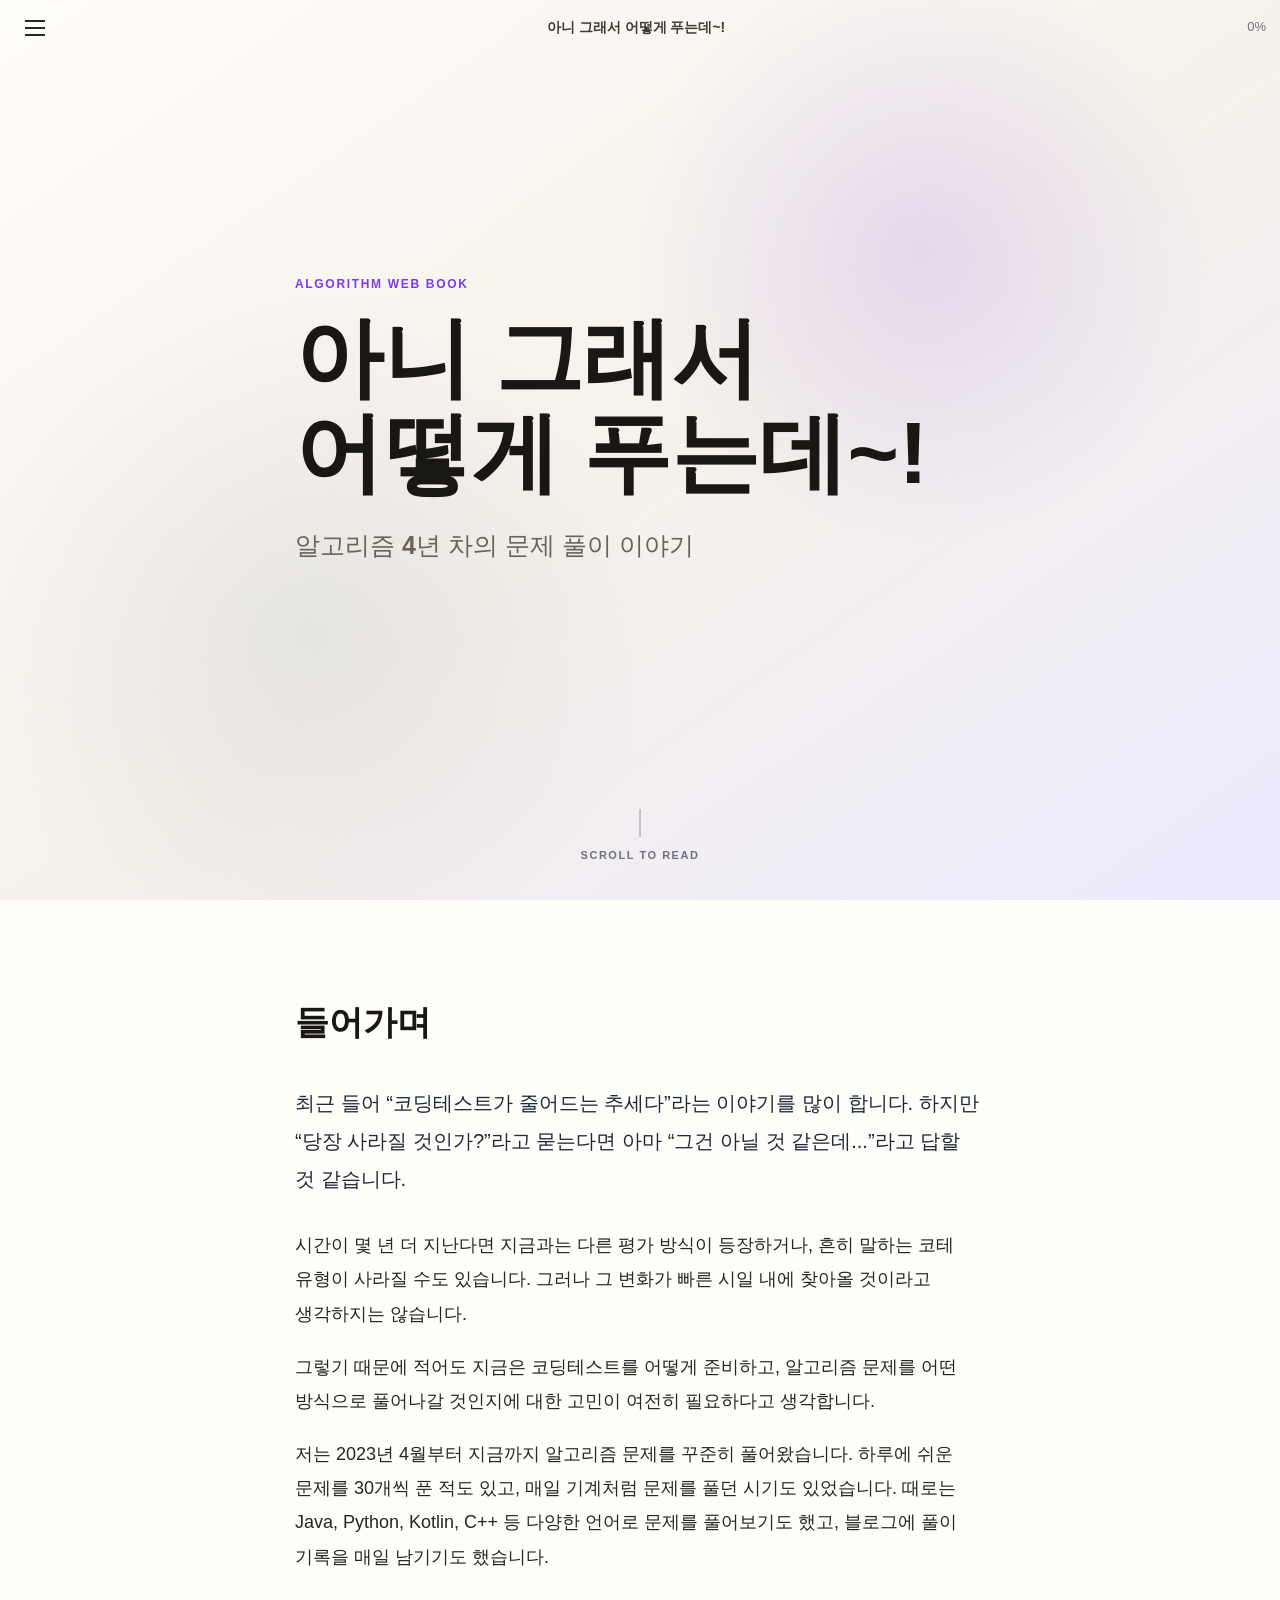
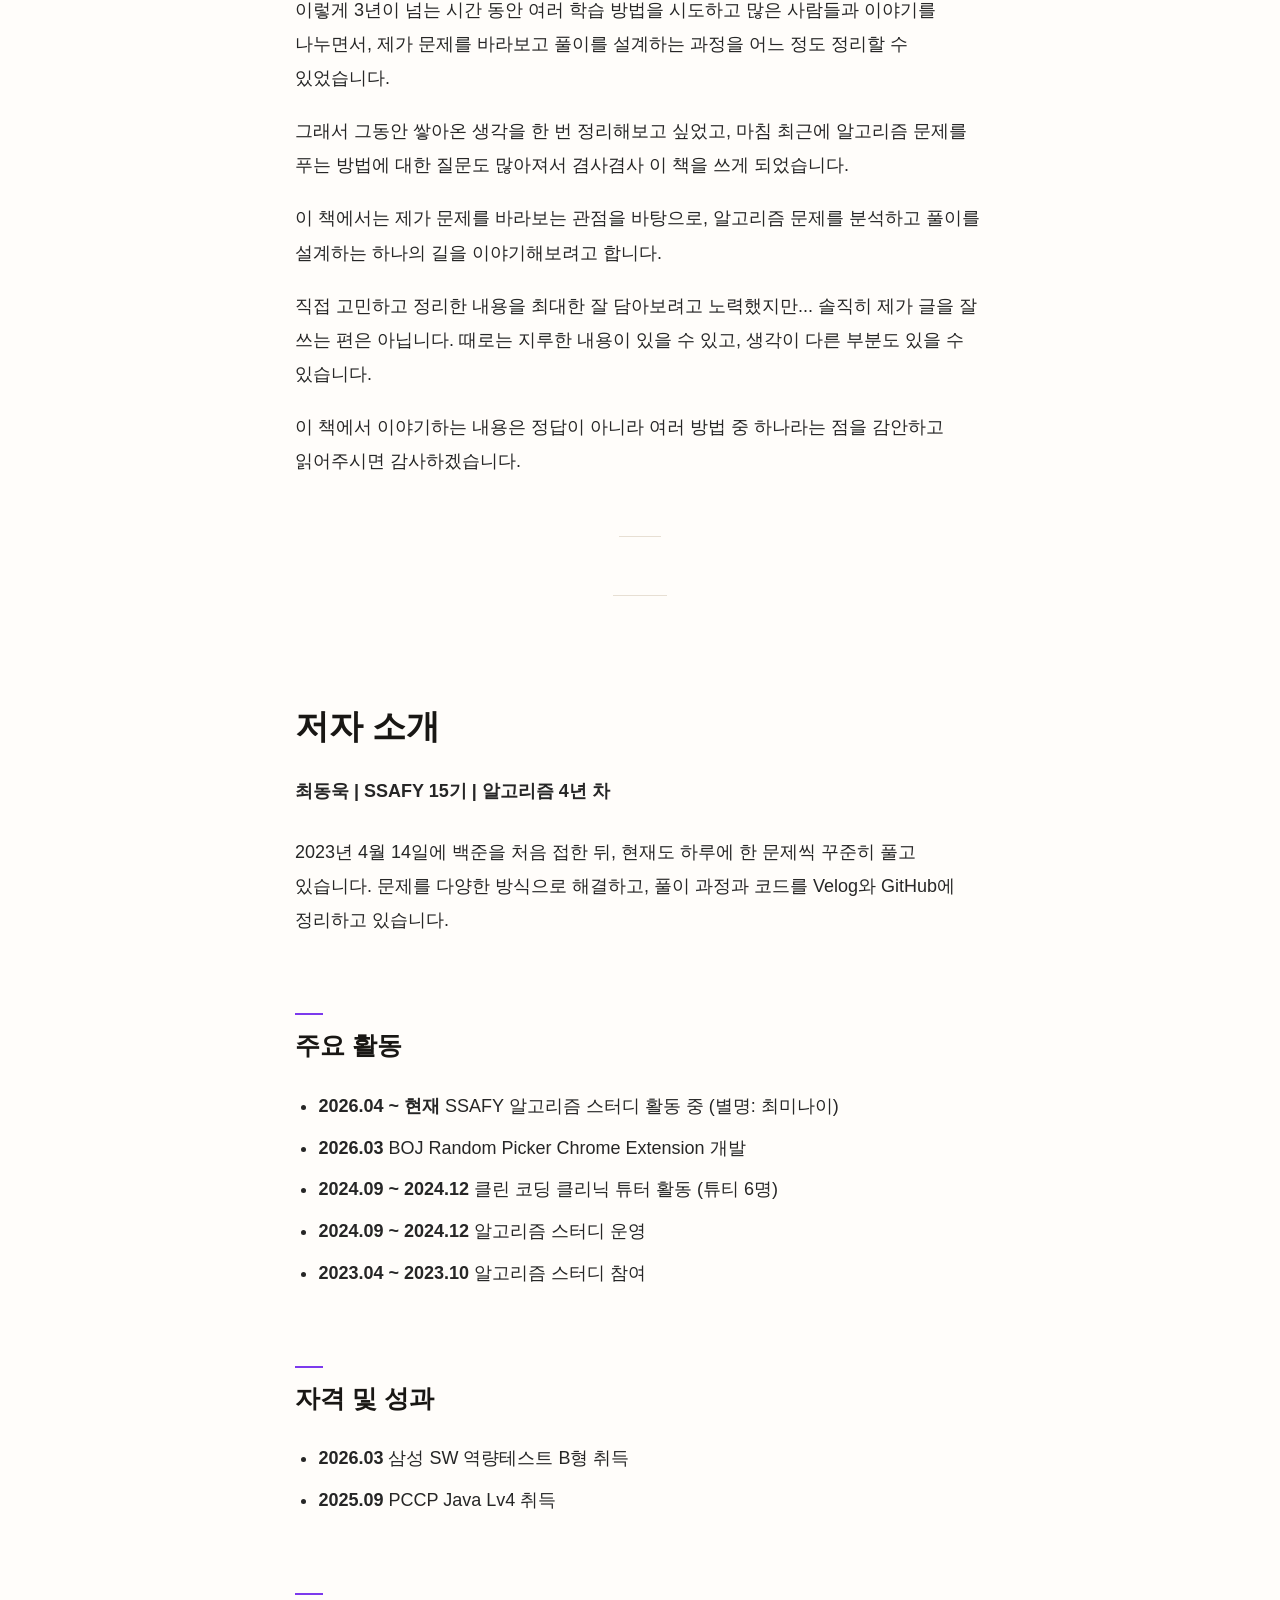
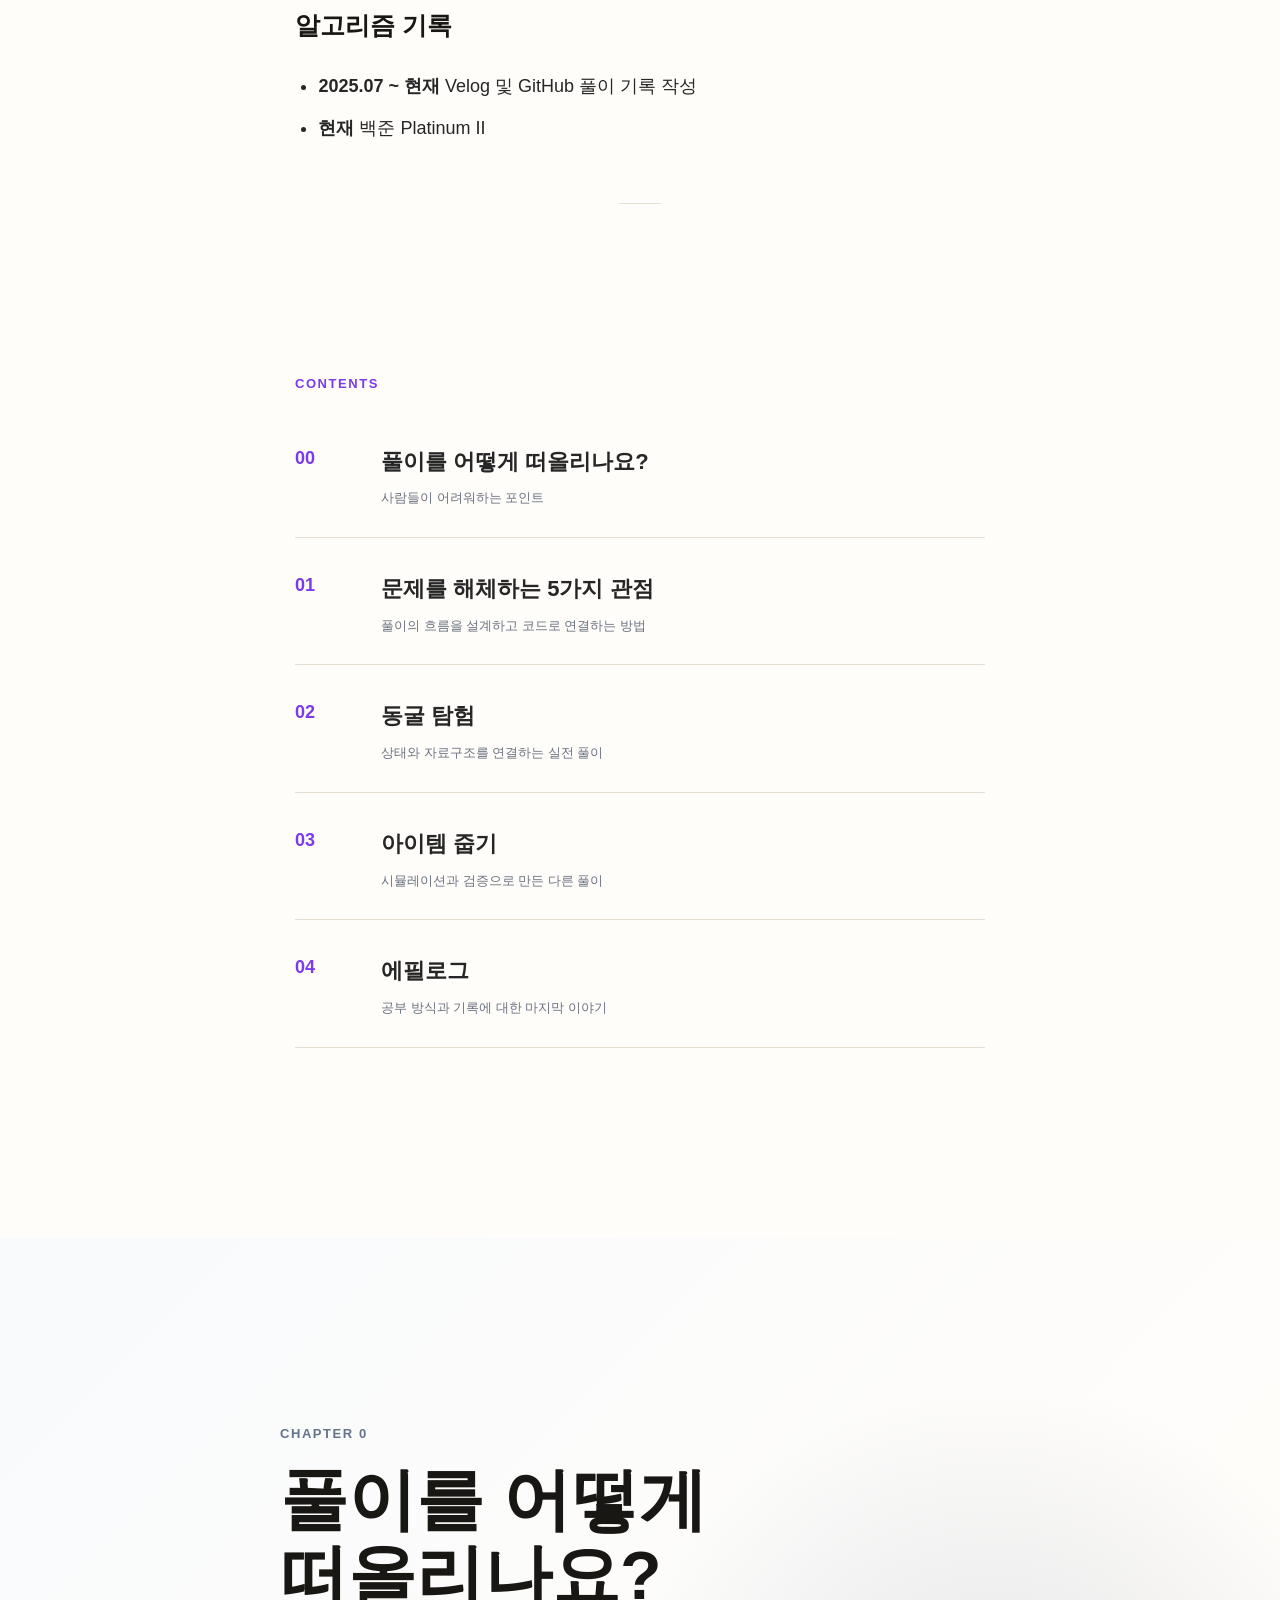
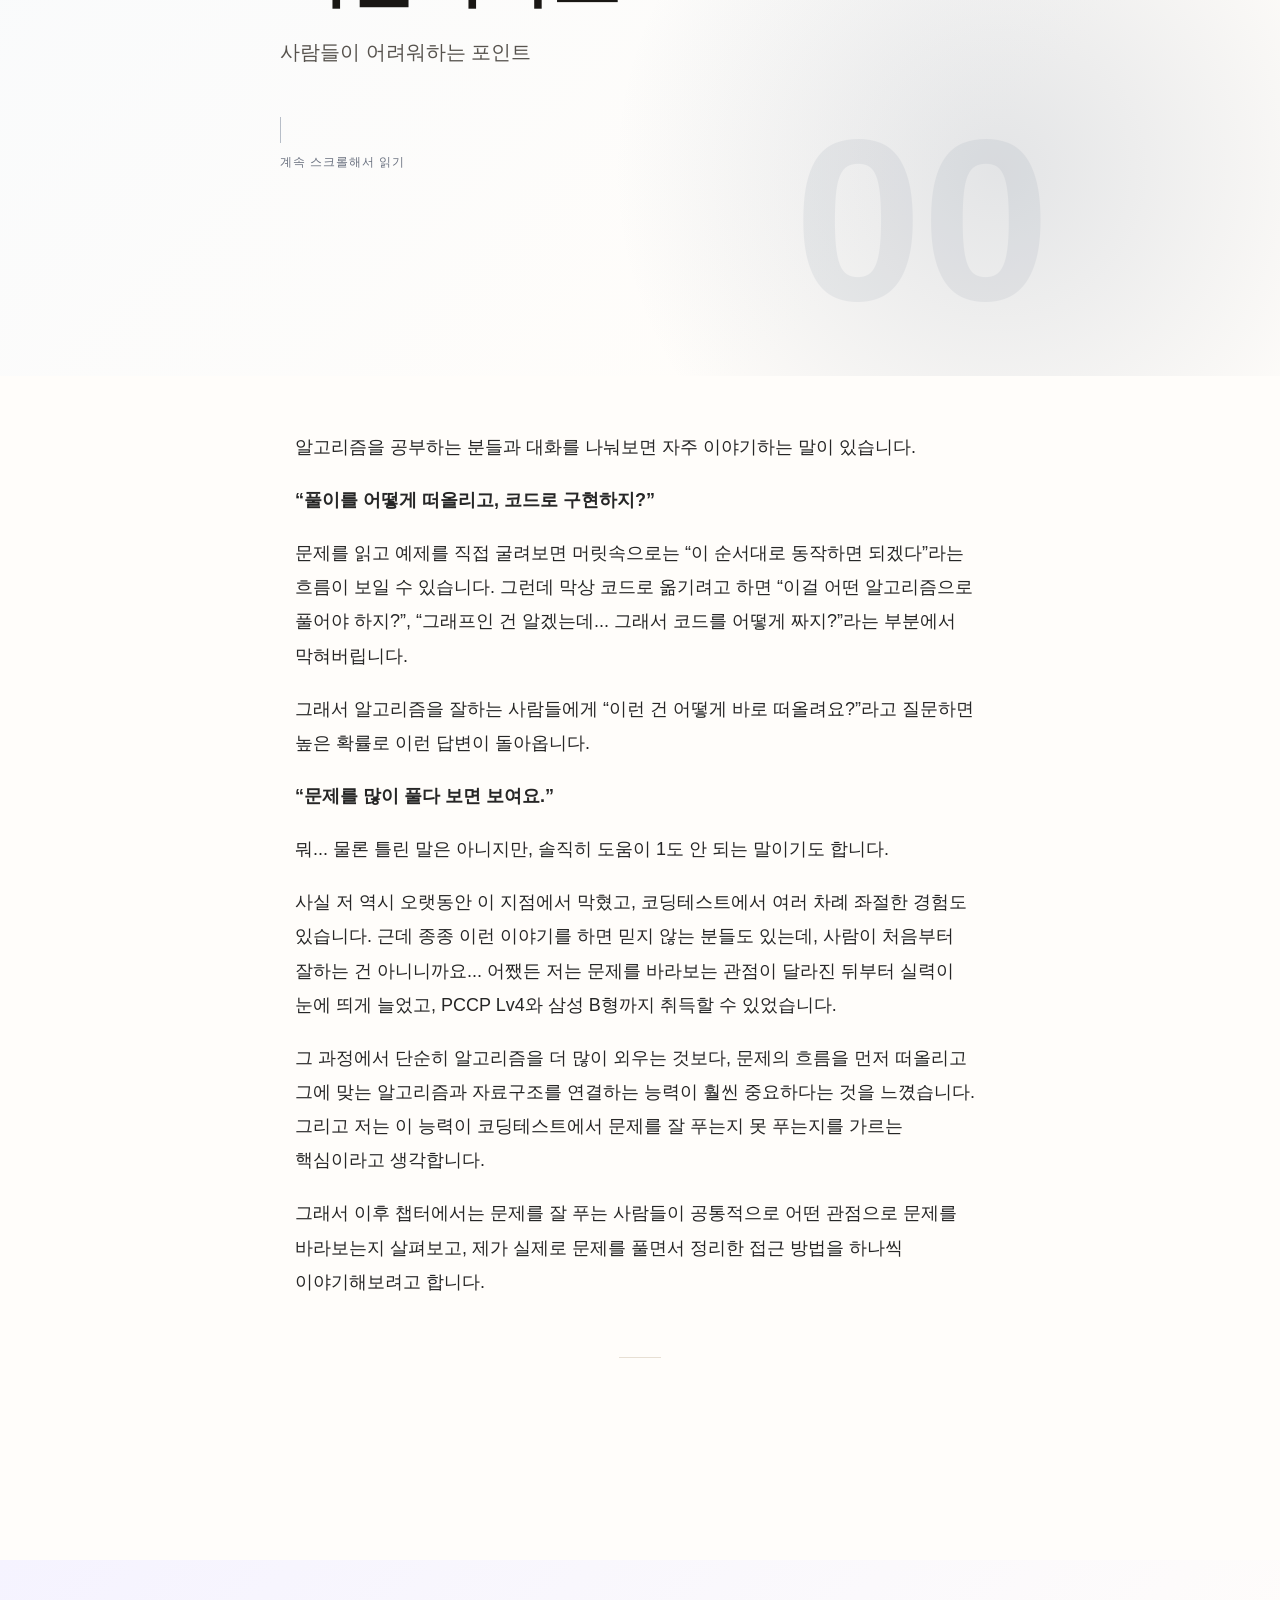
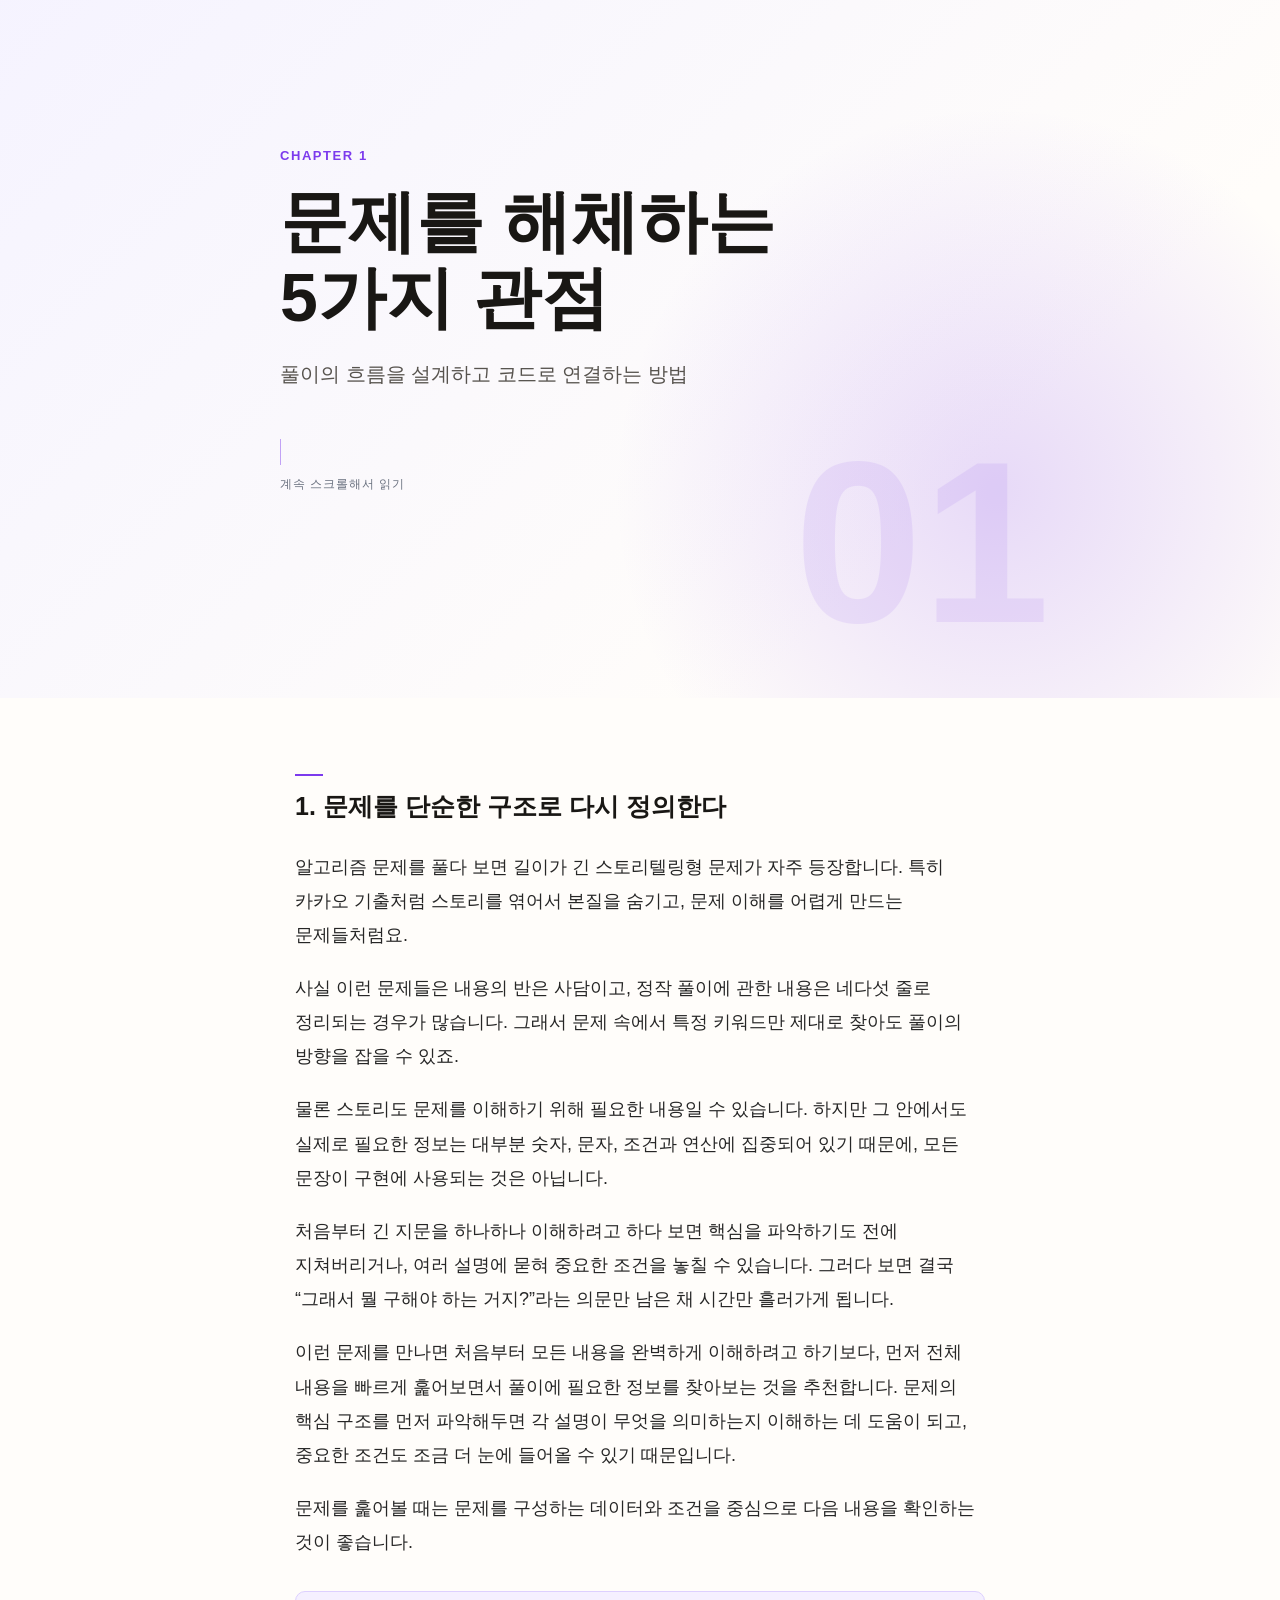
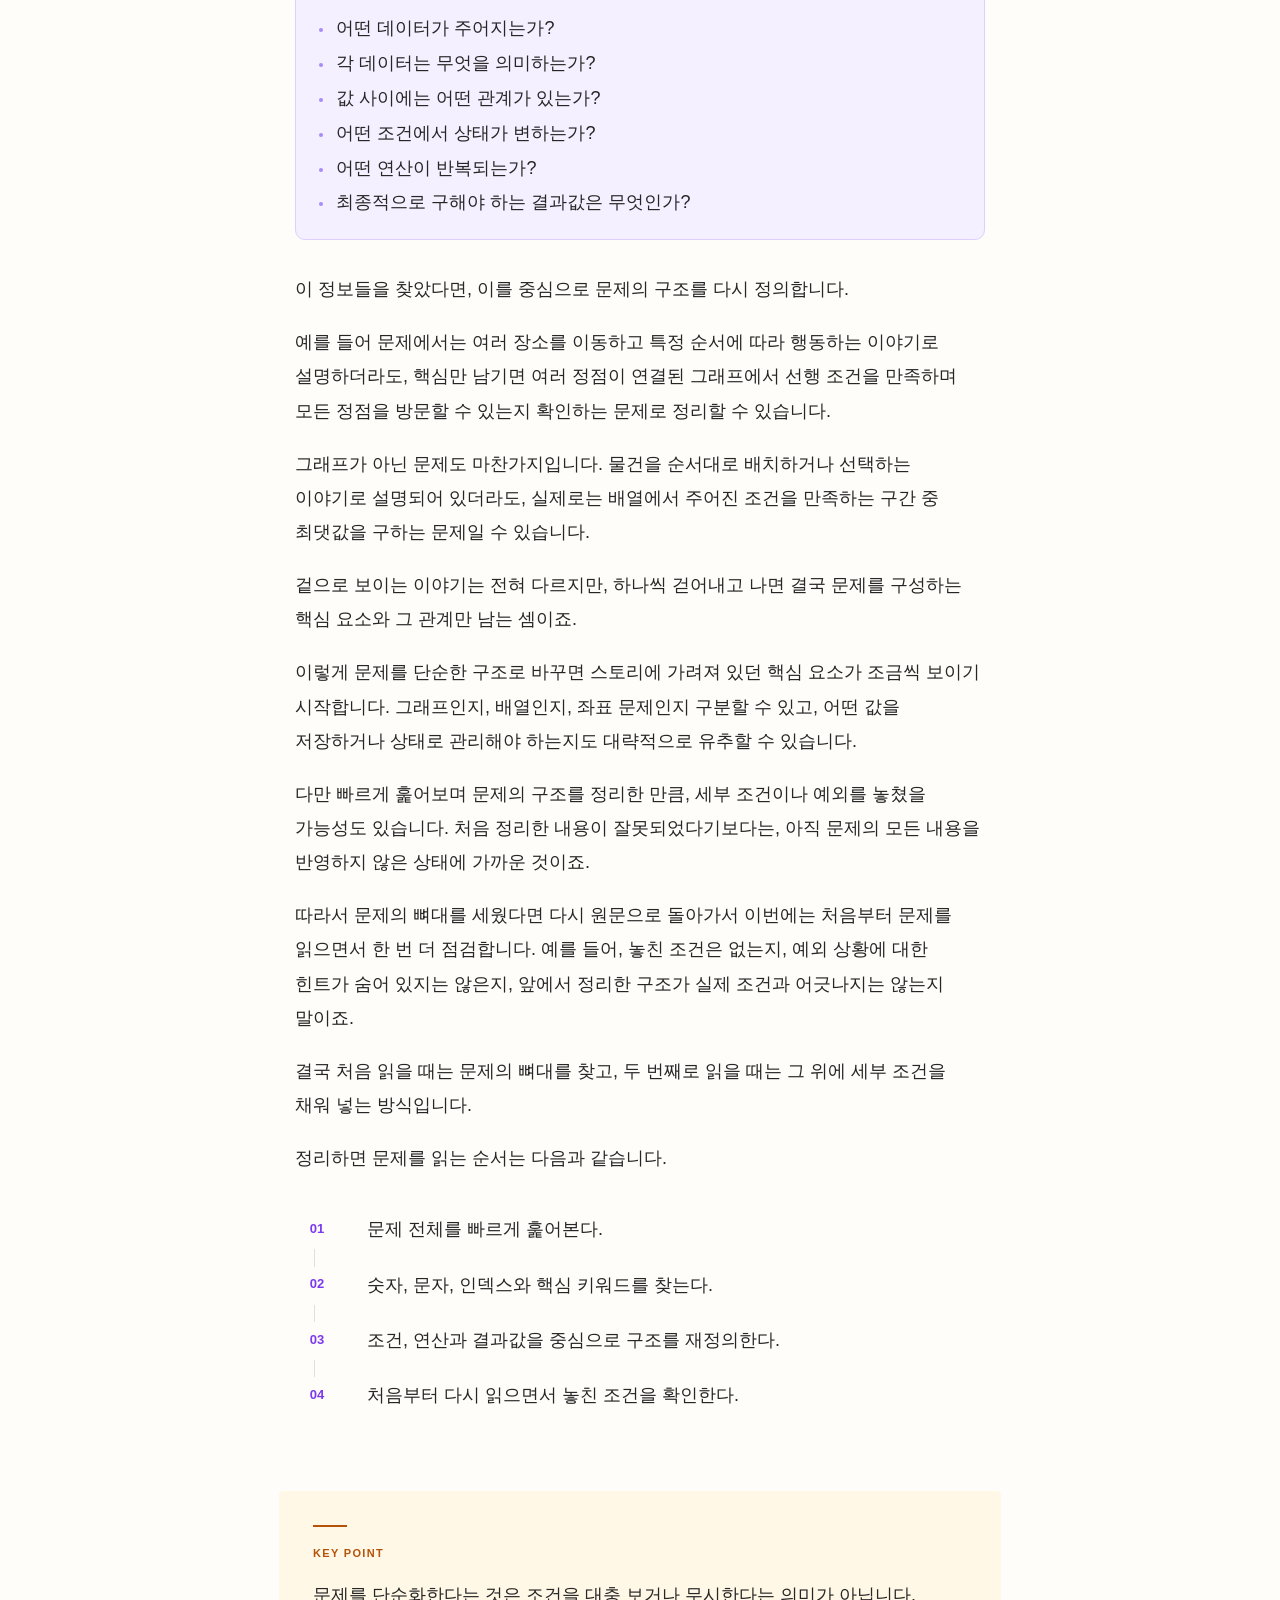
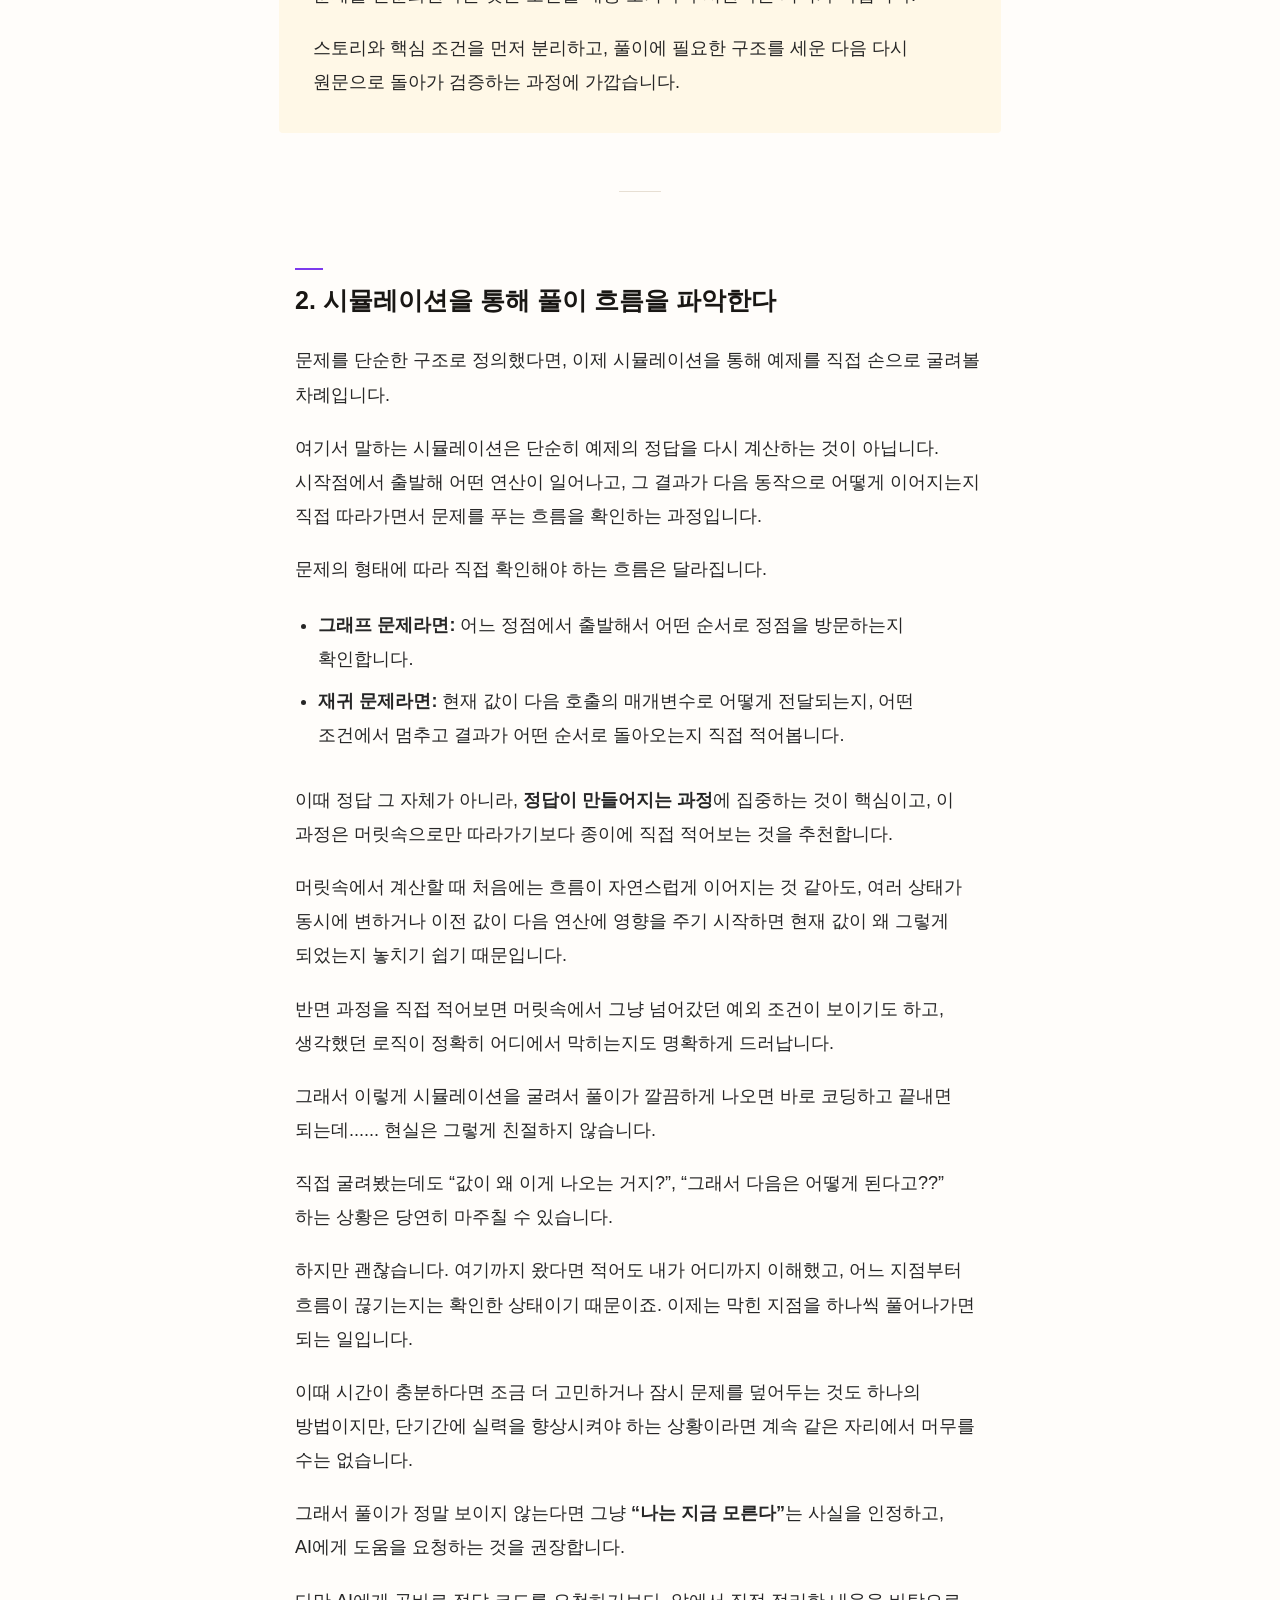
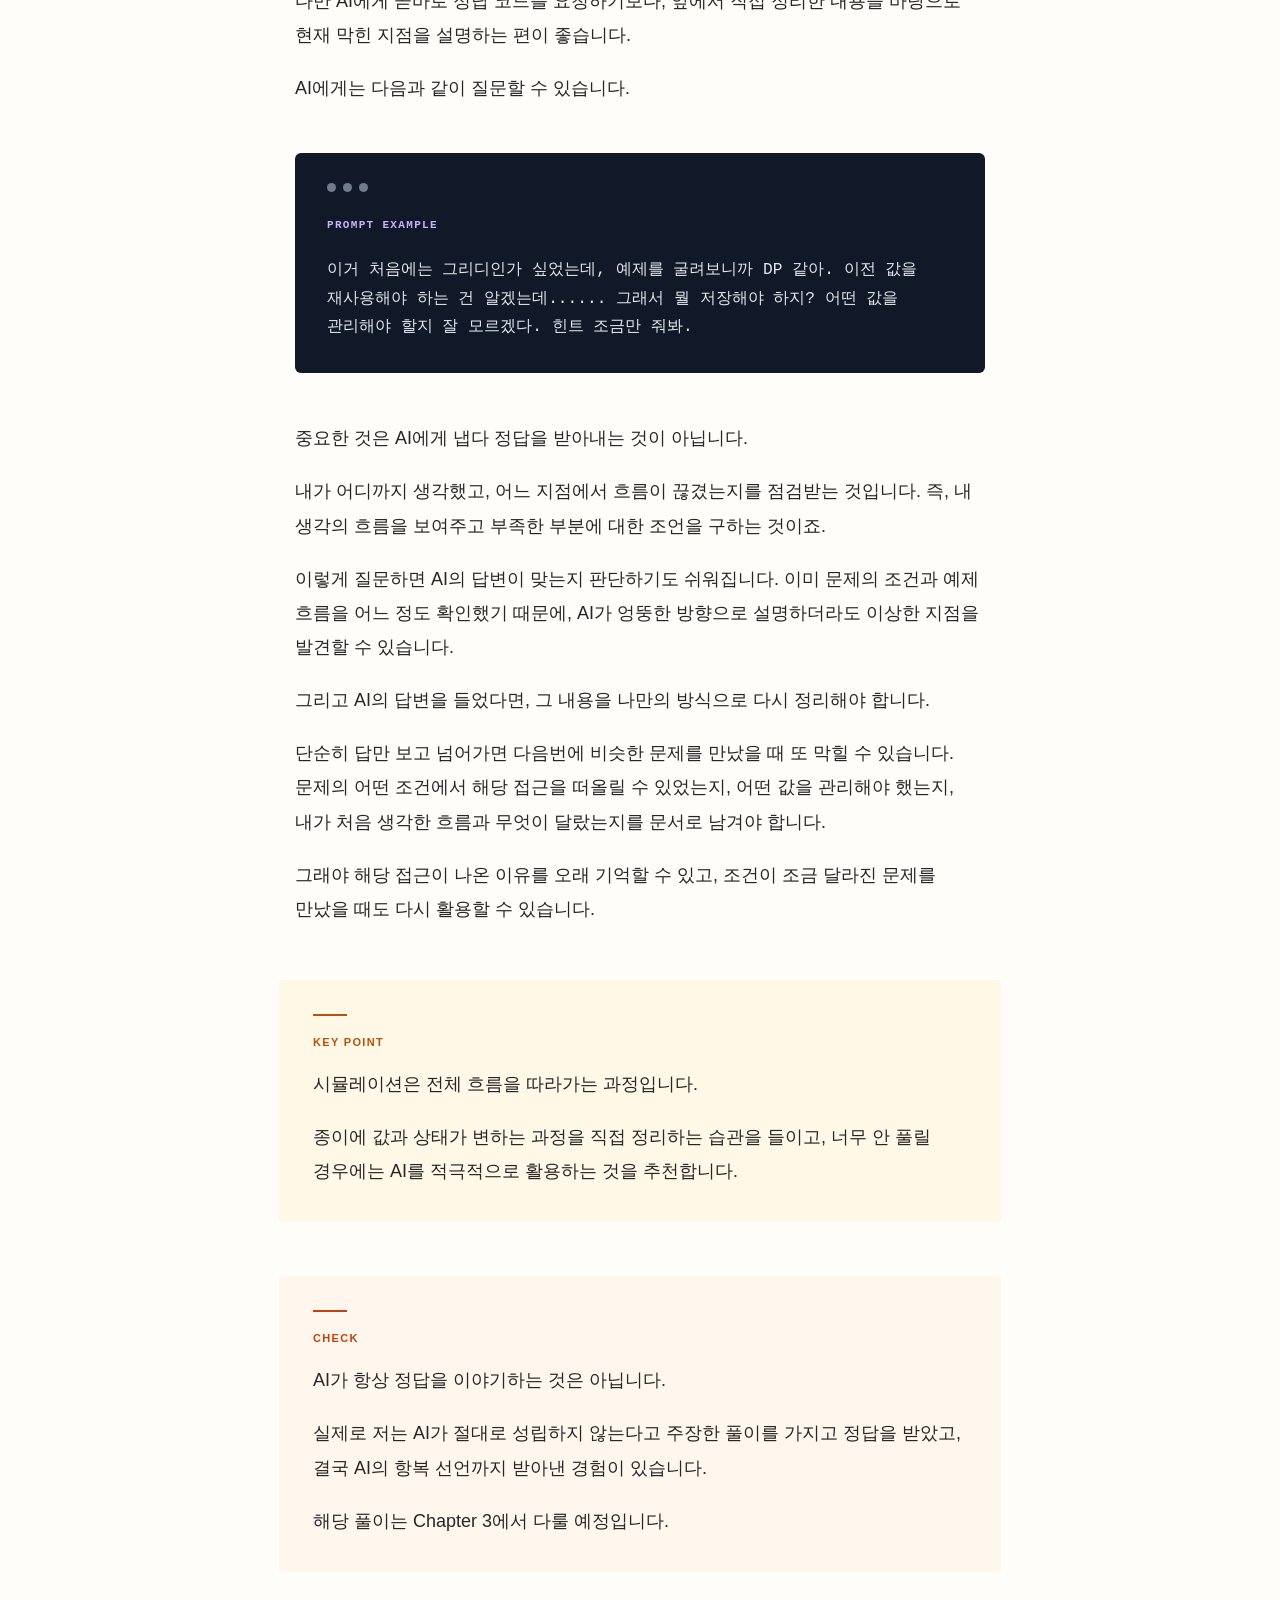
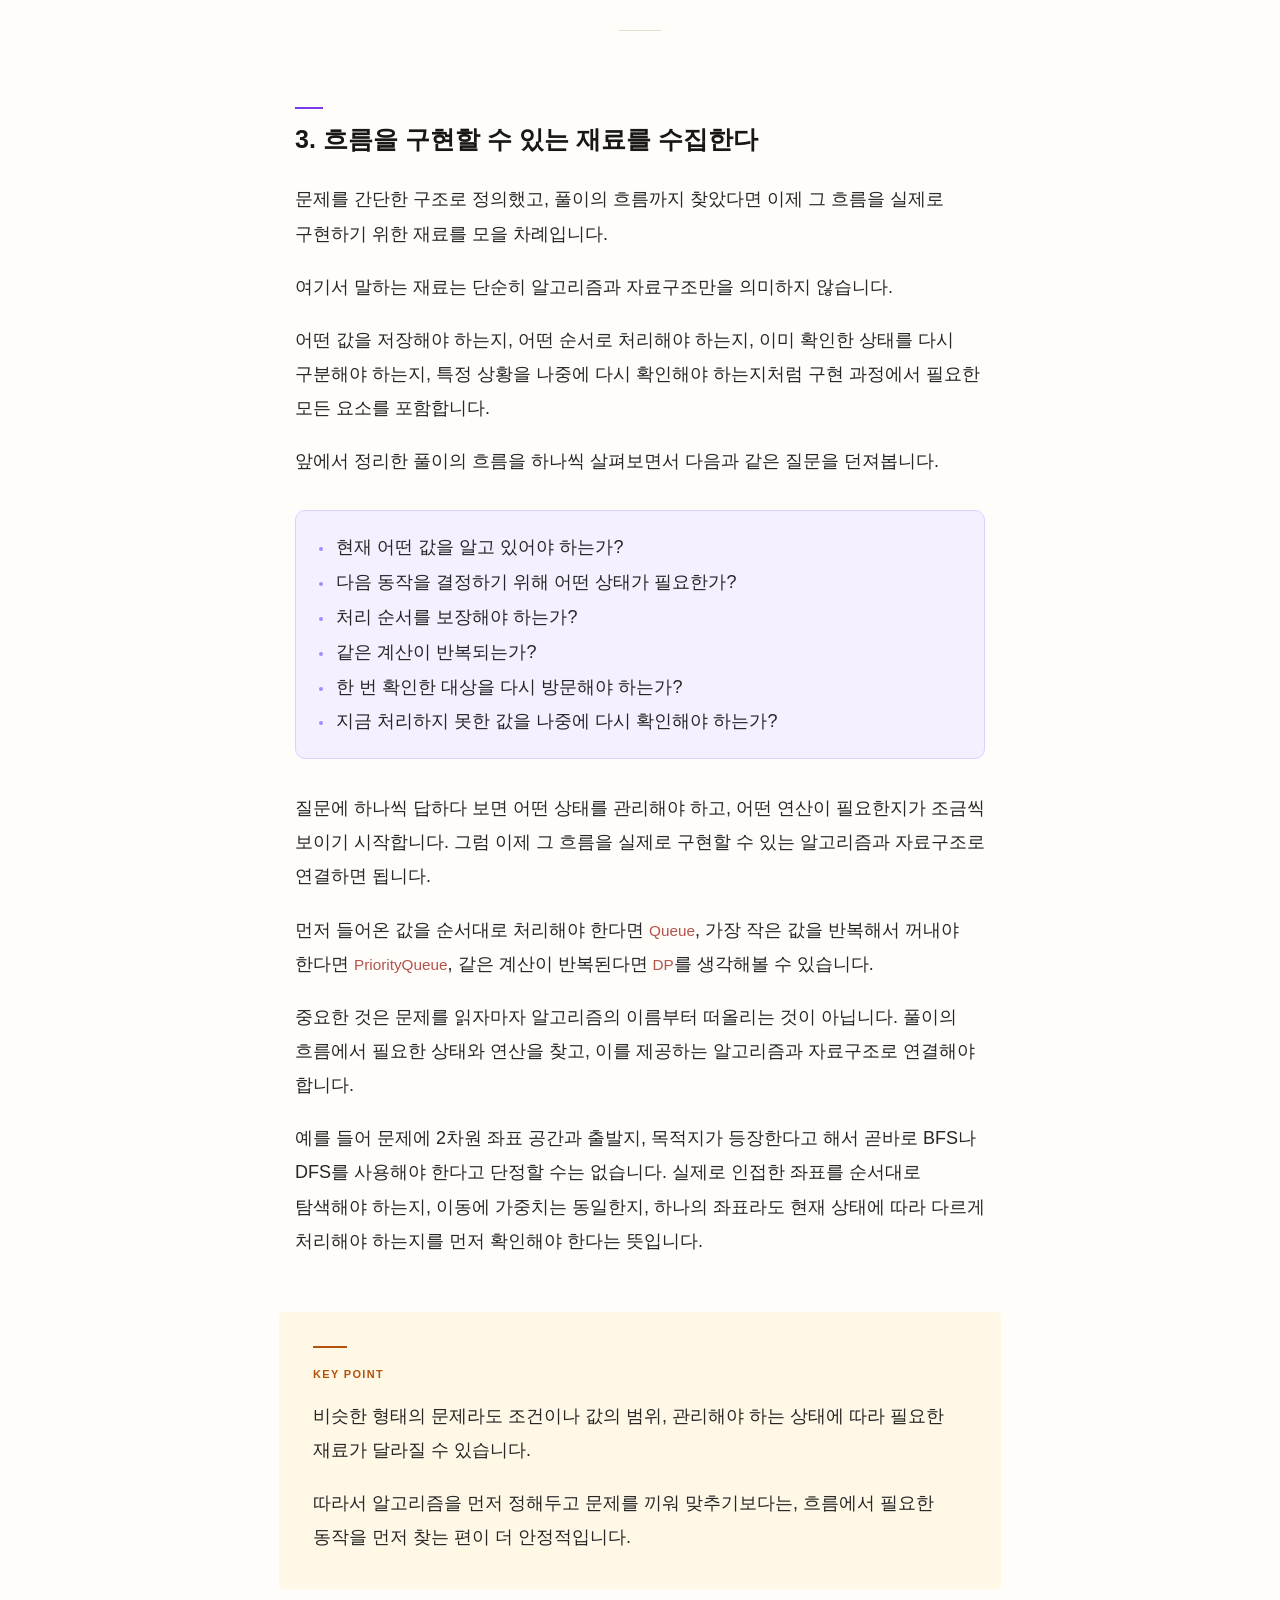
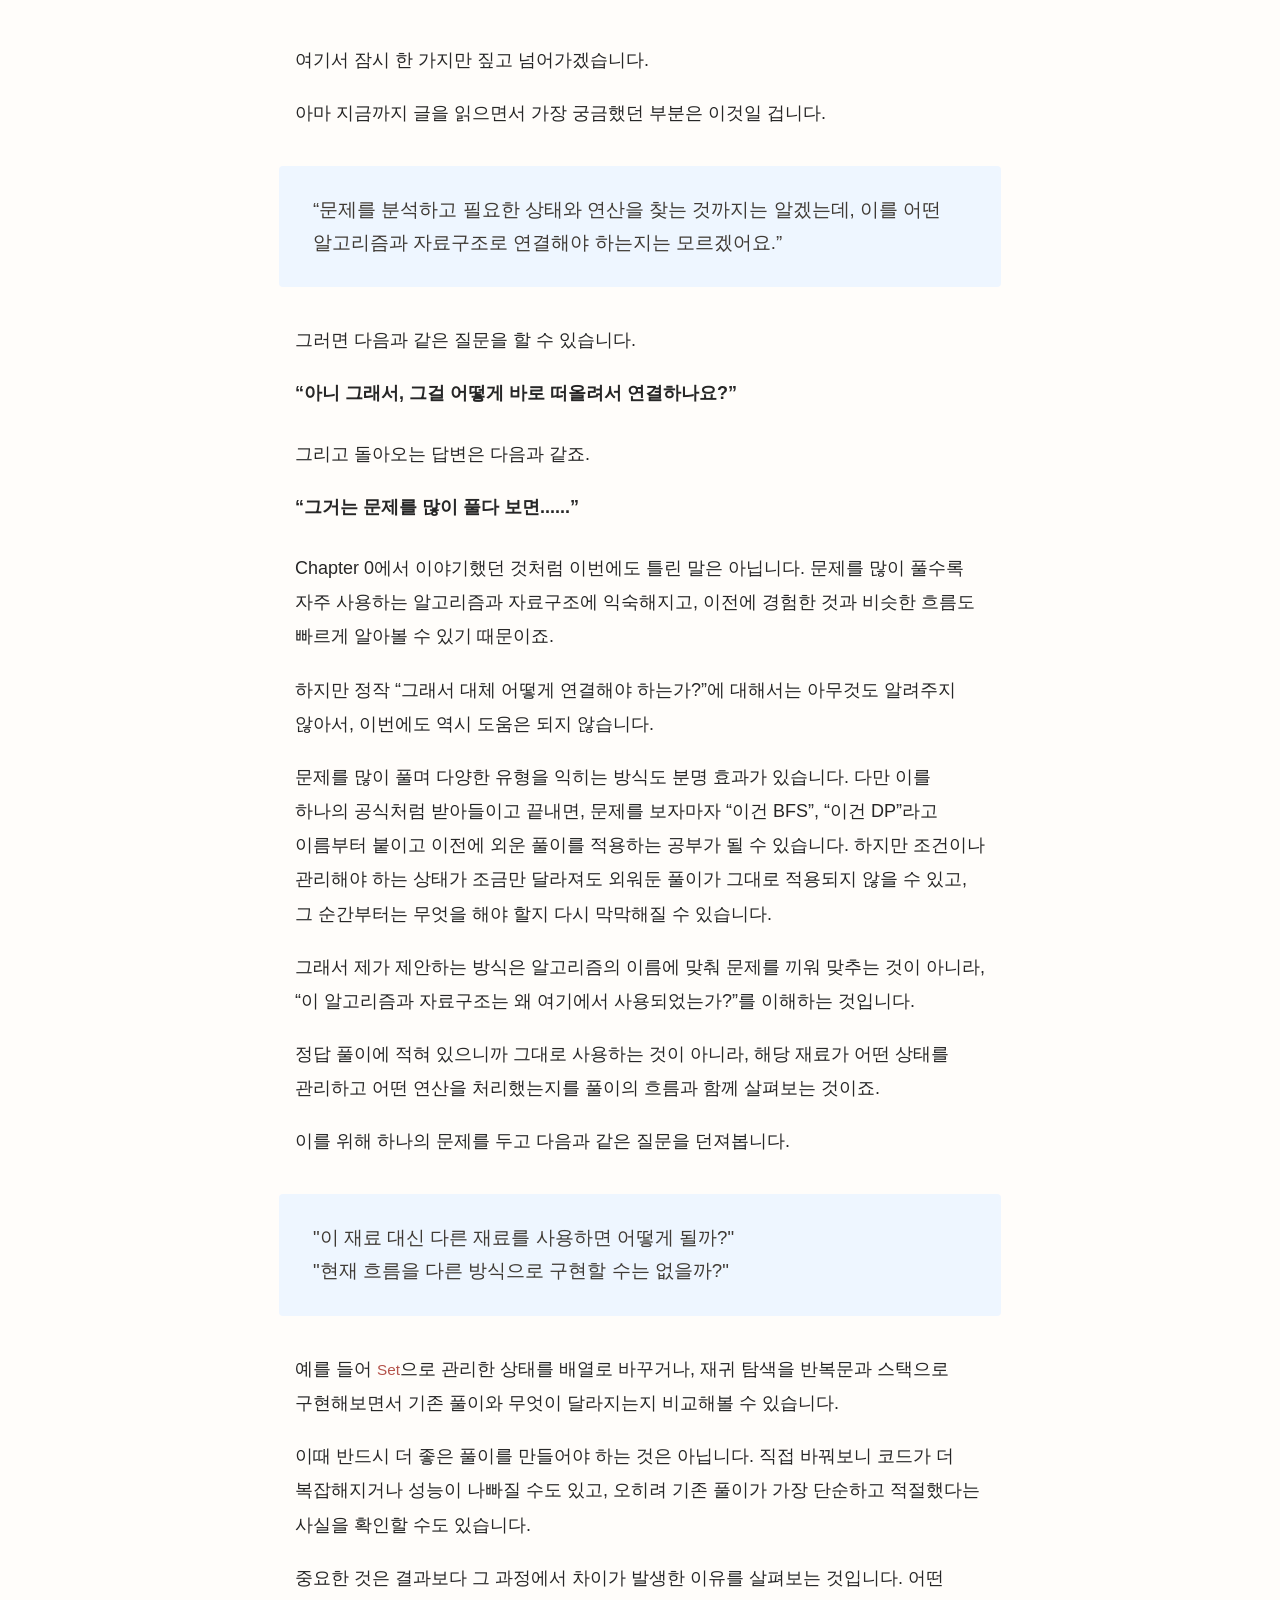
==== index.html @ 974245eb "docs : 웹북 최종본 2026.07.31 발행" ====
<!doctype html>
<html lang="ko">
<head>
  <meta charset="utf-8" />
  <meta name="viewport" content="width=device-width, initial-scale=1" />
  <meta name="color-scheme" content="light" />
  <meta name="webbook-content-version" content="7a4c3ff83e70" />
  <title>아니 그래서 어떻게 푸는데~!</title>
  <link rel="stylesheet" href="./assets/css/webbook.css?v=reading-position-2" />
</head>
<body>
  <header class="reader-header" data-reader-header>
    <button class="toc-button" type="button" aria-label="목차 열기" aria-controls="toc-drawer" aria-expanded="false">
      <span aria-hidden="true"></span>
      <span aria-hidden="true"></span>
      <span aria-hidden="true"></span>
    </button>
    <div class="reader-title" data-current-title>아니 그래서 어떻게 푸는데~!</div>
    <div class="reader-progress" aria-label="읽은 진행률"><span data-progress-text>0%</span></div>
  </header>

  <aside class="toc-drawer" id="toc-drawer" aria-hidden="true">
    <div class="toc-drawer__header">
      <strong>목차</strong>
      <button class="toc-drawer__close" type="button" aria-label="목차 닫기">닫기</button>
    </div>
    <nav class="toc-list" aria-label="웹북 목차">
<a class="toc-list__chapter" href="#intro">들어가며</a>
<a class="toc-list__chapter" href="#author-profile">저자 소개</a>
<a class="toc-list__chapter" href="#contents">목차</a>
<a class="toc-list__chapter" href="#chapter-0">CHAPTER 0 풀이를 어떻게 떠올리나요?</a>
<a class="toc-list__chapter" href="#chapter-1">CHAPTER 1 문제를 해체하는 5가지 관점</a>
<a class="toc-list__section" href="#chapter-1-section-1">문제를 단순한 구조로 다시 정의한다</a>
<a class="toc-list__section" href="#chapter-1-section-2">시뮬레이션을 통해 풀이 흐름을 파악한다</a>
<a class="toc-list__section" href="#chapter-1-section-3">흐름을 구현할 수 있는 재료를 수집한다</a>
<a class="toc-list__section" href="#chapter-1-section-4">시간 복잡도와 공간 복잡도를 계산한다</a>
<a class="toc-list__section" href="#chapter-1-section-5">정리한 흐름을 코드로 구현한다</a>
<a class="toc-list__section" href="#chapter-1-section-6">정리</a>
<a class="toc-list__chapter" href="#chapter-2">CHAPTER 2 동굴 탐험</a>
<a class="toc-list__section" href="#chapter-2-section-1">키워드로 문제의 구조를 파악한다</a>
<a class="toc-list__section" href="#chapter-2-section-2">예제를 사용해 조건을 이해한다</a>
<a class="toc-list__section" href="#chapter-2-section-3">풀이에 필요한 상태를 구분한다</a>
<a class="toc-list__section" href="#chapter-2-section-4">상태에 맞는 자료구조를 선택한다</a>
<a class="toc-list__section" href="#chapter-2-section-5">설계한 내용을 코드로 옮긴다</a>
<a class="toc-list__chapter" href="#chapter-3">CHAPTER 3 아이템 줍기</a>
<a class="toc-list__section" href="#chapter-3-section-1">문제 해석</a>
<a class="toc-list__section" href="#chapter-3-section-2">풀이 아이디어</a>
<a class="toc-list__section" href="#chapter-3-section-3">이동 규칙 설계</a>
<a class="toc-list__section" href="#chapter-3-section-4">풀이 검증</a>
<a class="toc-list__section" href="#chapter-3-detail-1">테두리의 시작점은 어떻게 찾는가?</a>
<a class="toc-list__section" href="#chapter-3-detail-2">다각형의 안쪽으로 들어가지는 않는가?</a>
<a class="toc-list__section" href="#chapter-3-detail-3">전체 경계를 모두 돌 수 있는가?</a>
<a class="toc-list__section" href="#chapter-3-section-5">오류 발견과 개선</a>
<a class="toc-list__section" href="#chapter-3-detail-4">배열을 2배로 확장해도 괜찮을까?</a>
<a class="toc-list__chapter" href="#epilogue">에필로그</a>
    </nav>
  </aside>

  <div class="toc-backdrop" data-toc-backdrop></div>

  <main class="reader">
    <div class="reader-content">
      
<section class="book-cover" id="cover" data-reader-section data-reader-title="아니 그래서 어떻게 푸는데~!">
  <div class="book-cover__art">
    <picture>
      <source media="(max-width: 820px)" srcset="./assets/images/book-cover-mobile.webp" />
      <source media="(max-width: 1180px)" srcset="./assets/images/book-cover-tablet.webp" />
      <img src="./assets/images/book-cover.webp" alt="" aria-hidden="true" />
    </picture>
  </div>
  <div class="book-cover__content">
    <p class="book-cover__eyebrow">ALGORITHM WEB BOOK</p>
    <h1>아니 그래서<br />어떻게 푸는데~!</h1>
    <p class="book-cover__subtitle">알고리즘 4년 차의 문제 풀이 이야기</p>
  </div>
  <a class="scroll-cue" href="#intro"><span aria-hidden="true"></span>SCROLL TO READ</a>
</section>
<section class="intro" id="intro" data-reader-section data-reader-title="들어가며"><h2>들어가며</h2>
<p class="lead-paragraph">최근 들어 “코딩테스트가 줄어드는 추세다”라는 이야기를 많이 합니다. 하지만 “당장 사라질 것인가?”라고 묻는다면 아마 “그건 아닐 것 같은데…”라고 답할 것 같습니다.</p>
<p>시간이 몇 년 더 지난다면 지금과는 다른 평가 방식이 등장하거나, 흔히 말하는 코테 유형이 사라질 수도 있습니다. 그러나 그 변화가 빠른 시일 내에 찾아올 것이라고 생각하지는 않습니다.</p>
<p>그렇기 때문에 적어도 지금은 코딩테스트를 어떻게 준비하고, 알고리즘 문제를 어떤 방식으로 풀어나갈 것인지에 대한 고민이 여전히 필요하다고 생각합니다.</p>
<p>저는 2023년 4월부터 지금까지 알고리즘 문제를 꾸준히 풀어왔습니다. 하루에 쉬운 문제를 30개씩 푼 적도 있고, 매일 기계처럼 문제를 풀던 시기도 있었습니다. 때로는 Java, Python, Kotlin, C++ 등 다양한 언어로 문제를 풀어보기도 했고, 블로그에 풀이 기록을 매일 남기기도 했습니다.</p>
<p>이렇게 3년이 넘는 시간 동안 여러 학습 방법을 시도하고 많은 사람들과 이야기를 나누면서, 제가 문제를 바라보고 풀이를 설계하는 과정을 어느 정도 정리할 수 있었습니다.</p>
<p>그래서 그동안 쌓아온 생각을 한 번 정리해보고 싶었고, 마침 최근에 알고리즘 문제를 푸는 방법에 대한 질문도 많아져서 겸사겸사 이 책을 쓰게 되었습니다.</p>
<p>이 책에서는 제가 문제를 바라보는 관점을 바탕으로, 알고리즘 문제를 분석하고 풀이를 설계하는 하나의 길을 이야기해보려고 합니다.</p>
<p>직접 고민하고 정리한 내용을 최대한 잘 담아보려고 노력했지만… 솔직히 제가 글을 잘 쓰는 편은 아닙니다. 때로는 지루한 내용이 있을 수 있고, 생각이 다른 부분도 있을 수 있습니다.</p>
<p>이 책에서 이야기하는 내용은 정답이 아니라 여러 방법 중 하나라는 점을 감안하고 읽어주시면 감사하겠습니다.</p>
<hr>
</section>

<section class="author-profile" id="author-profile" data-reader-section data-reader-title="저자 소개">
  <h2>저자 소개</h2>

  <div class="author-profile__intro">
    <p><strong>최동욱 | SSAFY 15기 | 알고리즘 4년 차</strong></p>
    <p>2023년 4월 14일에 백준을 처음 접한 뒤, 현재도 하루에 한 문제씩 꾸준히 풀고 있습니다. 문제를 다양한 방식으로 해결하고, 풀이 과정과 코드를 Velog와 GitHub에 정리하고 있습니다.</p>
  </div>

  <section class="author-profile__section">
    <h3>주요 활동</h3>
    <ul>
      <li><strong>2026.04 ~ 현재</strong> SSAFY 알고리즘 스터디 활동 중 <span>(별명: 최미나이)</span></li>
      <li><strong>2026.03</strong> BOJ Random Picker Chrome Extension 개발</li>
      <li><strong>2024.09 ~ 2024.12</strong> 클린 코딩 클리닉 튜터 활동 <span>(튜티 6명)</span></li>
      <li><strong>2024.09 ~ 2024.12</strong> 알고리즘 스터디 운영</li>
      <li><strong>2023.04 ~ 2023.10</strong> 알고리즘 스터디 참여</li>
    </ul>
  </section>

  <section class="author-profile__section">
    <h3>자격 및 성과</h3>
    <ul>
      <li><strong>2026.03</strong> 삼성 SW 역량테스트 B형 취득</li>
      <li><strong>2025.09</strong> PCCP Java Lv4 취득</li>
    </ul>
  </section>

  <section class="author-profile__section">
    <h3>알고리즘 기록</h3>
    <ul>
      <li><strong>2025.07 ~ 현재</strong> Velog 및 GitHub 풀이 기록 작성</li>
      <li><strong>현재</strong> 백준 Platinum II</li>
    </ul>
  </section>

  <hr>
</section>

<section class="book-toc" id="contents" data-reader-section data-reader-title="목차">
  <p class="book-toc__label">CONTENTS</p>
  
  <a href="#chapter-0" class="book-toc__item">
    <span class="book-toc__number">00</span>
    <div>
      <strong>풀이를 어떻게 떠올리나요?</strong>
      <small>사람들이 어려워하는 포인트</small>
    </div>
  </a>
  <a href="#chapter-1" class="book-toc__item">
    <span class="book-toc__number">01</span>
    <div>
      <strong>문제를 해체하는 5가지 관점</strong>
      <small>풀이의 흐름을 설계하고 코드로 연결하는 방법</small>
    </div>
  </a>
  <a href="#chapter-2" class="book-toc__item">
    <span class="book-toc__number">02</span>
    <div>
      <strong>동굴 탐험</strong>
      <small>상태와 자료구조를 연결하는 실전 풀이</small>
    </div>
  </a>
  <a href="#chapter-3" class="book-toc__item">
    <span class="book-toc__number">03</span>
    <div>
      <strong>아이템 줍기</strong>
      <small>시뮬레이션과 검증으로 만든 다른 풀이</small>
    </div>
  </a>
  <a href="#epilogue" class="book-toc__item">
    <span class="book-toc__number">04</span>
    <div>
      <strong>에필로그</strong>
      <small>공부 방식과 기록에 대한 마지막 이야기</small>
    </div>
  </a>
</section>
<section class="chapter" id="chapter-0" data-theme="slate" data-reader-section data-reader-title="풀이를 어떻게 떠올리나요?">

  <div class="chapter-cover">
    <span class="chapter-cover__number">00</span>
    <p class="chapter-cover__label">CHAPTER 0</p>
    <h2>풀이를 어떻게 떠올리나요?</h2>
    <p class="chapter-cover__subtitle">사람들이 어려워하는 포인트</p>
    <p class="chapter-cover__cue">계속 스크롤해서 읽기</p>
  </div>
  <div class="chapter-body">
<p>알고리즘을 공부하는 분들과 대화를 나눠보면 자주 이야기하는 말이 있습니다.</p>
<p><strong>“풀이를 어떻게 떠올리고, 코드로 구현하지?”</strong></p>
<p>문제를 읽고 예제를 직접 굴려보면 머릿속으로는 “이 순서대로 동작하면 되겠다”라는 흐름이 보일 수 있습니다. 그런데 막상 코드로 옮기려고 하면 “이걸 어떤 알고리즘으로 풀어야 하지?”, “그래프인 건 알겠는데… 그래서 코드를 어떻게 짜지?”라는 부분에서 막혀버립니다.</p>
<p>그래서 알고리즘을 잘하는 사람들에게 “이런 건 어떻게 바로 떠올려요?”라고 질문하면 높은 확률로 이런 답변이 돌아옵니다.</p>
<p><strong>“문제를 많이 풀다 보면 보여요.”</strong></p>
<p>뭐… 물론 틀린 말은 아니지만, 솔직히 도움이 1도 안 되는 말이기도 합니다.</p>
<p>사실 저 역시 오랫동안 이 지점에서 막혔고, 코딩테스트에서 여러 차례 좌절한 경험도 있습니다. 근데 종종 이런 이야기를 하면 믿지 않는 분들도 있는데, 사람이 처음부터 잘하는 건 아니니까요... 어쨌든 저는 문제를 바라보는 관점이 달라진 뒤부터 실력이 눈에 띄게 늘었고, PCCP Lv4와 삼성 B형까지 취득할 수 있었습니다.</p>
<p>그 과정에서 단순히 알고리즘을 더 많이 외우는 것보다, 문제의 흐름을 먼저 떠올리고 그에 맞는 알고리즘과 자료구조를 연결하는 능력이 훨씬 중요하다는 것을 느꼈습니다. 그리고 저는 이 능력이 코딩테스트에서 문제를 잘 푸는지 못 푸는지를 가르는 핵심이라고 생각합니다.</p>
<p>그래서 이후 챕터에서는 문제를 잘 푸는 사람들이 공통적으로 어떤 관점으로 문제를 바라보는지 살펴보고, 제가 실제로 문제를 풀면서 정리한 접근 방법을 하나씩 이야기해보려고 합니다.</p>
<hr>
  </div>
</section>
<section class="chapter" id="chapter-1" data-theme="violet" data-reader-section data-reader-title="문제를 해체하는 5가지 관점">

  <div class="chapter-cover">
    <span class="chapter-cover__number">01</span>
    <p class="chapter-cover__label">CHAPTER 1</p>
    <h2>문제를 해체하는 5가지 관점</h2>
    <p class="chapter-cover__subtitle">풀이의 흐름을 설계하고 코드로 연결하는 방법</p>
    <p class="chapter-cover__cue">계속 스크롤해서 읽기</p>
  </div>
  <div class="chapter-body">
<h3 id="chapter-1-section-1" data-reader-section data-reader-title="문제를 단순한 구조로 다시 정의한다">1. 문제를 단순한 구조로 다시 정의한다</h3>
<p>알고리즘 문제를 풀다 보면 길이가 긴 스토리텔링형 문제가 자주 등장합니다. 특히 카카오 기출처럼 스토리를 엮어서 본질을 숨기고, 문제 이해를 어렵게 만드는 문제들처럼요.</p>
<p>사실 이런 문제들은 내용의 반은 사담이고, 정작 풀이에 관한 내용은 네다섯 줄로 정리되는 경우가 많습니다. 그래서 문제 속에서 특정 키워드만 제대로 찾아도 풀이의 방향을 잡을 수 있죠.</p>
<p>물론 스토리도 문제를 이해하기 위해 필요한 내용일 수 있습니다. 하지만 그 안에서도 실제로 필요한 정보는 대부분 숫자, 문자, 조건과 연산에 집중되어 있기 때문에, 모든 문장이 구현에 사용되는 것은 아닙니다.</p>
<p>처음부터 긴 지문을 하나하나 이해하려고 하다 보면 핵심을 파악하기도 전에 지쳐버리거나, 여러 설명에 묻혀 중요한 조건을 놓칠 수 있습니다. 그러다 보면 결국 “그래서 뭘 구해야 하는 거지?”라는 의문만 남은 채 시간만 흘러가게 됩니다.</p>
<p>이런 문제를 만나면 처음부터 모든 내용을 완벽하게 이해하려고 하기보다, 먼저 전체 내용을 빠르게 훑어보면서 풀이에 필요한 정보를 찾아보는 것을 추천합니다. 문제의 핵심 구조를 먼저 파악해두면 각 설명이 무엇을 의미하는지 이해하는 데 도움이 되고, 중요한 조건도 조금 더 눈에 들어올 수 있기 때문입니다.</p>
<p>문제를 훑어볼 때는 문제를 구성하는 데이터와 조건을 중심으로 다음 내용을 확인하는 것이 좋습니다.</p>
<div class="question-card">
  <ul class="question-list">
    <li>어떤 데이터가 주어지는가?</li>
    <li>각 데이터는 무엇을 의미하는가?</li>
    <li>값 사이에는 어떤 관계가 있는가?</li>
    <li>어떤 조건에서 상태가 변하는가?</li>
    <li>어떤 연산이 반복되는가?</li>
    <li>최종적으로 구해야 하는 결과값은 무엇인가?</li>
  </ul>
</div>
<p>이 정보들을 찾았다면, 이를 중심으로 문제의 구조를 다시 정의합니다.</p>
<p>예를 들어 문제에서는 여러 장소를 이동하고 특정 순서에 따라 행동하는 이야기로 설명하더라도, 핵심만 남기면 여러 정점이 연결된 그래프에서 선행 조건을 만족하며 모든 정점을 방문할 수 있는지 확인하는 문제로 정리할 수 있습니다.</p>
<p>그래프가 아닌 문제도 마찬가지입니다. 물건을 순서대로 배치하거나 선택하는 이야기로 설명되어 있더라도, 실제로는 배열에서 주어진 조건을 만족하는 구간 중 최댓값을 구하는 문제일 수 있습니다.</p>
<p>겉으로 보이는 이야기는 전혀 다르지만, 하나씩 걷어내고 나면 결국 문제를 구성하는 핵심 요소와 그 관계만 남는 셈이죠.</p>
<p>이렇게 문제를 단순한 구조로 바꾸면 스토리에 가려져 있던 핵심 요소가 조금씩 보이기 시작합니다. 그래프인지, 배열인지, 좌표 문제인지 구분할 수 있고, 어떤 값을 저장하거나 상태로 관리해야 하는지도 대략적으로 유추할 수 있습니다.</p>
<p>다만 빠르게 훑어보며 문제의 구조를 정리한 만큼, 세부 조건이나 예외를 놓쳤을 가능성도 있습니다. 처음 정리한 내용이 잘못되었다기보다는, 아직 문제의 모든 내용을 반영하지 않은 상태에 가까운 것이죠.</p>
<p>따라서 문제의 뼈대를 세웠다면 다시 원문으로 돌아가서 이번에는 처음부터 문제를 읽으면서 한 번 더 점검합니다. 예를 들어, 놓친 조건은 없는지, 예외 상황에 대한 힌트가 숨어 있지는 않은지, 앞에서 정리한 구조가 실제 조건과 어긋나지는 않는지 말이죠.</p>
<p>결국 처음 읽을 때는 문제의 뼈대를 찾고, 두 번째로 읽을 때는 그 위에 세부 조건을 채워 넣는 방식입니다.</p>
<p>정리하면 문제를 읽는 순서는 다음과 같습니다.</p>
<ol class="process-list">
    <li><span class="process-list__number">01</span><span class="process-list__text">문제 전체를 빠르게 훑어본다.</span></li>
    <li><span class="process-list__number">02</span><span class="process-list__text">숫자, 문자, 인덱스와 핵심 키워드를 찾는다.</span></li>
    <li><span class="process-list__number">03</span><span class="process-list__text">조건, 연산과 결과값을 중심으로 구조를 재정의한다.</span></li>
    <li><span class="process-list__number">04</span><span class="process-list__text">처음부터 다시 읽으면서 놓친 조건을 확인한다.</span></li>
  </ol>
<aside class="editorial-card editorial-card--key"><span class="editorial-card__label">KEY POINT</span><p>문제를 단순화한다는 것은 조건을 대충 보거나 무시한다는 의미가 아닙니다.</p><p>스토리와 핵심 조건을 먼저 분리하고, 풀이에 필요한 구조를 세운 다음 다시 원문으로 돌아가 검증하는 과정에 가깝습니다.</p></aside>
<hr>
<h3 id="chapter-1-section-2" data-reader-section data-reader-title="시뮬레이션을 통해 풀이 흐름을 파악한다">2. 시뮬레이션을 통해 풀이 흐름을 파악한다</h3>
<p>문제를 단순한 구조로 정의했다면, 이제 시뮬레이션을 통해 예제를 직접 손으로 굴려볼 차례입니다.</p>
<p>여기서 말하는 시뮬레이션은 단순히 예제의 정답을 다시 계산하는 것이 아닙니다. 시작점에서 출발해 어떤 연산이 일어나고, 그 결과가 다음 동작으로 어떻게 이어지는지 직접 따라가면서 문제를 푸는 흐름을 확인하는 과정입니다.</p>
<p>문제의 형태에 따라 직접 확인해야 하는 흐름은 달라집니다.</p>
<ul><li><strong>그래프 문제라면:</strong> 어느 정점에서 출발해서 어떤 순서로 정점을 방문하는지 확인합니다.</li><li><strong>재귀 문제라면:</strong> 현재 값이 다음 호출의 매개변수로 어떻게 전달되는지, 어떤 조건에서 멈추고 결과가 어떤 순서로 돌아오는지 직접 적어봅니다.</li></ul>
<p>이때 정답 그 자체가 아니라, <strong>정답이 만들어지는 과정</strong>에 집중하는 것이 핵심이고, 이 과정은 머릿속으로만 따라가기보다 종이에 직접 적어보는 것을 추천합니다.</p>
<p>머릿속에서 계산할 때 처음에는 흐름이 자연스럽게 이어지는 것 같아도, 여러 상태가 동시에 변하거나 이전 값이 다음 연산에 영향을 주기 시작하면 현재 값이 왜 그렇게 되었는지 놓치기 쉽기 때문입니다.</p>
<p>반면 과정을 직접 적어보면 머릿속에서 그냥 넘어갔던 예외 조건이 보이기도 하고, 생각했던 로직이 정확히 어디에서 막히는지도 명확하게 드러납니다.</p>
<p>그래서 이렇게 시뮬레이션을 굴려서 풀이가 깔끔하게 나오면 바로 코딩하고 끝내면 되는데...... 현실은 그렇게 친절하지 않습니다.</p>
<p>직접 굴려봤는데도 “값이 왜 이게 나오는 거지?”, “그래서 다음은 어떻게 된다고??” 하는 상황은 당연히 마주칠 수 있습니다.</p>
<p>하지만 괜찮습니다. 여기까지 왔다면 적어도 내가 어디까지 이해했고, 어느 지점부터 흐름이 끊기는지는 확인한 상태이기 때문이죠. 이제는 막힌 지점을 하나씩 풀어나가면 되는 일입니다.</p>
<p>이때 시간이 충분하다면 조금 더 고민하거나 잠시 문제를 덮어두는 것도 하나의 방법이지만, 단기간에 실력을 향상시켜야 하는 상황이라면 계속 같은 자리에서 머무를 수는 없습니다.</p>
<p>그래서 풀이가 정말 보이지 않는다면 그냥 <strong>“나는 지금 모른다”</strong>는 사실을 인정하고, AI에게 도움을 요청하는 것을 권장합니다.</p>
<p>다만 AI에게 곧바로 정답 코드를 요청하기보다, 앞에서 직접 정리한 내용을 바탕으로 현재 막힌 지점을 설명하는 편이 좋습니다.</p>
<p>AI에게는 다음과 같이 질문할 수 있습니다.</p>
<aside class="prompt-card"><span class="prompt-dots" aria-hidden="true"><i></i><i></i><i></i></span><span class="prompt-label">PROMPT EXAMPLE</span><p>이거 처음에는 그리디인가 싶었는데, 예제를 굴려보니까 DP 같아. 이전 값을 재사용해야 하는 건 알겠는데…… 그래서 뭘 저장해야 하지? 어떤 값을 관리해야 할지 잘 모르겠다. 힌트 조금만 줘봐.</p></aside>
<p>중요한 것은 AI에게 냅다 정답을 받아내는 것이 아닙니다.</p>
<p>내가 어디까지 생각했고, 어느 지점에서 흐름이 끊겼는지를 점검받는 것입니다. 즉, 내 생각의 흐름을 보여주고 부족한 부분에 대한 조언을 구하는 것이죠.</p>
<p>이렇게 질문하면 AI의 답변이 맞는지 판단하기도 쉬워집니다. 이미 문제의 조건과 예제 흐름을 어느 정도 확인했기 때문에, AI가 엉뚱한 방향으로 설명하더라도 이상한 지점을 발견할 수 있습니다.</p>
<p>그리고 AI의 답변을 들었다면, 그 내용을 나만의 방식으로 다시 정리해야 합니다.</p>
<p>단순히 답만 보고 넘어가면 다음번에 비슷한 문제를 만났을 때 또 막힐 수 있습니다. 문제의 어떤 조건에서 해당 접근을 떠올릴 수 있었는지, 어떤 값을 관리해야 했는지, 내가 처음 생각한 흐름과 무엇이 달랐는지를 문서로 남겨야 합니다.</p>
<p>그래야 해당 접근이 나온 이유를 오래 기억할 수 있고, 조건이 조금 달라진 문제를 만났을 때도 다시 활용할 수 있습니다.</p>
<aside class="editorial-card editorial-card--key"><span class="editorial-card__label">KEY POINT</span><p>시뮬레이션은 전체 흐름을 따라가는 과정입니다.</p><p>종이에 값과 상태가 변하는 과정을 직접 정리하는 습관을 들이고, 너무 안 풀릴 경우에는 AI를 적극적으로 활용하는 것을 추천합니다.</p></aside>
<aside class="editorial-card editorial-card--check"><span class="editorial-card__label">CHECK</span><p>AI가 항상 정답을 이야기하는 것은 아닙니다.</p><p>실제로 저는 AI가 절대로 성립하지 않는다고 주장한 풀이를 가지고 정답을 받았고, 결국 AI의 항복 선언까지 받아낸 경험이 있습니다.</p><p>해당 풀이는 Chapter 3에서 다룰 예정입니다.</p></aside>
<hr>
<h3 id="chapter-1-section-3" data-reader-section data-reader-title="흐름을 구현할 수 있는 재료를 수집한다">3. 흐름을 구현할 수 있는 재료를 수집한다</h3>
<p>문제를 간단한 구조로 정의했고, 풀이의 흐름까지 찾았다면 이제 그 흐름을 실제로 구현하기 위한 재료를 모을 차례입니다.</p>
<p>여기서 말하는 재료는 단순히 알고리즘과 자료구조만을 의미하지 않습니다.</p>
<p>어떤 값을 저장해야 하는지, 어떤 순서로 처리해야 하는지, 이미 확인한 상태를 다시 구분해야 하는지, 특정 상황을 나중에 다시 확인해야 하는지처럼 구현 과정에서 필요한 모든 요소를 포함합니다.</p>
<p>앞에서 정리한 풀이의 흐름을 하나씩 살펴보면서 다음과 같은 질문을 던져봅니다.</p>
<div class="question-card">
  <ul class="question-list">
    <li>현재 어떤 값을 알고 있어야 하는가?</li>
    <li>다음 동작을 결정하기 위해 어떤 상태가 필요한가?</li>
    <li>처리 순서를 보장해야 하는가?</li>
    <li>같은 계산이 반복되는가?</li>
    <li>한 번 확인한 대상을 다시 방문해야 하는가?</li>
    <li>지금 처리하지 못한 값을 나중에 다시 확인해야 하는가?</li>
  </ul>
</div>
<p>질문에 하나씩 답하다 보면 어떤 상태를 관리해야 하고, 어떤 연산이 필요한지가 조금씩 보이기 시작합니다. 그럼 이제 그 흐름을 실제로 구현할 수 있는 알고리즘과 자료구조로 연결하면 됩니다.</p>
<p>먼저 들어온 값을 순서대로 처리해야 한다면 <code>Queue</code>, 가장 작은 값을 반복해서 꺼내야 한다면 <code>PriorityQueue</code>, 같은 계산이 반복된다면 <code>DP</code>를 생각해볼 수 있습니다.</p>
<p>중요한 것은 문제를 읽자마자 알고리즘의 이름부터 떠올리는 것이 아닙니다. 풀이의 흐름에서 필요한 상태와 연산을 찾고, 이를 제공하는 알고리즘과 자료구조로 연결해야 합니다.</p>
<p>예를 들어 문제에 2차원 좌표 공간과 출발지, 목적지가 등장한다고 해서 곧바로 BFS나 DFS를 사용해야 한다고 단정할 수는 없습니다. 실제로 인접한 좌표를 순서대로 탐색해야 하는지, 이동에 가중치는 동일한지, 하나의 좌표라도 현재 상태에 따라 다르게 처리해야 하는지를 먼저 확인해야 한다는 뜻입니다.</p>
<aside class="editorial-card editorial-card--key"><span class="editorial-card__label">KEY POINT</span><p>비슷한 형태의 문제라도 조건이나 값의 범위, 관리해야 하는 상태에 따라 필요한 재료가 달라질 수 있습니다.</p><p>따라서 알고리즘을 먼저 정해두고 문제를 끼워 맞추기보다는, 흐름에서 필요한 동작을 먼저 찾는 편이 더 안정적입니다.</p></aside>
<p>여기서 잠시 한 가지만 짚고 넘어가겠습니다.</p>
<p>아마 지금까지 글을 읽으면서 가장 궁금했던 부분은 이것일 겁니다.</p>
<div class="reader-question"><p>“문제를 분석하고 필요한 상태와 연산을 찾는 것까지는 알겠는데, 이를 어떤 알고리즘과 자료구조로 연결해야 하는지는 모르겠어요.”</p></div>
<p>그러면 다음과 같은 질문을 할 수 있습니다.</p>
<strong><p>“아니 그래서, 그걸 어떻게 바로 떠올려서 연결하나요?”</p></strong>
<p>그리고 돌아오는 답변은 다음과 같죠.</p>
<strong><p>“그거는 문제를 많이 풀다 보면……”</p></strong>
<p>Chapter 0에서 이야기했던 것처럼 이번에도 틀린 말은 아닙니다. 문제를 많이 풀수록 자주 사용하는 알고리즘과 자료구조에 익숙해지고, 이전에 경험한 것과 비슷한 흐름도 빠르게 알아볼 수 있기 때문이죠.</p>
<p>하지만 정작 “그래서 대체 어떻게 연결해야 하는가?”에 대해서는 아무것도 알려주지 않아서, 이번에도 역시 도움은 되지 않습니다.</p>
<p>문제를 많이 풀며 다양한 유형을 익히는 방식도 분명 효과가 있습니다. 다만 이를 하나의 공식처럼 받아들이고 끝내면, 문제를 보자마자 “이건 BFS”, “이건 DP”라고 이름부터 붙이고 이전에 외운 풀이를 적용하는 공부가 될 수 있습니다. 하지만 조건이나 관리해야 하는 상태가 조금만 달라져도 외워둔 풀이가 그대로 적용되지 않을 수 있고, 그 순간부터는 무엇을 해야 할지 다시 막막해질 수 있습니다.</p>
<p>그래서 제가 제안하는 방식은 알고리즘의 이름에 맞춰 문제를 끼워 맞추는 것이 아니라, “이 알고리즘과 자료구조는 왜 여기에서 사용되었는가?”를 이해하는 것입니다.</p>
<p>정답 풀이에 적혀 있으니까 그대로 사용하는 것이 아니라, 해당 재료가 어떤 상태를 관리하고 어떤 연산을 처리했는지를 풀이의 흐름과 함께 살펴보는 것이죠.</p>
<p>이를 위해 하나의 문제를 두고 다음과 같은 질문을 던져봅니다.</p>
<div class="reader-question">
  <p>"이 재료 대신 다른 재료를 사용하면 어떻게 될까?"</p>
  <p>"현재 흐름을 다른 방식으로 구현할 수는 없을까?"</p>
</div>
<p>예를 들어 <code>Set</code>으로 관리한 상태를 배열로 바꾸거나, 재귀 탐색을 반복문과 스택으로 구현해보면서 기존 풀이와 무엇이 달라지는지 비교해볼 수 있습니다.</p>
<p>이때 반드시 더 좋은 풀이를 만들어야 하는 것은 아닙니다. 직접 바꿔보니 코드가 더 복잡해지거나 성능이 나빠질 수도 있고, 오히려 기존 풀이가 가장 단순하고 적절했다는 사실을 확인할 수도 있습니다.</p>
<p>중요한 것은 결과보다 그 과정에서 차이가 발생한 이유를 살펴보는 것입니다. 어떤 상태를 관리하는 방식이 달라졌는지, 필요한 연산은 그대로 처리할 수 있는지, 시간 복잡도와 공간 복잡도에는 어떤 변화가 생겼는지를 비교하다 보면 각 재료가 맡고 있는 역할을 조금 더 명확하게 이해할 수 있습니다.</p>
<p>처음에는 다른 방법을 떠올리는 것 자체가 어려울 수 있습니다. 그럴 때는 다른 사람의 풀이 또는 AI의 답변을 참고하면서, 내가 사용한 재료와 무엇이 다른지부터 비교해봐도 좋습니다. 그리고 단순히 새로운 풀이를 확인하는 데서 끝내지 않고, 왜 그런 재료를 선택했는지까지 살펴보는 것입니다.</p>
<p>이런 연습을 반복하면 알고리즘의 이름을 먼저 떠올리기보다, 현재 필요한 상태와 연산을 기준으로 사용할 수 있는 재료의 후보를 조금씩 떠올릴 수 있게 됩니다.</p>
<p>실제 문제에서 이러한 재료를 어떻게 선택하고 적용하는지는 Chapter 2와 Chapter 3에서 다뤄보겠습니다.</p>
<hr>
<h3 id="chapter-1-section-4" data-reader-section data-reader-title="시간 복잡도와 공간 복잡도를 계산한다">4. 시간 복잡도와 공간 복잡도를 계산한다</h3>
<p>다시 원래 내용으로 돌아오겠습니다. 그러면 문제도 정리했고, 풀이의 흐름도 찾았으며 필요한 재료까지 모두 모았으니 이제 풀이를 설계할 차례입니다. 설계할 때는 문제의 제한 시간과 메모리 제한을 보면서, 실제로 동작할 수 있는지 확인해야 합니다.</p>
<p>왜냐하면 아무리 논리적으로 옳은 풀이더라도 연산 횟수가 지나치게 많다거나, 관리하는 상태가 많으면 주어진 조건 내에서 결과를 얻을 수 없기 때문이죠.</p>
<p>예를 들어 입력의 크기가 매우 큰데 모든 경우를 이중 반복문으로 확인한다면, 논리적으로는 올바르더라도 제한 시간 안에 결과를 구하지 못할 수 있습니다.</p>
<p>자료를 저장하는 방식도 마찬가지입니다. 정점과 간선의 수가 큰 그래프를 인접 행렬로 구현해 불필요한 메모리 소모가 많아진다면, 메모리 제한을 초과할 수 있습니다.</p>
<p>따라서 문제에서 주어진 범위와 시간, 메모리 제한 등을 바탕으로 시간 복잡도와 공간 복잡도를 계산해야 합니다. 입력이 최댓값까지 들어왔을 때 연산량은 어떻게 되는지, 현재 저장하려는 값이 메모리 공간을 어느 정도 차지하는지 체크하는 과정이죠.</p>
<p>만약 시간 복잡도와 공간 복잡도를 계산했을 때 현재 풀이로는 제한 조건을 통과하기 어렵다면, 연산 횟수를 줄이거나 저장하는 상태를 조정하면서 설계를 수정해야 합니다.</p>
<p>같은 값을 여러 번 계산하고 있다면 결과를 저장해 재사용할 수 있고, 매번 전체 범위를 탐색하고 있다면 필요한 구간만 확인하도록 바꿀 수도 있습니다. 반대로 저장하는 값이 지나치게 많다면 꼭 필요한 상태만 남기거나, 필요할 때 다시 계산할 수 있는 값은 별도로 저장하지 않는 방법도 생각해볼 수 있습니다.</p>
<p>이렇게 설계를 수정하다 보면 무조건 가장 빠르고 메모리를 적게 사용하는 방법을 찾아야 한다고 생각할 수 있습니다. 하지만 현재 풀이가 제한 조건을 충분히 통과할 수 있다면, 최적의 풀이까지 찾을 필요는 없습니다.</p>
<p>중요한 것은 가독성과 최적화 사이의 균형입니다. 코딩테스트는 세상에서 가장 빠른 코드를 찾는 시험이 아니라, 문제를 어떻게 해석하고 어떤 흐름으로 풀이를 설계했는지 보여주는 시험이라고 생각합니다.</p>
<p>현재 풀이가 제한 조건을 충분히 통과한다면, 약간의 성능 차이보다는 자신의 사고 과정과 풀이의 흐름이 명확하게 드러나는 코드를 작성하는 편이 좋다고 생각합니다. 성능을 높이기 위해 코드가 지나치게 복잡해지면 디버깅이 어려워지고, 풀이의 흐름을 이해하거나 설명하기도 힘들어지기 때문입니다.</p>
<p>최근에 코딩테스트와 면접에서는 단순히 정답을 맞혔는지만 확인하는 것이 아니라, 문제를 어떻게 해석했고 왜 해당 풀이를 선택했는지를 설명하도록 했다는 후기도 자주 들었습니다.</p>
<p>그래서 풀이를 완성한 뒤 시간적인 여유가 있다면, 자신의 사고 과정과 풀이의 흐름이 더 명확하게 드러나도록 코드를 정리해보는 것도 좋은 것 같습니다.</p>
<p>정리해보면 풀이를 설계한 뒤 복잡도를 확인하고, 유효하다면 가독성까지 다듬어보자는 이야기입니다.</p>
<aside class="editorial-card editorial-card--note">
  <span class="editorial-card__label">NOTE</span>
  <p>솔직히 저는 시간 복잡도를 거의 계산하지 않는 편입니다.</p>
  <p>대부분 풀이를 설계하는 과정에서 이미 최적에 가까운 방법을 고르기 때문이죠.</p>
  <p>네, 그냥 한 번 자랑해보고 싶었습니다.</p>
  <p>여러분은 시간 복잡도를 계산하는 습관을 꼭 들이세요.</p>
</aside>
<hr>
<h3 id="chapter-1-section-5" data-reader-section data-reader-title="정리한 흐름을 코드로 구현한다">5. 정리한 흐름을 코드로 구현한다</h3>
<p>이제는 정말 거의 다 왔습니다. 앞에서 설계한 내용을 코드로 옮기기만 하면 됩니다.</p>
<p>실제로 코딩테스트 후기를 보면 “종이에 40~50분 동안 풀이만 설계하고, 정작 코드는 20분 만에 작성했다”는 이야기를 종종 볼 수 있습니다.</p>
<p>그 이유는 앞선 과정을 통해 해야 할 일을 모두 정리했기 때문입니다. 작성해야 하는 내용이 이미 정해져 있으니, 설계한 흐름을 그대로 코드로 옮기면 되는 것이죠.</p>
<p>설계가 명확하게 끝났다면 어떤 코드를 작성해야 하는지도 자연스럽게 결정됩니다. 이제는 그 흐름을 따라 타자를 치기만 하면 됩니다.</p>
<p>하지만 설계한 내용을 코드로 옮기다 보면, 생각했던 것과 다른 부분이 보일 수도 있습니다.</p>
<p>놓친 조건이 나타나거나, 예상보다 상태 관리가 복잡할 수도 있고, 종이에서는 간단하게 보였던 연산이 실제 코드에서는 여러 조건으로 나뉘는 경우도 있죠.</p>
<p>사실 이런 일은 구현 과정에서 빈번하게 발생합니다. 그래서 처음 세운 설계를 반드시 끝까지 고집할 필요는 없고, 새롭게 발견한 내용을 반영하면서 조금씩 수정하면 됩니다.</p>
<p>진짜 문제는 수정이 계속 쌓이면서 코드가 난잡해지고, 처음 생각했던 흐름조차 설명하기 어려워지는 경우입니다.</p>
<p>하나를 고치기 위해 새로운 조건을 추가하고, 그 조건 때문에 또 다른 예외 처리가 필요해진다면 처음 설계부터 잘못되었을 가능성이 큽니다.</p>
<p>이럴 때는 기존 코드를 억지로 살리려고 하지 말고, 과감하게 초기화한 뒤 처음부터 다시 작성하는 편이 좋습니다.</p>
<p>이미 작성한 코드가 아깝게 느껴질 수는 있지만, 망가진 코드를 오래 붙잡고 있는 것보다 백지에서 다시 출발하는 편이 오히려 더 빠를 수 있습니다.</p>
<aside class="editorial-card editorial-card--key">
  <span class="editorial-card__label">KEY POINT</span>
  <p>코드를 구현할 때는 용도별로 함수를 분리하는 것을 추천합니다.</p>
  <p><code>main</code>에 모든 코드를 작성하면 코드가 쉽게 복잡해지고, 디버깅도 어려워집니다.</p>
  <p>반대로 기능별로 함수를 나누면 각 함수의 역할을 구분하기 쉬워집니다. 반복되는 로직을 공통 함수로 분리하면 중복 코드를 줄일 수 있고, 가독성과 디버깅 편의성도 함께 높아집니다.</p>
  <p>처음에는 함수를 어떻게 나눠야 할지 어렵게 느껴질 수 있지만 반복해서 연습하고 익숙해지면 구현 속도와 코드 관리 측면에서 정말 많은 도움이 됩니다.</p>
</aside>
<hr>
<h3 id="chapter-1-section-6" data-reader-section data-reader-title="정리">6. 정리</h3>
<p>지금까지 문제를 읽고 풀이를 설계한 뒤, 이를 실제 코드로 구현하기까지의 과정을 다섯 단계로 나누어 살펴보았습니다.</p>
<p>제가 이야기하고 싶었던 내용은 문제가 길고 복잡하더라도 필요한 요소를 추출하고, 풀이의 흐름을 먼저 정리하여 문제를 단순화하는 과정입니다. 그런 다음 필요한 상태와 연산을 찾고, 이를 실제 구현으로 연결하는 것이죠.</p>
<p>물론 이 방법이 정답이라는 것은 아닙니다. 그냥 제가 자주 사용하는 하나의 방식이고, 실전에서 문제를 풀 때마다 이 방식을 그대로 고집할 필요도 없습니다.</p>
<p>순서 역시 하나의 흐름일 뿐, 정해진 규칙은 아닙니다. 익숙해지면 문제를 분석하는 과정에서 필요한 재료가 자연스럽게 떠오르고, 곧바로 전체 흐름과 코드까지 풀려버리는 경우도 자주 있습니다.</p>
<p>그래서 중요한 것은 다섯 단계를 정해진 순서대로 따르는 것이 아니라, 코딩하기 전에 종이에 풀이의 흐름을 한 번이라도 설계해보는 것입니다.</p>
<p>그렇다면 여기서 이런 질문을 할 수 있습니다.</p>
<p><strong>“그러면 이 방법은 어떻게 연습하나요?”</strong></p>
<p>제가 추천하는 방법은 문제를 풀 때 항상 종이를 준비하고, 최소한 한 시간 이상 직접 고민하는 습관을 들이는 것입니다.</p>
<p>문제를 푼 뒤에는 LLM을 적극적으로 활용해 더 좋은 방법이 있는지 탐색하고, 자신의 풀이 과정을 문서로 정리합니다. 내가 어떤 부분에서 막혔고, 어떤 근거로 풀이를 선택했는지 되짚어보는 과정이 쌓이면 다음 문제에서는 같은 흐름을 조금 더 빠르게 찾을 수 있습니다.</p>
<p>다만 이러한 과정을 글로만 설명하면 실제로 어떻게 적용해야 하는지 감이 잘 오지 않을 수 있습니다. 그래서 Chapter 2와 Chapter 3에서는 제가 실제로 문제를 어떻게 분석하고 풀었는지 보여드리겠습니다.</p>
<aside class="editorial-card editorial-card--note">
  <span class="editorial-card__label">NOTE</span>
  <p>저는 실제로 2025년 7월쯤부터 문제를 푼 뒤 LLM과 함께 더 좋은 방법이 있는지 탐색하고, 블로그에 제 풀이를 정리했습니다.</p>
  <p>이후 2025년 9월에 PCCP Lv4를 취득했고, 2026년 3월에는 고난도로 불리는 삼성 B형까지 취득했습니다.</p>
  <p>그래서 문제를 직접 풀고, 다양한 풀이를 탐색하고, 그 과정을 문서화하는 방법을 강력하게 추천합니다.</p>
</aside>
<hr>
  </div>
</section>
<section class="chapter" id="chapter-2" data-theme="teal" data-reader-section data-reader-title="동굴 탐험">

  <div class="chapter-cover">
    <span class="chapter-cover__number">02</span>
    <p class="chapter-cover__label">CHAPTER 2</p>
    <h2>동굴 탐험</h2>
    <p class="chapter-cover__subtitle">스토리에서 조건을 추출하고 상태로 바꾸는 과정</p>
    <p class="chapter-cover__cue">계속 스크롤해서 읽기</p>
  </div>
  <div class="chapter-body">

<aside class="problem-notice">
  <p>저작권상 프로그래머스 문제의 전체 내용을 그대로 보여드릴 수는 없습니다.</p>
  <p>문제의 자세한 내용은 아래 버튼을 통해 확인해 주시면 감사하겠습니다.</p>
  <p><a href="https://school.programmers.co.kr/learn/courses/30/lessons/67260/">프로그래머스 - 동굴 탐험</a></p>
</aside>
<p>첫 번째로 살펴볼 문제는 프로그래머스의 2020 카카오 인턴십 문제인 <strong>「동굴 탐험」</strong>입니다.</p>
<p>이 문제는 시나리오가 포함된 스토리텔링형 문제로, 시작부터 오지 탐험가인 프로도의 이야기가 등장합니다.</p>
<p>그래서 이번 Chapter 2에서는 제가 실제로 문제를 풀었던 흐름을 바탕으로, Chapter 1에서 다루었던 내용을 어떻게 적용했는지 보여드리겠습니다.</p>
<h3 id="chapter-2-section-1" data-reader-section data-reader-title="키워드로 문제의 구조를 파악한다">1. 키워드로 문제의 구조를 파악한다</h3>
<p>우선 첫 문단부터 읽기 시작했습니다. 다만 모든 문장을 처음부터 차례대로 읽은 것은 아니고, 숫자와 문제의 구조를 파악할 수 있는 키워드 중심으로 확인했습니다.</p>
<p><code>0부터 n - 1까지의 번호가 있다.</code></p>
<p>방 번호가 0부터 시작한다는 의미입니다. 이 문장을 보고 배열을 사용할 수 있겠다는 생각이 들었습니다.</p>
<p><code>양방향으로 통행이 가능하다.</code></p>
<p>통로는 양방향이므로 무방향 그래프입니다.</p>
<p><code>서로 다른 두 방을 직접 연결하는 통로는 오직 하나다.</code></p>
<p>같은 두 방을 직접 연결하는 중복 간선은 없습니다.</p>
<p><code>두 방 사이의 최단 경로는 딱 한 가지다.</code></p>
<p>두 방 사이의 경로가 하나뿐이므로 사이클이 없습니다.</p>
<p><code>임의의 두 방 사이에 이동이 불가능한 경우는 없다.</code></p>
<p>모든 방이 하나의 그래프로 연결되어 있습니다.</p>
<aside class="editorial-card editorial-card--key"><span class="editorial-card__label">KEY POINT</span><p class="editorial-card__lead">문제에서 파악한 구조</p><p><code>0</code>부터 번호가 시작하는 방들이 하나의 무방향 트리로 연결되어 있다.</p></aside>
<p>그다음 문단에서는 동굴을 탐험하기 위한 조건이 나옵니다.</p>
<p><code>1. 모든 방을 적어도 한 번 방문해야 한다.</code></p>
<p><code>2. 일부 방은 특정 방을 먼저 방문해야 한다.</code></p>
<p>첫 번째 조건을 통해 모든 방을 탐색해야 한다는 사실을 알 수 있습니다.</p>
<p>두 번째 조건에는 선행 조건이 있다고 하는데, 처음 읽었을 때는 정확한 의미가 잘 이해되지 않았습니다. 그래서 일단 <code>A를 먼저 방문한 뒤 B를 방문해야 한다</code> 정도로만 이해하고 넘어갔습니다.</p>
<p>이후에는 알파벳을 사용해 두 번째 조건을 설명하는 예시가 이어지지만, 이해되지 않는 문장을 계속 붙잡기보다 입출력 예제를 직접 확인하고 시뮬레이션하는 편이 더 빠르다고 판단해 넘어갔습니다.</p>
<h3 id="chapter-2-section-2" data-reader-section data-reader-title="예제를 사용해 조건을 이해한다">2. 예제를 사용해 조건을 이해한다</h3>
<p>입력 범위에서는 <code>n</code>이 200,000 이하라는 조건만 확인한 뒤, 저는 바로 예제 2번으로 넘어갔습니다.</p>
<p>예제 1번을 건너뛴 이유는 보통 예제 2번이나 3번에 예외 상황이나 중요한 조건이 포함되는 경우가 많기 때문입니다.</p>
<aside class="editorial-card editorial-card--note">
  <span class="editorial-card__label">NOTE</span>
  <p>문제의 기본 구조를 어느 정도 파악했다면, 예제 1번보다 예제 2번이나 3번을 먼저 확인하는 것도 좋은 방법입니다. 뒤쪽 예제에는 예외 상황이나 중요한 조건이 포함되는 경우가 많아, 문제의 핵심을 더 빠르게 발견하는 데 도움이 됩니다.</p>
</aside>
<p>예제를 확인한 이유는 정답을 직접 계산하기 위해서가 아니라, 문제에서 주어진 <code>order</code>와 앞에서 건너뛰었던 선행 조건의 의미를 이해하기 위해서였습니다.</p>
<p>예제 2번의 흐름을 따라가 보니, 선행 조건은 <strong>A라는 방을 방문한 이후에야 B를 방문할 수 있다</strong>는 의미였습니다.</p>
<p>이어서 예제 3번을 확인해보니, 선행 조건에 해당하는 방을 방문하지 못하면 모든 방을 탐색할 수 없는 경우도 있다는 사실을 알 수 있었습니다.</p>
<p>예제를 확인한 뒤 다시 올라가 선행 조건을 읽어보니, 이제야 정확한 의미가 이해되었습니다.</p>
<aside class="editorial-card editorial-card--key">
  <span class="editorial-card__label">KEY POINT</span>
  <p class="editorial-card__lead">제가 이해한 선행 조건</p>
    <p><code>order</code>에 <code>A → B</code>가 주어졌다면, A는 B를 방문할 수 있게 만드는 <strong>Key</strong>이고, B는 A를 방문하기 전까지 열리지 않는 <strong>Lock</strong>이다.</p>
<div class="relation-diagram">
  <div class="relation-node"><strong>A</strong><span>KEY</span></div>
  <div class="relation-arrow" aria-hidden="true">→</div>
  <div class="relation-node"><strong>B</strong><span>LOCK</span></div>
</div></aside>
<p>또한 문제에는 다음과 같은 형태의 입력이 주어지지 않는다고 명시되어 있었습니다.</p>
<ul><li><code>A → B</code>, <code>A → C</code></li><li><code>X → A</code>, <code>Z → A</code></li><li><code>A → B → C</code></li></ul>
<p>즉, 하나의 방이 여러 방의 Key가 되거나 하나의 방을 열기 위해 여러 개의 Key가 필요한 경우는 없습니다. 또한 하나의 방이 Key와 Lock의 역할을 동시에 가지지도 않습니다.</p>
<p>따라서 Key와 Lock은 일대일로 대응한다는 사실을 확인할 수 있었습니다.</p>
<p>예제까지 확인하고 나니, 이 문제에서 필요한 정보는 다음과 같이 정리할 수 있었습니다.</p>
<ul><li><code>0</code>부터 <code>n - 1</code>번까지의 방이 있다.</li><li>방과 통로는 하나의 양방향 트리를 이룬다.</li><li>모든 방을 방문해야 한다.</li><li>일부 방에는 먼저 방문해야 하는 방이 존재한다.</li><li>Key와 Lock은 일대일로 대응한다.</li></ul>
<p>문제는 길었지만, 필요한 내용만 추려보니 다섯 줄로 정리되었습니다.</p>
<h3 id="chapter-2-section-3" data-reader-section data-reader-title="풀이에 필요한 상태를 구분한다">3. 풀이에 필요한 상태를 구분한다</h3>
<p>모든 방이 하나의 트리로 연결되어 있고 전체 방을 방문해야 하므로, 기본적으로는 그래프 탐색을 사용할 수 있습니다. 하지만 이 문제에는 일반적인 그래프 탐색과 다른 점이 하나 있습니다.</p>
<p>바로 연결된 방을 발견했더라도 해당 방이 Lock이라면 방문할 수 없다는 사실입니다. 그렇다고 그 방을 그대로 버리면, 나중에 Key를 방문했을 때 해당 방의 위치를 다시 찾아야 합니다.</p>
<p>따라서 이 문제에서는 방문 여부만 확인하는 것으로는 부족합니다.</p>
<aside class="editorial-card editorial-card--key">
  <span class="editorial-card__label">KEY POINT</span>
  <p class="editorial-card__lead">풀이에서 구분해야 하는 상태</p>
  <ul class="state-list">
    <li>현재 방문할 수 있는 방</li>
    <li>발견했지만 아직 잠겨 있는 방</li>
    <li>Key와 연결된 Lock</li>
  </ul>
</aside>
<p>이 상태를 기준으로 전체 흐름을 정리하면 다음과 같습니다.</p>
<div class="process-flow">
    <div class="process-flow__item"><span class="process-flow__number">01</span><p>방을 발견한다.</p></div>
    <div class="process-flow__item"><span class="process-flow__number">02</span><p>방문할 수 있다면 바로 탐색한다.</p></div>
    <div class="process-flow__item"><span class="process-flow__number">03</span><p>Lock이라면 잠시 보류한다.</p></div>
    <div class="process-flow__item"><span class="process-flow__number">04</span><p>이후 보류했던 방을 열 수 있는 Key를 방문하면, 해당 방을 다시 탐색한다.</p></div>
  </div>
<h3 id="chapter-2-section-4" data-reader-section data-reader-title="상태에 맞는 자료구조를 선택한다">4. 상태에 맞는 자료구조를 선택한다</h3>
<p>필요한 상태를 정리했다면, 이제 각 상태를 어떤 자료구조로 관리할지 결정할 차례입니다.</p>
<p>이 문제에서 관리해야 할 대상은 크게 세 가지로 전체 방을 탐색하는 방식, 아직 방문할 수 없는 Lock, 그리고 Key와 Lock의 연결 관계입니다.</p>
<p><strong>먼저</strong> 전체 트리를 탐색해야 하므로 DFS와 BFS 알고리즘을 떠올릴 수 있습니다. 하지만 이 문제는 한 방향으로 계속 나아가는 방식이 아니라, 현재 방문할 수 있는 방들을 기록하면서 탐색을 이어가야 합니다.</p>
<p>따라서 DFS도 가능하지만, 방문할 수 있는 방을 <code>Queue</code>로 관리하는 BFS 방식이 더 적합하다고 판단했습니다.</p>
<p><strong>두 번째</strong>는 탐색 과정에서 발견한 Lock입니다.</p>
<p>이전에 Key를 방문했다면 일반적인 방과 동일하게 탐색할 수 있습니다. 하지만 아직 Key를 방문하지 않았다면, 당장은 들어갈 수 없지만 나중에 방문할 수 있는 후보가 됩니다. 따라서 이런 방들은 별도로 관리할 필요가 있습니다.</p>
<p>후보 Lock을 관리하는 방법으로는 크게 배열, <code>List</code>, <code>Set</code>을 생각해볼 수 있습니다.</p>
<p>먼저 배열을 사용하면 방 번호를 인덱스로 활용해 특정 방이 후보인지 바로 확인할 수 있습니다. 방의 개수도 최대 200,000개이므로 메모리에는 큰 문제가 없습니다. 다만 실제로 발견하지 않은 방까지 포함해 전체 범위를 관리해야 합니다.</p>
<p><code>List</code>를 사용하면 실제로 발견한 Lock만 저장할 수 있습니다. 하지만 특정 방이 후보에 포함되어 있는지 확인할 때마다 처음부터 탐색해야 한다는 단점이 있습니다.</p>
<p><code>Set</code> 역시 발견한 Lock만 저장하지만, 특정 방이 포함되어 있는지 빠르게 확인할 수 있습니다. 또한 잠긴 방을 별도의 집합으로 관리한다는 의미도 자료구조에 그대로 드러납니다.</p>
<p>따라서 배열을 사용하는 방법도 충분히 가능하지만, 필요한 방만 저장하면서 포함 여부를 빠르게 확인할 수 있는 <code>Set</code>을 선택했습니다.</p>
<p><strong>마지막</strong>은 Key와 Lock의 연결 관계입니다.</p>
<p>Key를 방문했을 때는 연결된 Lock을 찾아야 하고, 새로운 방을 발견했을 때는 해당 방이 Lock인지와 필요한 Key를 확인할 수 있어야 합니다.</p>
<p>이 관계는 <code>Map</code>이나 배열을 사용해 관리할 수 있습니다. Key와 Lock의 역할만 잘 구분해서 저장할 수 있다면 어떤 방식을 사용해도 크게 상관은 없습니다.</p>
<p>저는 방 번호를 그대로 인덱스로 사용하기 위해 배열을 선택했습니다.</p>
<table><thead><tr><th>관리할 대상</th><th>사용한 자료구조</th></tr></thead><tbody><tr><td>현재 방문할 수 있는 방</td><td><code>Queue</code></td></tr><tr><td>발견했지만 아직 잠겨 있는 방</td><td><code>Set</code></td></tr><tr><td>Key와 Lock의 연결 관계</td><td>배열</td></tr><tr><td>전체 방 탐색</td><td><code>BFS</code></td></tr></tbody></table>
<p>여기서 중요한 것은 처음부터 <code>BFS</code>, <code>Set</code>, 배열을 떠올렸다는 사실이 아닙니다.</p>
<p>먼저 문제의 흐름을 따라가며 필요한 상태를 구분했고, 그 상태를 관리하기에 적합한 자료구조를 하나씩 연결했습니다.</p>
<p>여기까지 정리되었다면 실제 구현에 필요한 아이디어는 대부분 나온 상태입니다.</p>
<h3 id="chapter-2-section-5" data-reader-section data-reader-title="설계한 내용을 코드로 옮긴다">5. 설계한 내용을 코드로 옮긴다</h3>
<p>이제 설계한 내용을 바탕으로 코딩을 시작하면 됩니다.</p>
<p>이 책에서 이야기하고 싶은 핵심은 정답 코드 자체보다, 문제를 분석하고 풀이를 설계하는 과정입니다.</p>
<p>Key와 Lock의 관계를 배열에 저장한 방법과 먼저 발견한 대상이 Key인지 Lock인지에 따른 처리 과정 등, 자세한 구현은 아래의 Velog와 GitHub에서 확인해 주시면 감사하겠습니다.</p>
<ul>
  <li>
    Velog: <a href="https://velog.io/@dong20/Java-프로그래머스-동굴-탐험">[Java] 프로그래머스 - 동굴 탐험</a>
  </li>
  <li>
    GitHub: <a href="https://github.com/DWinging/Algorithm/blob/main/Algorithm/2026/07/19/%ED%94%84%EB%A1%9C%EA%B7%B8%EB%9E%98%EB%A8%B8%EC%8A%A4_%EB%8F%99%EA%B5%B4_%ED%83%90%ED%97%98/solve.md">동굴 탐험 정리 파일</a>
  </li>
</ul>
<aside class="editorial-card editorial-card--note">
  <span class="editorial-card__label">NOTE</span><figure class="figure">
    <button class="figure__button" type="button" data-image-src="./assets/images/chapter2-note.jpg" aria-label="이미지 확대 보기">
      <img class="figure__image" src="./assets/images/chapter2-note.jpg" alt="정리 노트 내용" loading="lazy" />
    </button>
    <figcaption>실제로 정리한 노트 내용 </figcaption>
  </figure>
  <p>위 사진은 제가 실제로 문제를 풀면서 작성한 노트입니다.</p>
  <p>앞에서 설명한 과정을 처음부터 자세하게 정리한 것은 아닙니다. 제가 알아볼 수 있는 정도로 풀이의 흐름을 적고, 필요한 자료구조를 나열한 뒤 바로 구현을 시작했습니다.</p>
  <p>실제로 저는 생각보다 많은 내용을 적지 않습니다. 중요한 것은 내용을 정형화해서 예쁘게 정리하는 것이 아니라, 코드를 작성하기 전에 풀이의 흐름과 필요한 자료구조를 한 번이라도 정리해보는 것입니다.</p>
</aside>
<hr>
  </div>
</section>
<section class="chapter" id="chapter-3" data-theme="orange" data-reader-section data-reader-title="아이템 줍기">

  <div class="chapter-cover">
    <span class="chapter-cover__number">03</span>
    <p class="chapter-cover__label">CHAPTER 3</p>
    <h2>아이템 줍기</h2>
    <p class="chapter-cover__subtitle">낯선 아이디어를 직접 검증해 풀이로 만드는 과정</p>
    <p class="chapter-cover__cue">계속 스크롤해서 읽기</p>
  </div>
  <div class="chapter-body">
<div class="problem-notice problem-notice--sky">
  <p>저작권상 프로그래머스 문제의 전체 내용을 그대로 보여드릴 수는 없습니다.</p>
  <p>문제의 자세한 내용은 아래 버튼을 통해 확인해 주시면 감사하겠습니다.</p>
  <a href="https://school.programmers.co.kr/learn/courses/30/lessons/87694/">프로그래머스 - 아이템 줍기</a>
</div>
<p>두 번째로 해설할 문제는 제가 2025년 9월에 풀었던 프로그래머스의 <strong>「아이템 줍기」</strong>입니다.</p>
<p>이 문제는 깊이·너비 우선 탐색(DFS/BFS)으로 분류되며, 대부분 그래프 탐색을 활용해 해결합니다. 하지만 저는 일반적인 풀이와 달리 문제를 저만의 방식으로 해석하고, 직접 시뮬레이션하며 발견한 이동 규칙을 하나의 풀이로 구현했습니다.</p>
<p>이 문제를 선택한 이유는 문제를 해석하고, 시뮬레이션을 통해 풀이를 설계한 뒤, 적절한 자료구조를 선택하고 반례를 검증하는 전체 흐름을 보여드리기 위해서입니다.</p>
<p>또한 같은 문제라도 어떻게 해석하고 접근하는지에 따라 전혀 다른 풀이가 나올 수 있다는 점도 함께 보여드리고 싶었습니다.</p>
<p>이번 문제의 풀이는 다음과 같은 흐름으로 정리했습니다.</p>
<div class="process-summary" aria-label="풀이 흐름">
  <span>1. 문제 해석</span>
  <span>2. 풀이 아이디어</span>
  <span>3. 이동 규칙 설계</span>
  <span>4. 풀이 검증</span>
  <span>5. 오류 개선</span>
</div>
<h3 id="chapter-3-section-1" data-reader-section data-reader-title="문제 해석">1. 문제 해석</h3>
<p>이번에는 문제를 읽어보니 필요한 조건이 상세하게 나와 있었습니다. 스토리텔링형 문제가 아니었기 때문에, 문제에 나온 조건을 그대로 이해하고 정리했습니다.</p>
<aside class="editorial-card editorial-card--key"><span class="editorial-card__label">KEY POINT</span><p class="editorial-card__lead">제가 이해한 문제의 구조</p><ul><li>사각형끼리 모서리나 변에서만 만나는 경우는 없다.</li><li>여러 사각형이 겹쳐 하나의 다각형을 만든다.</li><li>주어지는 사각형의 개수는 최대 4개다.</li><li>캐릭터는 다각형의 테두리를 따라 이동한다.</li><li>캐릭터와 아이템은 모두 테두리 위에 존재한다.</li></ul></aside>
<p>이 문제는 그림이 많아서 길어 보이지만, 정리해보면 내용은 많지 않습니다.</p>
<h3 id="chapter-3-section-2" data-reader-section data-reader-title="풀이 아이디어">2. 풀이 아이디어</h3>
<p>문제의 조건을 정리해보니 결국 "다각형을 만들고, 테두리를 구한다."라는 단순한 흐름이 나왔습니다.</p>
<p>다각형을 표현하는 가장 쉬운 방법은 2차원 배열을 만들고, 각 사각형이 차지하는 영역을 채우는 것이었습니다. 사각형의 왼쪽 아래 좌표부터 오른쪽 위 좌표까지 배열을 채우자, 여러 사각형이 겹치면서 하나의 다각형이 만들어졌습니다.</p>
<p>다음은 다각형의 테두리를 구해야 했습니다. 저는 문제를 풀 당시에 테두리만 따로 추출하는 방법이 잘 떠오르지 않았습니다. 그래서 테두리를 구해두는 대신, 캐릭터가 테두리를 직접 따라가도록 만드는 방법을 생각했습니다.</p>
<aside class="editorial-card editorial-card--key">
  <span class="editorial-card__label">KEY POINT</span>
  <p><strong>"하나의 다각형이 주어지고, 그 테두리를 따라가야 한다. 그렇다면 입구에서 출구까지 하나의 길로 이어진 미로처럼, 한쪽 벽만 짚고 이동하는 방식을 적용할 수 있지 않을까?"</strong></p>
</aside>
<p>여러 사각형이 겹쳐 하나의 다각형이 만들어진다면, 미로에서 한쪽 벽을 짚고 이동하는 방식을 응용해 테두리를 따라갈 수 있다고 생각했습니다.</p>
<p>그래서 테두리를 한 바퀴 돌면서 다각형의 전체 둘레를 구하고, 이동 중에는 캐릭터와 아이템 사이의 거리도 함께 구하는 방식으로 설계했습니다.</p>
<p>이렇게 구한 값을 이용해 아래의 두 거리 중 더 짧은 값을 정답으로 선택했습니다.</p>
<ul class="compare-list">
  <li>캐릭터와 아이템 사이를 직접 이동한 거리</li>
  <li>전체 둘레에서 해당 거리를 뺀 나머지 거리</li>
</ul>

<figure class="figure">
  <button class="figure__button" type="button" data-image-src="./assets/images/chapter3-path.png" aria-label="이미지 확대 보기">
    <img class="figure__image" src="./assets/images/chapter3-path.png" alt="겹친 사각형과 캐릭터 아이템 사이의 두 이동 경로" loading="lazy" />
  </button>
  <figcaption>여러 사각형이 겹쳐 하나의 다각형을 만들고, 캐릭터와 아이템 사이에는 서로 반대 방향으로 이동하는 두 경로가 만들어진다.</figcaption>
</figure>
<h3 id="chapter-3-section-3" data-reader-section data-reader-title="이동 규칙 설계">3. 이동 규칙 설계</h3>
<p>아이디어를 떠올린 뒤, 실제로 한쪽 벽을 따라 이동할 수 있도록 규칙을 만들었습니다.</p>
<p>저는 다각형의 바깥쪽을 따라 이동하기 위해 오른손으로 벽을 짚고 이동한다고 생각했고, 현재 바라보는 방향을 기준으로 왼쪽, 전진, 오른쪽 순서로 이동할 수 있는지 확인했습니다.</p>
<aside class="editorial-card editorial-card--key"><span class="editorial-card__label">KEY POINT</span><ol class="process-list">
    <li><span class="process-list__number">01</span><span class="process-list__text">왼쪽 확인</span></li>
    <li><span class="process-list__number">02</span><span class="process-list__text">전진 확인</span></li>
    <li><span class="process-list__number">03</span><span class="process-list__text">오른쪽 확인</span></li>
  </ol></aside>
<p>이 규칙을 적용하면 바깥쪽 벽을 오른손으로 짚은 상태를 유지하면서 다각형의 테두리를 따라갈 수 있다고 판단했습니다.</p>
<p>여기서 중요한 점은 상하좌우를 항상 같은 순서로 확인하는 것이 아니라, 현재 이동 방향을 기준으로 왼쪽, 전진, 오른쪽 순서로 다음 칸을 확인한다는 것입니다.</p>
<p>예를 들어 오른쪽으로 이동하고 있다면 위쪽, 오른쪽, 아래쪽 순서로 확인하고, 위쪽으로 이동하고 있다면 왼쪽, 위쪽, 오른쪽 순서로 확인했습니다.</p>

<figure class="figure">
  <button class="figure__button" type="button" data-image-src="./assets/images/chapter3-grid.png" aria-label="이미지 확대 보기">
    <img class="figure__image" src="./assets/images/chapter3-grid.png" alt="이동 후보 확인 순서" loading="lazy" />
  </button>
  <figcaption>진행 방향을 기준으로 왼쪽, 전진, 오른쪽 순서로 다음 칸을 확인한다. </figcaption>
</figure>

<h3 id="chapter-3-section-4" data-reader-section data-reader-title="풀이 검증">4. 풀이 검증</h3>
<p>이동 규칙을 만들었지만, 생각한 방식이 모든 경우에 성립하는지 확인이 필요했습니다. 그래서 제가 확인한 내용은 다음과 같습니다.</p>
<aside class="editorial-card editorial-card--check"><span class="editorial-card__label">CHECK</span><p class="editorial-card__lead">검증해야 할 요소</p><ul><li>테두리 탐색을 시작할 위치를 어떻게 찾을 것인가?</li><li>이동 중 다각형의 안쪽으로 들어가는 경우는 없는가?</li><li>한쪽 벽을 따라가면 전체 경계를 모두 돌 수 있는가?</li></ul></aside>
<h4 id="chapter-3-detail-1" data-reader-section data-reader-title="테두리의 시작점은 어떻게 찾는가?">테두리의 시작점은 어떻게 찾는가?</h4>
<p>테두리의 시작점은 사실 캐릭터의 위치 또는 아이템의 위치를 선택하는 것이 좋긴 합니다. 캐릭터와 아이템은 테두리 위에 있다는 조건이 있어서 테두리가 보장되기 때문입니다.</p>
<p>하지만 그렇게 되면 처음 진행할 방향을 구할 수 없습니다.</p>
<p>캐릭터나 아이템이 양쪽으로 이어진 변 위에 있을 수도 있고, 오목한 모서리에 있다면 주변이 모두 사각형으로 채워져 있을 수도 있습니다. 따라서 해당 위치에서는 어느 방향으로 출발해야 하는지 판단하는 것이 불가능합니다.</p>
<p>그래서 저는 배열을 첫 번째 행부터 왼쪽 → 오른쪽 순서로 탐색하고, 가장 먼저 만나는 지점을 출발점으로 선택했습니다.</p>
<p>이때 다각형 외부에서 탐색을 진행했기 때문에 해당 지점은 테두리라는 것이 보장되고, 왼쪽 → 오른쪽 순서로 탐색했기 때문에 첫 진행 방향은 반드시 오른쪽이 되기 때문이죠.</p>
<h4 id="chapter-3-detail-2" data-reader-section data-reader-title="다각형의 안쪽으로 들어가지는 않는가?">다각형의 안쪽으로 들어가지는 않는가?</h4>
<p>현재 방향을 기준으로 왼쪽, 전진, 오른쪽 순서로 이동하면 오른손으로 벽을 짚은 상태를 유지할 수 있다고 판단했습니다.</p>
<p>이동 가능한 영역 전체를 따라가는 것이 아니라, 바깥쪽과 맞닿아 있는 칸을 우선해서 선택하기 때문에 이론상 다각형의 내부를 가로질러 이동하지 않습니다.</p>
<p>경계의 형태가 달라져도 같은 우선순위를 적용하면, 이동 가능한 칸에 따라 다음 방향을 결정할 수 있다고 판단했습니다.</p>
<p>사실 이 부분은 당시 AI가 해결이 절대 불가능하다고 한 포인트였습니다. 하지만 저는 논리적으로 가능하다고 판단했고, 그대로 진행했습니다.</p>
<h4 id="chapter-3-detail-3" data-reader-section data-reader-title="전체 경계를 모두 돌 수 있는가?">전체 경계를 모두 돌 수 있는가?</h4>
<p>문제에서 주어지는 사각형들은 서로 겹쳐 하나의 다각형을 만들며, 모서리나 변에서만 만나는 경우는 주어지지 않습니다.</p>
<p>따라서 외곽의 테두리가 중간에 끊기거나 여러 갈래로 나뉘는 경우는 없습니다.</p>
<p>그렇기 때문에 테두리를 따라 이동하면 결국 처음 시작한 위치로 돌아오게 됩니다. 저는 이를 탐색의 종료 조건으로 사용할 수 있다고 판단했습니다.</p>
<h3 id="chapter-3-section-5" data-reader-section data-reader-title="오류 발견과 개선">5. 오류 발견과 개선</h3>
<p>그림을 그리고 직접 따라가 봤을 때는 이동 규칙에 문제가 없었습니다. 하지만 좌표를 배열에 저장하고 실제 값을 출력해보니 예상하지 못한 문제가 있었습니다.</p>
<p>문제의 그림에서는 서로 떨어져 있는 두 경계가 배열에서는 바로 붙어 있었습니다.</p><p>그림으로는 떨어져 있었지만, 배열에서는 연속된 값이었던 것이죠. 그 결과, 원래는 서로 이동할 수 없는 경계가 상하좌우 또는 대각선으로 인접하게 표현되어 있었습니다.</p>
<figure class="figure">
  <button class="figure__button" type="button" data-image-src="./assets/images/chapter3-outline.png" aria-label="이미지 확대 보기">
    <img class="figure__image" src="./assets/images/chapter3-outline.png" alt="좌표와 행렬의 차이" loading="lazy" />
  </button>
  <figcaption>그림에서는 떨어진 경계였지만, 배열에서는 이어진 값처럼 저장되었다. </figcaption>
</figure>
<p>이 상태에서 이동 규칙을 적용하니 테두리를 따라가지 않고, 가까이 붙어 있던 다른 경계로 넘어가는 불상사가 발생했습니다.</p>
<p>따라서 좌표 사이의 간격을 벌릴 필요가 있었고, 모든 좌표를 2배로 확장하는 방식을 선택했습니다.</p>
<p>기존 좌표가 <code>(x, y)</code>라면, 배열에는 각 좌표에 2를 곱한 <code>(2x, 2y)</code>로 저장했습니다. 모든 좌표가 2배로 늘어나면서 기존에 1이었던 경계 사이의 거리도 2가 되었고, 서로 다른 경계 사이에 한 칸의 간격이 생겼습니다.</p>
<h4 id="chapter-3-detail-4" data-reader-section data-reader-title="배열을 2배로 확장해도 괜찮을까?">배열을 2배로 확장해도 괜찮을까?</h4>
<p>문제에서 좌표의 최댓값은 50이었습니다. 좌표를 2배로 확장하더라도 필요한 배열의 크기는 약 <code>100 × 100</code> 정도였습니다.</p>
<p>전체 칸의 개수는 약 10,000개에 불과했으므로 메모리 사용량에는 큰 영향이 없었습니다. 탐색해야 하는 영역 역시 같은 수준이었기 때문에 시간 복잡도에도 문제가 없었습니다.</p>
<p>좌표를 확장하면서 이동 거리도 2배가 되므로, 마지막에 계산한 거리를 2로 나누면 원래 좌표에서의 거리를 구할 수 있었습니다.</p>
<p>이렇게 이동 규칙과 종료 조건을 정리하고, 좌표를 2배로 확장하는 과정까지 검증하면서 풀이를 완성했습니다.</p>
<p>이번 문제에서는 시뮬레이션을 통해 풀이를 설계하고 검증한 과정을 보여드리고 싶었습니다. 자세한 구현은 이전과 동일하게 아래 Velog 글을 참고해주시면 감사하겠습니다.</p>
<ul><li>Velog: <a href="https://velog.io/@dong20/Java-프로그래머스-아이템-줍기">[Java] 프로그래머스 - 아이템 줍기</a></li></ul>
<aside class="editorial-card editorial-card--note">
  <span class="editorial-card__label">NOTE</span>
  <p>사실 지금 이 문제를 다시 푼다면 경계만 남기는 풀이를 선택했을 가능성이 높습니다. 하지만 이 문제를 풀 당시에는 그 부분이 너무 어려웠고, 그냥 제 스타일대로 해석해서 풀었습니다.</p>
<p>코딩테스트 문제의 정답이 반드시 하나뿐이라고 생각하지는 않습니다. 흔히 이야기하는 출제자의 의도나 정해는 있을 수 있지만, 정해가 곧 유일한 풀이를 의미하는 것은 아니라는 뜻입니다.</p>
<p>결국 이 장에서 보여드리고 싶었던 것은 한쪽 벽을 짚고 이동하는 시뮬레이션 풀이 자체가 아니라, 문제를 해석하는 방식에 따라 다양한 풀이가 나올 수 있다는 사실이었습니다.</p>
<figure class="figure">
  <button class="figure__button" type="button" data-image-src="./assets/images/chapter3-llm.png" aria-label="이미지 확대 보기">
    <img class="figure__image" src="./assets/images/chapter3-llm.png" alt="AI 반응들" loading="lazy" />
  </button>
  <figcaption>Gemini와 GPT의 당시 후기</figcaption>
</figure>
</aside>
<hr>
  </div>
</section>
<section class="chapter epilogue" id="epilogue" data-theme="slate" data-reader-section data-reader-title="마치며">

  <div class="chapter-cover">
    <span class="chapter-cover__number"></span>
    <p class="chapter-cover__label">EPILOGUE</p>
    <h2>마치며</h2>
    <p class="chapter-cover__subtitle">혼자 공부한 시간과 기록에 대한 이야기</p>
    <p class="chapter-cover__cue">계속 스크롤해서 읽기</p>
  </div>
  <div class="chapter-body">
<p>3년이라는 시간 동안 사실 알고리즘을 거의 혼자 공부해왔습니다. 제 친구는 오로지 LLM, GPT와 Gemini였죠.</p>
<p>알고리즘 공부를 같이 했던 친구들도 있었지만 대부분 오래가지 않았고, 알고리즘을 중요하게 생각하는 사람도 많지 않았습니다. 그래서 2025년 중반부터는 자연스럽게 LLM과 풀이를 주고받으며 공부하는 시간이 많았습니다.</p>
<p>제가 생각한 풀이를 설명하고, 반박을 듣고, 다시 예제를 굴려보며 검증하는 식으로 일종의 스파링을 계속했습니다. 물론 항상 LLM이 맞았던 것은 아닙니다. 제가 제시한 풀이를 안 된다고 단정했다가, 실제 코드와 결과를 보고 인정한 경우도 있었고요. 사실 Gemini보다 제가 코드를 더 잘 짜는 경우도 많았습니다.</p>
<p>그렇게 혼자 공부를 하다가 싸피에 입과한 후에는 알고리즘이 재미있어서, 혹은 취업 준비를 위해서 각자의 이유는 달라도 꾸준히 문제를 푸는 사람들을 많이 만날 수 있었습니다. 그 사람들과 이야기하면서 제가 배운 내용도 많았고, 반대로 도움을 드리기도 했습니다.</p>
<p>1학기를 마치고 2학기를 다니는 시점에서, 그동안 제가 생각해온 알고리즘 공부 방식과 문제를 바라보는 관점, 사람들과 대화하면서 느낀 것들을 최대한 담아보고 싶었습니다.</p>
<p>솔직히 더 자세히 담고 싶었지만, 그러다 보니 내용이 너무 길어져서 많이 줄였습니다. 그래서 전달하고 싶었던 내용이 잘 전달되었을지는 잘 모르겠네요.</p>
<p>그래도 이 책을 읽고 도움이 되었다고 말해주는 사람이 단 한 명이라도 있다면, 저는 이 책을 쓴 목표를 충분히 달성했다고 생각합니다.</p>
<p>알고리즘 관련 질문은 언제나 환영입니다. 책 마지막 장에 이메일과 Velog, GitHub를 남겨두었으니 궁금한 점이나 이야기하고 싶은 내용이 있다면 편하게 연락해 주세요.</p>
  </div>
</section>
<section class="author-page" id="author" data-reader-section data-reader-title="저자 정보"><h2>저자 정보</h2>
<p>최동욱 | SSAFY 15기</p>
<p>발행일 : 2026.07.31</p>
<p>email : choi.dongwook20@gmail.com </p>
<p>GitHub : <a href="https://github.com/DWinging">github.com/DWinging</a></p>
<p>Velog : <a href="https://velog.io/@dong20/series">velog.io/@dong20</a></p>
</section>

<section class="back-cover" id="back-cover" data-reader-section data-reader-title="끝 표지">
  <div class="back-cover__art">
    <picture>
      <source media="(max-width: 820px)" srcset="./assets/images/back-cover-mobile.webp" />
      <source media="(max-width: 1180px)" srcset="./assets/images/back-cover-tablet.webp" />
      <img src="./assets/images/back-cover.webp" alt="" aria-hidden="true" />
    </picture>
  </div>
  <div class="back-cover__content">
    <h2>끝까지 읽어주셔서 감사합니다.</h2>
    <p>알고리즘을 바라보는 자신만의 관점을 만드는 데 도움이 되었으면 좋겠습니다.</p>
  </div>
</section>
    </div>
  </main>

  <div class="image-modal" data-image-modal aria-hidden="true" role="dialog" aria-modal="true" aria-label="이미지 확대 보기">
    <button class="image-modal__close" type="button" aria-label="이미지 닫기">닫기</button>
    <img data-modal-image alt="" />
    <p data-modal-caption></p>
  </div>

  <script src="./assets/js/reader.js?v=reading-position-2" defer></script>
</body>
</html>
---- assets/css/webbook.css ----
:root {
  --reader-bg: #fffdfa;
  --paper: #fffdfa;
  --text: #262626;
  --muted: #6b7280;
  --soft: #f5f1ea;
  --line: #e7dfd3;
  --accent: #7c3aed;
  --chapter-accent: #7c3aed;
  --chapter-bg: #f5f3ff;
  --card-bg: #f7f3ff;
  --check: #c2410c;
  --note: #64748b;
  --header-height: 56px;
}

* {
  box-sizing: border-box;
}

html {
  scroll-behavior: smooth;
}

body {
  margin: 0;
  color: var(--text);
  background: var(--reader-bg);
  font-family:
    "Pretendard Variable",
    Pretendard,
    "Noto Sans KR",
    -apple-system,
    BlinkMacSystemFont,
    "Segoe UI",
    sans-serif;
  font-size: 18px;
  line-height: 1.9;
  letter-spacing: 0;
  overflow-x: hidden;
  word-break: keep-all;
}

a {
  color: var(--chapter-accent);
  text-decoration-thickness: 1px;
  text-underline-offset: 5px;
}

.reader-header {
  position: fixed;
  top: 0;
  left: 0;
  right: 0;
  z-index: 30;
  display: grid;
  grid-template-columns: 48px minmax(0, 1fr) 56px;
  align-items: center;
  height: var(--header-height);
  padding: 0 14px;
  border-bottom: 1px solid rgba(231, 223, 211, .84);
  background: rgba(255, 253, 250, .92);
  transition: opacity .2s ease, transform .2s ease;
}

.reader-header.is-cover {
  background: transparent;
  border-bottom-color: transparent;
}

.toc-button {
  display: inline-grid;
  align-content: center;
  gap: 5px;
  width: 42px;
  height: 42px;
  padding: 0;
  border: 0;
  background: transparent;
  cursor: pointer;
}

.toc-button span {
  display: block;
  width: 20px;
  height: 2px;
  margin: 0 auto;
  background: var(--text);
}

.reader-title {
  min-width: 0;
  overflow: hidden;
  color: #3f3a34;
  font-size: 14px;
  font-weight: 700;
  text-align: center;
  text-overflow: ellipsis;
  white-space: nowrap;
}

.reader-progress {
  color: var(--muted);
  font-size: 13px;
  font-variant-numeric: tabular-nums;
  text-align: right;
}

.toc-drawer {
  position: fixed;
  inset: 0 auto 0 0;
  z-index: 50;
  width: min(88vw, 380px);
  padding: 22px;
  background: #fffdfa;
  border-right: 1px solid var(--line);
  transform: translateX(-102%);
  transition: transform .24s ease;
  overflow: auto;
}

.toc-drawer.is-open {
  transform: translateX(0);
}

.toc-drawer__header {
  display: flex;
  align-items: center;
  justify-content: space-between;
  gap: 16px;
  margin-bottom: 22px;
}

.toc-drawer__header strong {
  font-size: 20px;
}

.toc-drawer__close {
  border: 0;
  background: transparent;
  color: var(--muted);
  cursor: pointer;
}

.toc-backdrop {
  position: fixed;
  inset: 0;
  z-index: 40;
  display: none;
  background: rgba(38, 38, 38, .34);
}

.toc-backdrop.is-open {
  display: block;
}

.toc-list {
  display: grid;
  gap: 2px;
}

.toc-list a {
  display: block;
  color: #34302b;
  text-decoration: none;
}

.toc-list__chapter {
  margin-top: 16px;
  padding: 10px 0 6px;
  font-size: 16px;
  font-weight: 800;
}

.toc-list__section {
  padding: 5px 0 5px 16px;
  color: var(--muted) !important;
  font-size: 14px;
  line-height: 1.55;
}

.toc-list a.is-active {
  color: var(--chapter-accent) !important;
}

.reader {
  min-height: 100vh;
}

.reader-content {
  width: min(calc(100% - 40px), 690px);
  margin: 0 auto;
}

.book-cover,
.back-cover {
  position: relative;
  display: grid;
  align-items: center;
  min-height: 100vh;
  padding: 96px 0 64px;
}

.book-cover__art,
.back-cover__art {
  position: absolute;
  inset: 0 calc(50% - 50vw);
  z-index: -1;
  overflow: hidden;
  background:
    radial-gradient(circle at 72% 28%, rgba(124, 58, 237, .14), transparent 26%),
    radial-gradient(circle at 24% 70%, rgba(100, 116, 139, .11), transparent 30%),
    linear-gradient(145deg, #fffdfa 0%, #f5f1ea 52%, #ede9fe 100%);
}

.book-cover__art img,
.back-cover__art img {
  width: 100%;
  height: 100%;
  object-fit: cover;
}

.book-cover__art picture,
.back-cover__art picture {
  display: block;
  width: 100%;
  height: 100%;
}

.book-cover__art img.is-missing,
.back-cover__art img.is-missing,
.figure__image.is-missing {
  display: none;
}

.book-cover__content {
  padding: 48px 0;
  transform: translateY(-5vh);
}

.book-cover__eyebrow,
.book-toc__label,
.chapter-cover__label {
  margin: 0 0 14px;
  color: var(--chapter-accent);
  font-size: 13px;
  font-weight: 900;
  letter-spacing: .12em;
}

.book-cover__eyebrow {
  font-size: 12px;
  letter-spacing: .14em;
}

.book-cover h1 {
  margin: 0;
  color: #191714;
  font-size: clamp(44px, 10vw, 88px);
  line-height: 1.08;
  font-weight: 900;
}

.book-cover__subtitle {
  margin: 22px 0 0;
  color: #6b6258;
  font-size: clamp(18px, 3vw, 25px);
  font-weight: 560;
}

.scroll-cue {
  position: absolute;
  bottom: 34px;
  left: 50%;
  transform: translateX(-50%);
  display: inline-grid;
  justify-items: center;
  gap: 8px;
  color: var(--muted);
  font-size: 11px;
  font-weight: 800;
  letter-spacing: .14em;
  text-decoration: none;
}

.scroll-cue span {
  width: 1px;
  height: 28px;
  background: currentColor;
  opacity: .7;
}

.intro,
.author-page {
  padding: 72px 0 36px;
}

.intro h2 {
  margin-top: 28px;
  margin-bottom: 38px;
}

.intro .lead-paragraph {
  color: #1f2937;
  font-size: 1.12em;
  line-height: 1.9;
  font-weight: 520;
}

.intro::after {
  content: "";
  display: block;
  width: 54px;
  height: 1px;
  margin: 48px auto 0;
  background: var(--line);
}

.book-toc {
  min-height: 82vh;
  padding: 110px 0;
  display: grid;
  align-content: center;
  gap: 4px;
}

.book-toc__item {
  display: grid;
  grid-template-columns: 64px 1fr;
  gap: 22px;
  padding: 26px 0;
  border-bottom: 1px solid var(--line);
  color: var(--text);
  text-decoration: none;
}

.book-toc__item:hover .book-toc__number,
.book-toc__item:hover strong {
  color: var(--chapter-accent);
}

.book-toc__number {
  color: var(--chapter-accent);
  font-size: 18px;
  font-weight: 900;
}

.book-toc strong {
  display: block;
  font-size: 22px;
  font-weight: 900;
}

.book-toc small {
  display: block;
  margin-top: 4px;
  color: var(--muted);
  font-size: 13px;
}

.chapter {
  margin: 0;
  --chapter-accent: var(--accent);
  --chapter-bg: #f5f3ff;
}

.chapter[data-theme="slate"] { --chapter-accent: #64748b; --chapter-bg: #f8fafc; --card-bg: #eef2f7; }
.chapter[data-theme="violet"] { --chapter-accent: #7c3aed; --chapter-bg: #f5f3ff; --card-bg: #f0eafa; }
.chapter[data-theme="teal"] { --chapter-accent: #0f766e; --chapter-bg: #ecfdf5; --card-bg: #e6f7f0; }
.chapter[data-theme="orange"] { --chapter-accent: #c2410c; --chapter-bg: #fff7ed; --card-bg: #ffedd5; }

.chapter-cover {
  position: relative;
  min-height: 82vh;
  margin: 80px calc(50% - 50vw) 54px;
  padding: 80px max(20px, calc(50vw - 360px));
  display: flex;
  flex-direction: column;
  justify-content: center;
  overflow: hidden;
  background: var(--chapter-bg);
  background:
    radial-gradient(circle at 78% 72%, color-mix(in srgb, var(--chapter-accent) 18%, transparent), transparent 34%),
    linear-gradient(135deg, var(--chapter-bg), #fffdfa 74%);
}

.chapter-cover__number {
  position: absolute;
  right: max(26px, calc(50vw - 410px));
  bottom: 40px;
  color: var(--chapter-accent);
  font-size: clamp(90px, 20vw, 230px);
  line-height: 1;
  font-weight: 900;
  opacity: .09;
  pointer-events: none;
}

.chapter-cover h2 {
  position: relative;
  z-index: 1;
  max-width: 610px;
  margin: 0;
  color: #191714;
  font-size: clamp(38px, 7vw, 68px);
  line-height: 1.12;
  font-weight: 900;
}

.chapter-cover__subtitle {
  position: relative;
  z-index: 1;
  max-width: 620px;
  margin: 20px 0 0;
  color: #57534e;
  font-size: clamp(16px, 1.7vw, 20px);
  font-weight: 540;
}

.chapter-cover__cue {
  position: relative;
  z-index: 1;
  display: grid;
  gap: 8px;
  width: max-content;
  margin-top: 46px;
  color: var(--muted);
  font-size: 12px;
  letter-spacing: .08em;
}

.chapter-cover__cue::before {
  content: "";
  width: 1px;
  height: 26px;
  background: var(--chapter-accent);
  opacity: .45;
}

.chapter-body {
  padding-bottom: 64px;
}

h2,
h3,
h4 {
  color: #191714;
  line-height: 1.34;
  scroll-margin-top: calc(var(--header-height) + 18px);
}

h2 {
  margin: 72px 0 24px;
  font-size: 34px;
}

h3 {
  margin: 76px 0 26px;
  font-size: 25px;
  scroll-margin-top: calc(var(--header-height) + 32px);
}

h3::before {
  content: "";
  display: block;
  width: 28px;
  height: 2px;
  margin-bottom: 14px;
  background: var(--chapter-accent);
}

h4 {
  margin: 48px 0 18px;
  font-size: 20px;
  font-weight: 780;
}

p {
  margin: 0 0 1.48em;
}

.intro > p:not(.lead-paragraph),
.chapter-body > p,
.author-page > p {
  margin-bottom: 1.05em;
}

ul,
ol {
  margin: 1.2em 0 1.7em;
  padding-left: 1.3em;
}

li + li {
  margin-top: .42em;
}

hr {
  width: 42px;
  margin: 58px auto;
  border: 0;
  border-top: 1px solid var(--line);
}

strong {
  color: inherit;
  font-weight: 820;
}

code {
  padding: 0;
  background: transparent;
  color: #b4534b;
  font-family: inherit;
  font-size: 0.85em;
  font-style: normal;
  font-weight: 500;
  white-space: nowrap;
}

blockquote {
  margin: 28px 0;
  padding: 6px 0 6px 20px;
  border-left: 2px solid var(--chapter-accent);
  background: transparent;
  color: #3f3a34;
  font-size: 1.08em;
}

blockquote p {
  margin: 0;
}

.problem-notice {
  margin: 2rem 0;
  padding: 1.25rem 1.5rem;
  background: #fff5f3;
  border: 1px solid #f0d2cc;
  border-left: 4px solid #c96f61;
  border-radius: 10px;
}

.problem-notice p {
  margin: 0;
}

.problem-notice p + p {
  margin-top: 0.5rem;
}

.problem-notice a {
  display: inline-block;
  padding: 0.08rem 0.42rem 0.12rem;
  border: 1px solid #e6bdb5;
  border-radius: 6px;
  background: #fffdfa;
  color: #9f4f43;
  font-weight: 700;
  text-decoration: none;
}

.problem-notice a:hover,
.problem-notice a:focus-visible {
  background: #ffe9e5;
  border-color: #c96f61;
  color: #813d34;
}

.problem-notice--sky {
  background: #f2f8fd;
  border-color: #cfe3f4;
  border-left-color: #4f8fcf;
}

.problem-notice--sky a {
  border-color: #b8d6ed;
  color: #4f8fcf;
}

.problem-notice--sky a:hover,
.problem-notice--sky a:focus-visible {
  background: #e3f1fb;
  border-color: #4f8fcf;
  color: #2f6fa7;
}

.reader-question {
  margin: 36px -16px;
  padding: 28px 34px;
  background: #eef6ff;
  border: 0;
  border-radius: 4px;
}

.reader-question::before {
  content: none;
}

.reader-question p {
  margin: 0;
  color: #3f3a34;
  font-size: 1.04em;
  line-height: 1.75;
}

@media (max-width: 820px) {
  .reader-question {
    margin-right: 0;
    margin-left: 0;
  }
}

@media (max-width: 760px) {
  .reader-question {
    margin: 32px 0;
    padding: 24px 20px;
  }
}

.editorial-card {
  margin: 54px -16px;
  padding: 34px 34px;
  border: 0;
  border-radius: 4px;
  background: var(--card-bg);
  break-inside: avoid;
}

.editorial-card::before {
  content: "";
  display: block;
  width: 34px;
  height: 2px;
  margin-bottom: 16px;
  background: var(--chapter-accent);
}

.editorial-card__label {
  display: block;
  margin-bottom: 14px;
  color: var(--chapter-accent);
  font-size: 11px;
  font-weight: 900;
  letter-spacing: .12em;
}

.editorial-card--check {
  --chapter-accent: #c2410c;
  --card-bg: #fff7ed;
}

.editorial-card--note {
  --chapter-accent: #64748b;
  --card-bg: #f8fafc;
}

.editorial-card--key {
  --chapter-accent: #b45309;
  --card-bg: #fff8e7;
}

.editorial-card--copyright {
  --chapter-accent: #64748b;
  --card-bg: #f9fafb;
}

.editorial-card__lead {
  margin-bottom: .9em;
  color: #1f2937;
  font-size: 1.2em;
  line-height: 1.65;
  font-weight: 850;
}

.editorial-card__support {
  color: #5b554f;
  font-size: .96em;
}

.editorial-card p {
  margin-bottom: 1.05em;
}

.editorial-card p:last-child,
.editorial-card ul:last-child,
.editorial-card ol:last-child {
  margin-bottom: 0;
}

.disabled-link {
  color: var(--muted);
  font-size: .95em;
}

.process-list {
  list-style: none;
  margin: 40px 0;
  padding: 0;
  counter-reset: process;
}

.process-list li {
  position: relative;
  display: grid;
  grid-template-columns: 58px 1fr;
  gap: 14px;
  min-height: 54px;
  margin: 0;
  padding: 0 0 24px;
}

.process-list li:not(:last-child)::after {
  content: "";
  position: absolute;
  left: 19px;
  top: 34px;
  bottom: 4px;
  width: 1px;
  background: var(--line);
}

.process-list__number {
  position: relative;
  z-index: 1;
  display: inline-flex;
  align-items: center;
  justify-content: center;
  width: 44px;
  height: 28px;
  color: var(--chapter-accent);
  background: var(--reader-bg);
  font-size: 13px;
  font-weight: 900;
  font-variant-numeric: tabular-nums;
}

.process-list__text {
  display: block;
  margin: -.16em 0 0;
}

/* .question-list {
  display: grid;
  grid-template-columns: 1fr;
  gap: 18px;
  margin: 40px 0;
  padding: 0;
  list-style: none;
}

.question-list li {
  position: relative;
  margin: 0;
  padding-left: 22px;
}

.question-list li::before {
  content: "";
  position: absolute;
  left: 0;
  top: .78em;
  width: 5px;
  height: 5px;
  border-radius: 50%;
  background: var(--chapter-accent);
} */

.question-card {
  margin: 32px 0;
  padding: 22px 24px;
  background: #f5f0ff;
  border: 1px solid #ddd0ff;
  border-radius: 10px;
}

.question-list {
  margin: 0;
  padding-left: 0.9rem;
}

.question-list li {
  padding-left: 2px;
  line-height: 1.6;
}

.question-list li + li {
  margin-top: 6px;
}

.question-list li::marker {
  color: #a78bfa;
  font-size: 0.72em;
}

.prompt-card {
  margin: 48px 0;
  padding: 30px 32px 32px;
  border-radius: 6px;
  background: #111827;
  color: #e5e7eb;
  font-family: ui-monospace, SFMono-Regular, Menlo, Consolas, monospace;
  font-size: .9em;
  line-height: 1.75;
}

.prompt-card p {
  max-width: 62ch;
  margin: 18px 0 0;
}

.prompt-label {
  color: #c4b5fd;
  font-size: 11px;
  font-weight: 850;
  letter-spacing: .12em;
}

.prompt-dots {
  display: flex;
  gap: 7px;
  margin-bottom: 18px;
}

.prompt-dots i {
  width: 9px;
  height: 9px;
  border-radius: 50%;
  background: #94a3b8;
  opacity: .72;
}

.state-list,
.compare-list {
  display: grid;
  gap: 14px;
  margin: 26px 0;
  padding: 0;
  list-style: none;
}

.state-list li,
.compare-list li {
  position: relative;
  padding: 10px 0 10px 26px;
  border-bottom: 1px solid rgba(100, 116, 139, .24);
}

.state-list {
  counter-reset: state;
}

.state-list li {
  counter-increment: state;
}

.state-list li::before,
.compare-list li::before {
  position: absolute;
  left: 0;
  color: var(--chapter-accent);
  font-size: 12px;
  font-weight: 900;
}

.state-list li::before {
  content: counter(state, decimal-leading-zero);
}

.compare-list li::before {
  content: "";
  top: 50%;
  transform: translateY(-50%);
  width: 5px;
  height: 5px;
  border-radius: 50%;
  background: var(--chapter-accent);
}

.choice-line {
  margin-top: -4px;
  color: var(--chapter-accent);
  font-weight: 850;
  text-align: center;
}

.relation-diagram {
  display: flex;
  align-items: center;
  justify-content: center;
  gap: clamp(18px, 4vw, 42px);
  margin: 36px auto 8px;
  min-width: 0;
}

.relation-node {
  min-width: 96px;
  padding: 12px 10px;
  border-top: 1px solid var(--chapter-accent);
  border-bottom: 1px solid var(--chapter-accent);
  text-align: center;
}

.relation-node strong,
.relation-node span {
  display: block;
}

.relation-node strong {
  font-size: 34px;
  line-height: 1.05;
}

.relation-node span {
  color: var(--muted);
  font-size: 12px;
  letter-spacing: .12em;
}

.relation-arrow {
  color: var(--chapter-accent);
  font-size: 22px;
}

table {
  width: 100%;
  margin: 46px 0;
  border-collapse: collapse;
  border-top: 2px solid var(--text);
  border-bottom: 1px solid var(--line);
  table-layout: fixed;
  break-inside: avoid;
}

th,
td {
  padding: 13px 8px;
  border: 0;
  border-bottom: 1px solid var(--line);
  text-align: left;
  vertical-align: top;
  overflow-wrap: normal;
  word-break: keep-all;
}

th {
  background: transparent;
  color: var(--muted);
  font-size: .84em;
}

td code {
  color: var(--chapter-accent);
}

td:nth-child(2) {
  width: 34%;
  color: var(--chapter-accent);
  font-family: ui-monospace, SFMono-Regular, Menlo, Consolas, monospace;
  font-size: .94em;
  white-space: nowrap;
  word-break: normal;
  overflow-wrap: normal;
}

tbody tr:last-child td {
  border-bottom: 0;
}

.figure {
  width: min(820px, calc(100% + 32px));
  margin: 52px 0 48px;
  transform: translateX(max(-16px, calc((690px - 820px) / 2)));
  break-inside: avoid;
}

.figure__button {
  position: relative;
  display: block;
  width: 100%;
  aspect-ratio: 2 / 1;
  max-height: 410px;
  padding: 0;
  border: 0;
  border-radius: 6px;
  background:
    linear-gradient(135deg, rgba(124, 58, 237, .08), rgba(100, 116, 139, .08)),
    #fff;
  cursor: zoom-in;
  overflow: hidden;
}

.figure__button::after {
  content: "IMAGE PLACEHOLDER\A" attr(data-image-src);
  position: absolute;
  inset: 0;
  display: grid;
  place-items: center;
  padding: 20px;
  color: var(--muted);
  font-size: 14px;
  text-align: center;
  white-space: pre-line;
}

.figure__button.has-image::after {
  content: "";
  display: none;
}

.figure__image {
  position: relative;
  z-index: 1;
  display: block;
  width: 100%;
  height: 100%;
  object-fit: contain;
}

figcaption {
  margin-top: 14px;
  color: var(--muted);
  font-size: 14px;
  line-height: 1.65;
}

.process-flow {
  margin: 42px 0;
  padding: 4px 0;
}

.process-flow__item {
  position: relative;
  display: grid;
  grid-template-columns: 58px 1fr;
  gap: 14px;
  padding-bottom: 24px;
}

.process-flow__item:not(:last-child)::after {
  content: "";
  position: absolute;
  left: 21px;
  top: 34px;
  bottom: 5px;
  width: 1px;
  background: var(--line);
}

.process-flow__number {
  color: var(--chapter-accent);
  font-size: 13px;
  font-weight: 900;
}

.process-flow__item p {
  margin: -.28em 0 0;
}

.process-summary {
  display: flex;
  flex-wrap: wrap;
  align-items: center;
  gap: 10px 0;
  margin: 32px 0 38px;
  color: #3f3a34;
  font-size: .95em;
  font-weight: 720;
}

.process-summary span {
  display: inline-flex;
  align-items: center;
}

.process-summary span:not(:last-child)::after {
  content: "→";
  margin: 0 11px;
  color: var(--chapter-accent);
  font-weight: 900;
}

.author-page {
  margin: 60px 0 0;
  padding: 52px 0;
  border-top: 1px solid var(--line);
  border-bottom: 1px solid var(--line);
}

.author-page h2 {
  margin-top: 0;
}

.back-cover {
  min-height: 72vh;
  margin-top: 72px;
  text-align: center;
}

.back-cover__content {
  padding: 80px 0;
}

.back-cover h2 {
  margin: 0 0 14px;
  font-size: clamp(34px, 8vw, 70px);
}

.image-modal {
  position: fixed;
  inset: 0;
  z-index: 80;
  display: none;
  align-items: center;
  justify-content: center;
  padding: 24px;
  background: rgba(30, 27, 24, .78);
}

.image-modal.is-open {
  display: flex;
}

.image-modal img {
  max-width: min(96vw, 1440px);
  max-height: 82vh;
  object-fit: contain;
  background: #fff;
}

.image-modal p {
  position: fixed;
  left: 24px;
  right: 24px;
  bottom: 18px;
  margin: 0;
  color: #fff;
  font-size: 14px;
  text-align: center;
}

.image-modal__close {
  position: fixed;
  top: 18px;
  right: 18px;
  border: 0;
  background: transparent;
  color: #fff;
  cursor: pointer;
}

.resume-reading {
  --resume-accent: var(--chapter-accent);
  position: fixed;
  right: 22px;
  bottom: 22px;
  z-index: 45;
  width: max-content;
  max-width: calc(100vw - 44px);
  padding: 14px 16px;
  border: 1px solid color-mix(in srgb, var(--resume-accent) 22%, var(--line));
  border-radius: 8px;
  background: rgba(255, 253, 250, .96);
  box-shadow: 0 18px 48px rgba(38, 38, 38, .14);
}

.resume-reading p {
  margin: 0 0 10px;
  color: #262626;
  font-size: 15px;
  line-height: 1.55;
  font-weight: 760;
  text-align: center;
  white-space: nowrap;
}

.resume-reading__actions {
  display: flex;
  justify-content: center;
  gap: 8px;
}

.resume-reading button {
  min-width: 0;
  height: 38px;
  padding: 0 13px;
  border-radius: 7px;
  font: inherit;
  font-size: 13px;
  font-weight: 800;
  cursor: pointer;
}

.resume-reading__primary {
  border: 1px solid var(--resume-accent);
  background: var(--resume-accent);
  color: #fffdfa;
}

.resume-reading__secondary {
  border: 1px solid var(--line);
  background: #fffdfa;
  color: #57534e;
}

@media (max-width: 820px) {
  html,
  body {
    max-width: 100%;
    overflow-x: hidden;
  }

  .reader-header {
    position: absolute;
    top: var(--reader-header-top, 0);
    transform: translateY(-105%);
    opacity: 0;
    visibility: hidden;
    pointer-events: none;
  }

  body.reader-ui-visible .reader-header,
  .reader-header:focus-within {
    transform: translateY(0);
    opacity: 1;
    visibility: visible;
    pointer-events: auto;
  }

  .reader-content {
    width: min(calc(100% - 36px), 690px);
    max-width: 100%;
  }

  .book-cover,
  .back-cover {
    width: 100vw;
    max-width: none;
    margin-right: calc(50% - 50vw);
    margin-left: calc(50% - 50vw);
  }

  @supports (width: 100svw) {
    .book-cover,
    .back-cover {
      width: 100svw;
      margin-right: calc(50% - 50svw);
      margin-left: calc(50% - 50svw);
    }
  }

  .book-cover {
    min-height: 100vh;
    height: 100vh;
    max-height: 100vh;
    overflow: hidden;
  }

  .book-cover__content,
  .back-cover__content {
    padding-right: max(20px, env(safe-area-inset-right));
    padding-left: max(20px, env(safe-area-inset-left));
  }

  @supports (height: 100svh) {
    .book-cover {
      min-height: 100svh;
      height: 100svh;
      max-height: 100svh;
    }
  }

  .book-cover__art,
  .back-cover__art {
    inset: 0;
  }

  .book-cover__art img,
  .back-cover__art img {
    object-position: center center;
  }

  .back-cover {
    min-height: 100vh;
    min-height: 100svh;
  }

  .chapter-cover {
    max-width: 100%;
    margin-right: 0;
    margin-left: 0;
    padding-right: 20px;
    padding-left: 20px;
  }

  .editorial-card {
    max-width: 100%;
    margin-right: 0;
    margin-left: 0;
  }

  table,
  .figure,
  .figure__button,
  .relation-diagram,
  .process-summary {
    max-width: 100%;
  }

  .figure {
    width: 100%;
    transform: none;
  }

  .relation-diagram {
    flex-wrap: nowrap;
    gap: 8px;
  }

  .relation-node {
    min-width: 0;
    flex: 0 1 82px;
  }
}

@media (max-width: 760px) {
  body {
    font-size: 17px;
    line-height: 1.88;
  }

  .reader-content {
    width: min(calc(100% - 36px), 720px);
  }

  .toc-drawer {
    width: min(94vw, 430px);
  }

  .resume-reading {
    right: max(12px, env(safe-area-inset-right));
    bottom: max(12px, env(safe-area-inset-bottom));
    left: auto;
    width: max-content;
    max-width: calc(100vw - 24px);
    padding: 12px 14px;
  }

  .resume-reading p {
    white-space: normal;
  }

  .chapter-cover {
    min-height: 76vh;
  }

  .book-cover h1,
  .chapter-cover h2 {
    word-break: keep-all;
  }

  .editorial-card {
    margin: 36px 0;
    padding: 24px 20px;
  }

  .question-list {
    grid-template-columns: 1fr;
  }

  .relation-diagram {
    gap: 8px;
  }

  .relation-node {
    min-width: 72px;
    padding: 10px 8px;
  }

  .relation-node strong {
    font-size: 20px;
  }

  .figure__button {
    max-height: 260px;
  }

  .figure {
    width: 100%;
    transform: none;
  }

  .prompt-card {
    padding: 24px 20px;
  }
}

@media print {
  @page {
    size: A4;
    margin: 16mm 14mm;
  }

  *,
  *::before,
  *::after {
    -webkit-print-color-adjust: exact;
    print-color-adjust: exact;
  }

  .reader-header,
  .toc-drawer,
  .toc-backdrop,
  .image-modal,
  .resume-reading {
    display: none !important;
  }

  body {
    color: #262626;
    background: #fffdfa;
    font-size: 11pt;
    line-height: 1.72;
    overflow: visible;
  }

  .reader-content {
    width: 100%;
    max-width: none;
    margin: 0;
  }

  .book-cover,
  .back-cover {
    min-height: 250mm;
    padding: 28mm 0;
    background:
      radial-gradient(circle at 30% 22%, rgba(124, 58, 237, .18), transparent 34%),
      linear-gradient(145deg, #fffdfa 0%, #f5f1ea 52%, #ede9fe 100%);
  }

  .book-cover__art,
  .back-cover__art {
    inset: 0;
    background:
      radial-gradient(circle at 30% 22%, rgba(124, 58, 237, .18), transparent 34%),
      linear-gradient(145deg, #fffdfa 0%, #f5f1ea 52%, #ede9fe 100%);
  }

  .book-cover__content,
  .back-cover__content {
    padding: 0;
  }

  .book-cover h1 {
    font-size: 48pt;
  }

  .book-cover__subtitle,
  .chapter-cover__subtitle {
    font-size: 15pt;
  }

  .scroll-cue,
  .chapter-cover__cue {
    display: none;
  }

  .intro,
  .author-page {
    padding: 0;
  }

  .book-toc {
    min-height: auto;
    padding: 18mm 0;
    break-before: page;
    break-after: page;
  }

  .book-toc__item {
    grid-template-columns: 15mm 1fr;
    padding: 5mm 0;
  }

  .book-cover,
  .chapter-cover {
    break-before: page;
    break-after: page;
  }

  .chapter {
    --chapter-accent: var(--accent);
  }

  .chapter-cover {
    min-height: 240mm;
    margin: 0;
    padding: 32mm 0;
    background: var(--chapter-bg);
    border: 0;
  }

  .chapter-cover__number {
    font-size: 68pt;
    opacity: .2;
  }

  .chapter-cover h2 {
    font-size: 38pt;
  }

  .chapter-body {
    padding-bottom: 0;
  }

  h2 {
    margin: 14mm 0 7mm;
    font-size: 22pt;
  }

  h3 {
    margin: 12mm 0 5mm;
    font-size: 17pt;
  }

  h4 {
    margin: 9mm 0 4mm;
    font-size: 14pt;
  }

  p {
    margin-bottom: 1em;
  }

  hr {
    margin: 12mm auto;
  }

  blockquote {
    margin: 9mm 0;
    padding-left: 7mm;
    border-left: 1.5pt solid var(--chapter-accent);
    background: transparent;
  }

  .editorial-card {
    margin: 10mm 0;
    padding: 8mm 9mm;
    background: var(--card-bg);
    border-radius: 2mm;
    box-shadow: none;
    page-break-inside: avoid;
  }

  .editorial-card::before {
    height: 1.5pt;
  }

  .process-list,
  .question-list,
  .state-list,
  .compare-list {
    break-inside: avoid;
  }

  .question-list {
    grid-template-columns: repeat(2, minmax(0, 1fr));
  }

  .process-list__number {
    background: #fffdfa;
  }

  table {
    margin: 9mm 0;
    page-break-inside: avoid;
  }

  th,
  td {
    padding: 4mm 2mm;
  }

  .figure {
    margin: 10mm 0;
    page-break-inside: avoid;
  }

  .figure__button {
    max-height: none;
    border: 1px solid #e7dfd3;
    cursor: default;
  }

  .figure__button::after {
    border: 1px dashed #cbd5e1;
  }

  figcaption {
    page-break-before: avoid;
  }

  .author-page {
    margin-top: 0;
    padding: 14mm 0;
    break-before: page;
  }

  .back-cover {
    break-before: page;
    break-after: auto;
  }

  .editorial-card,
  table,
  figure,
  h3,
  h4 {
    break-inside: avoid;
  }

  h3,
  h4 {
    break-after: avoid;
  }
}
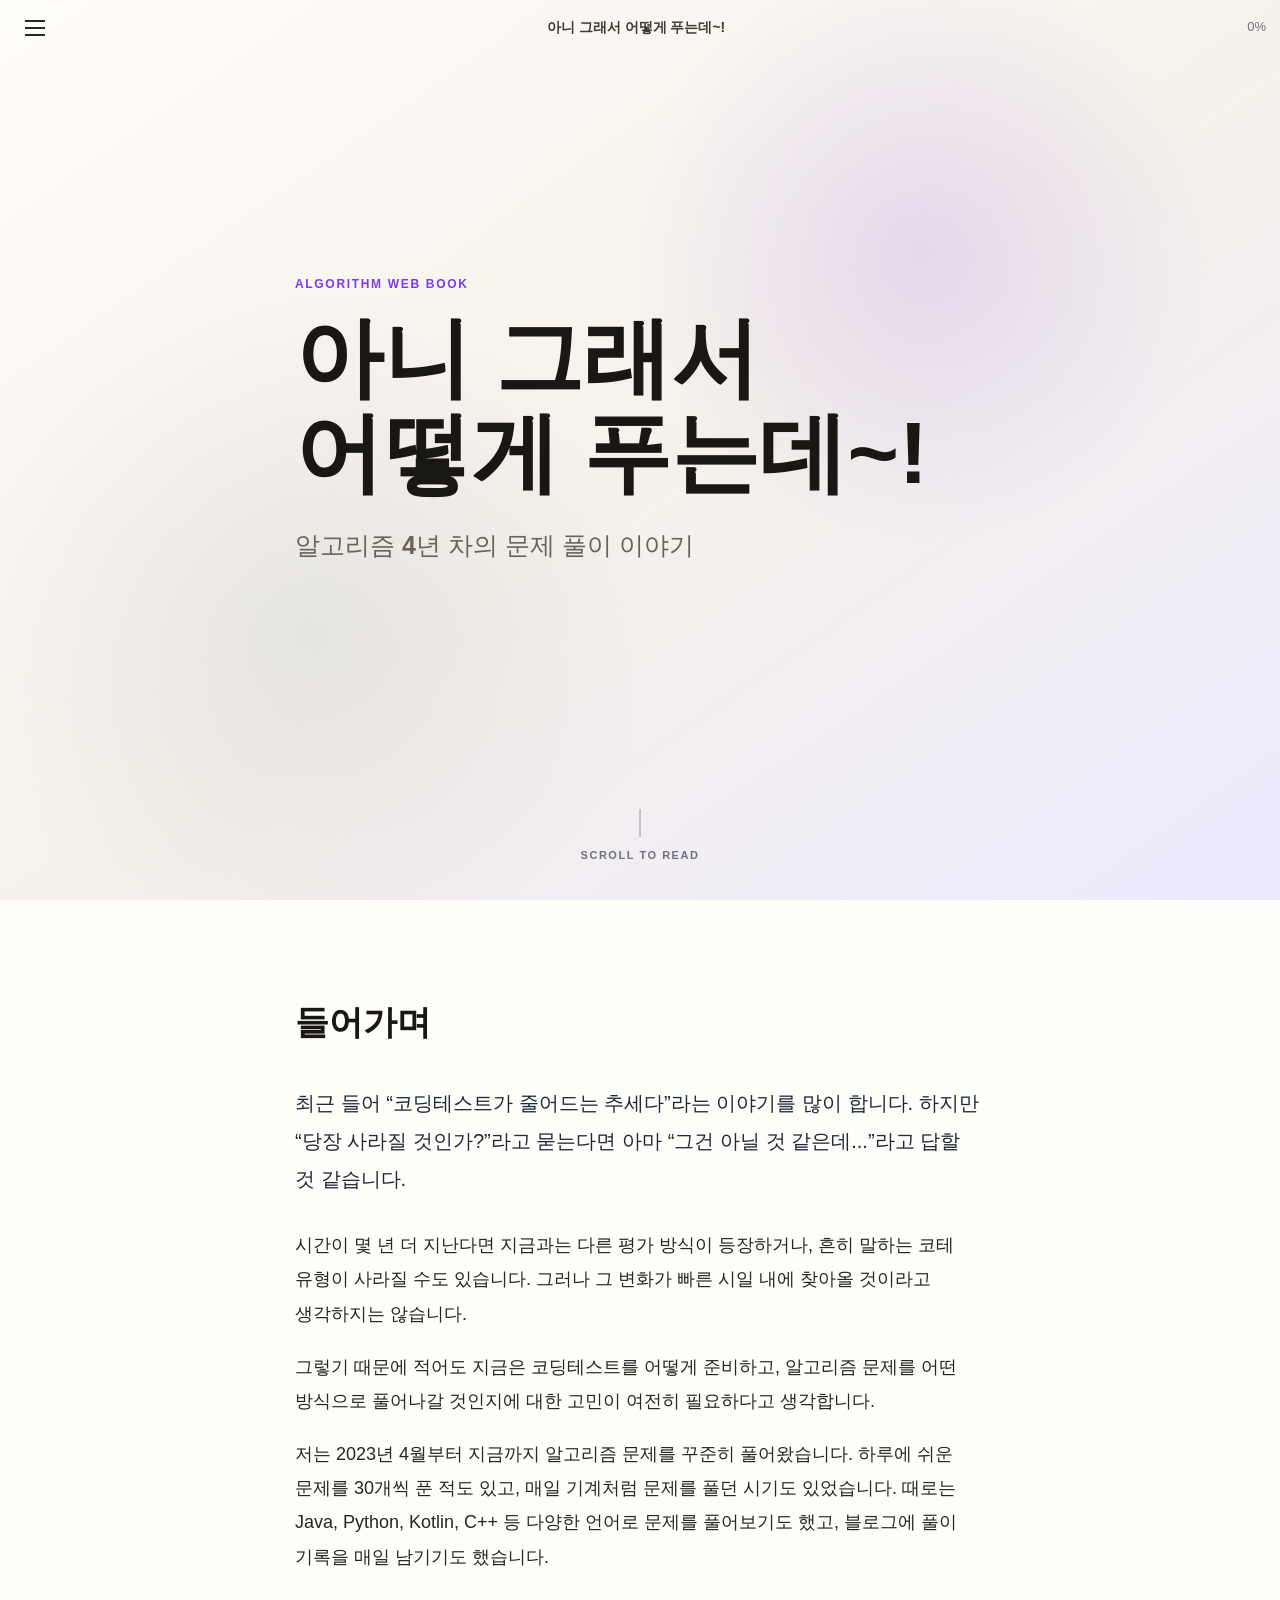
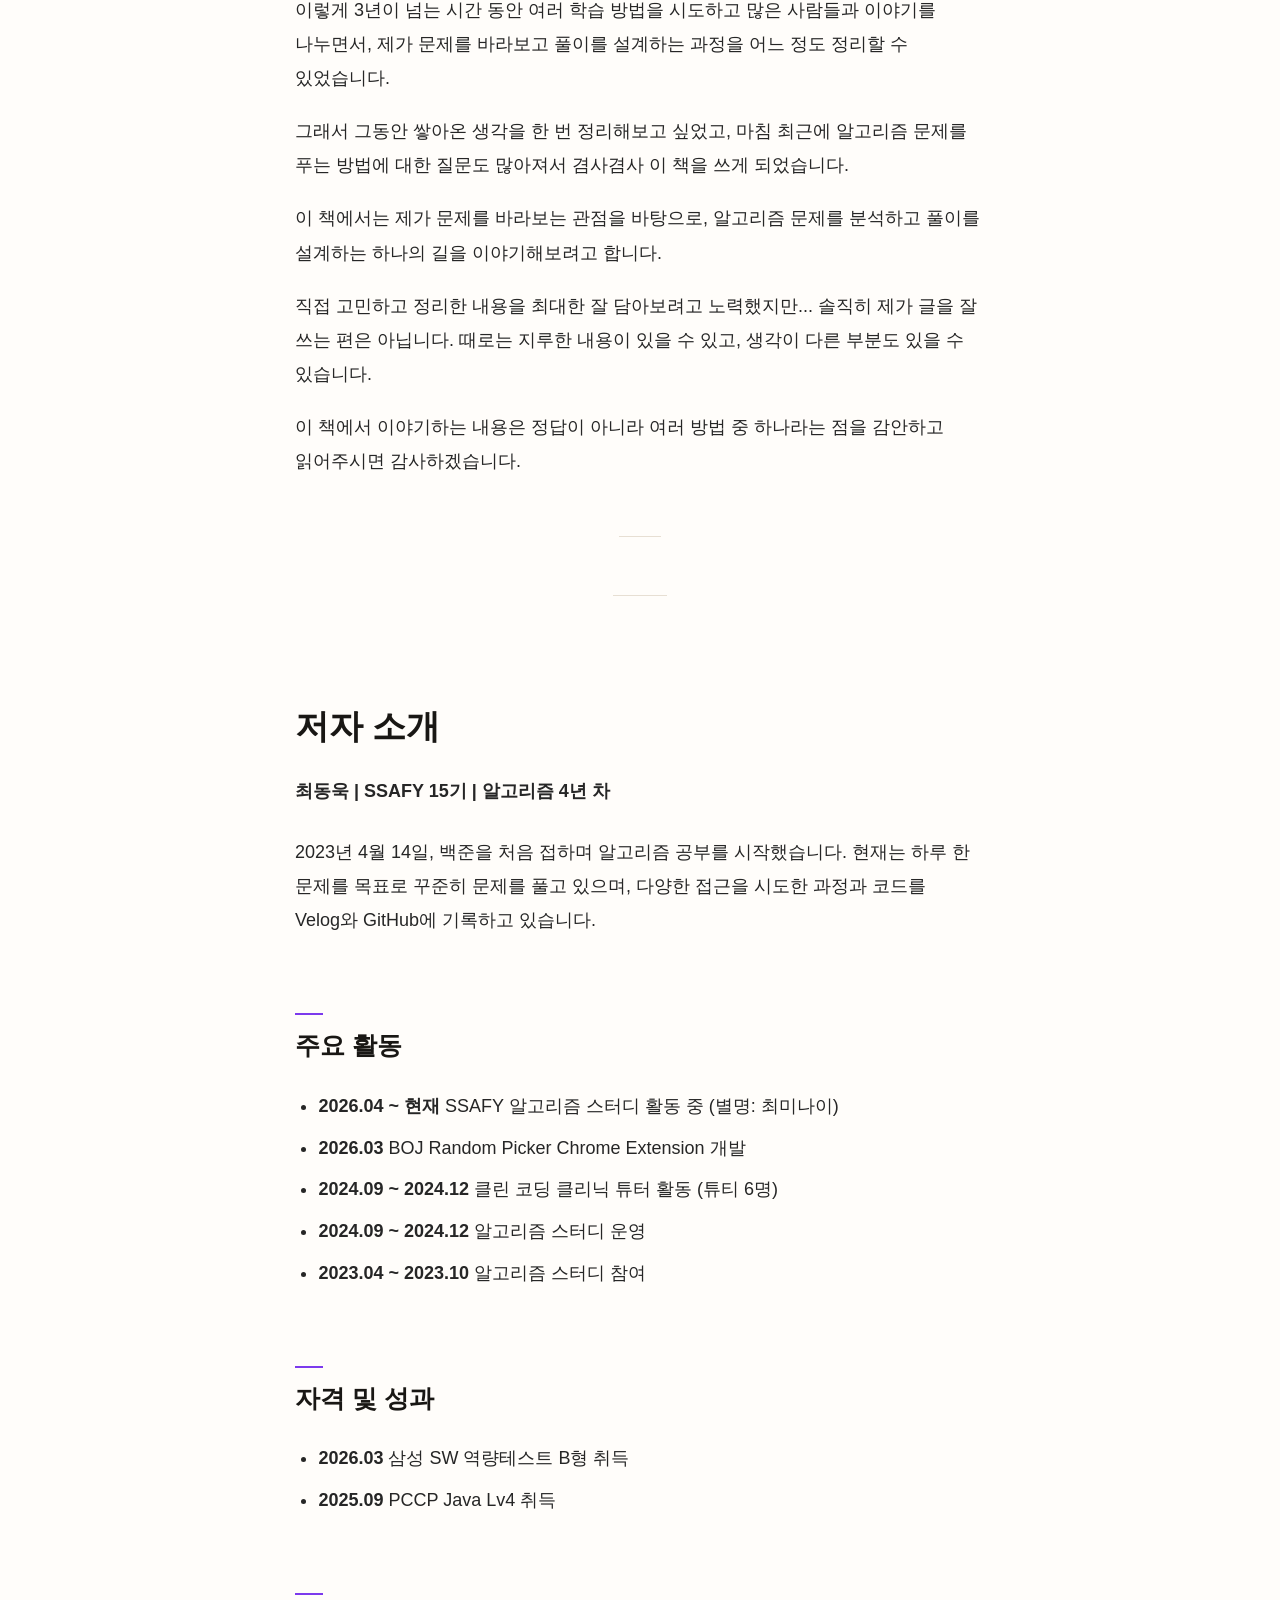
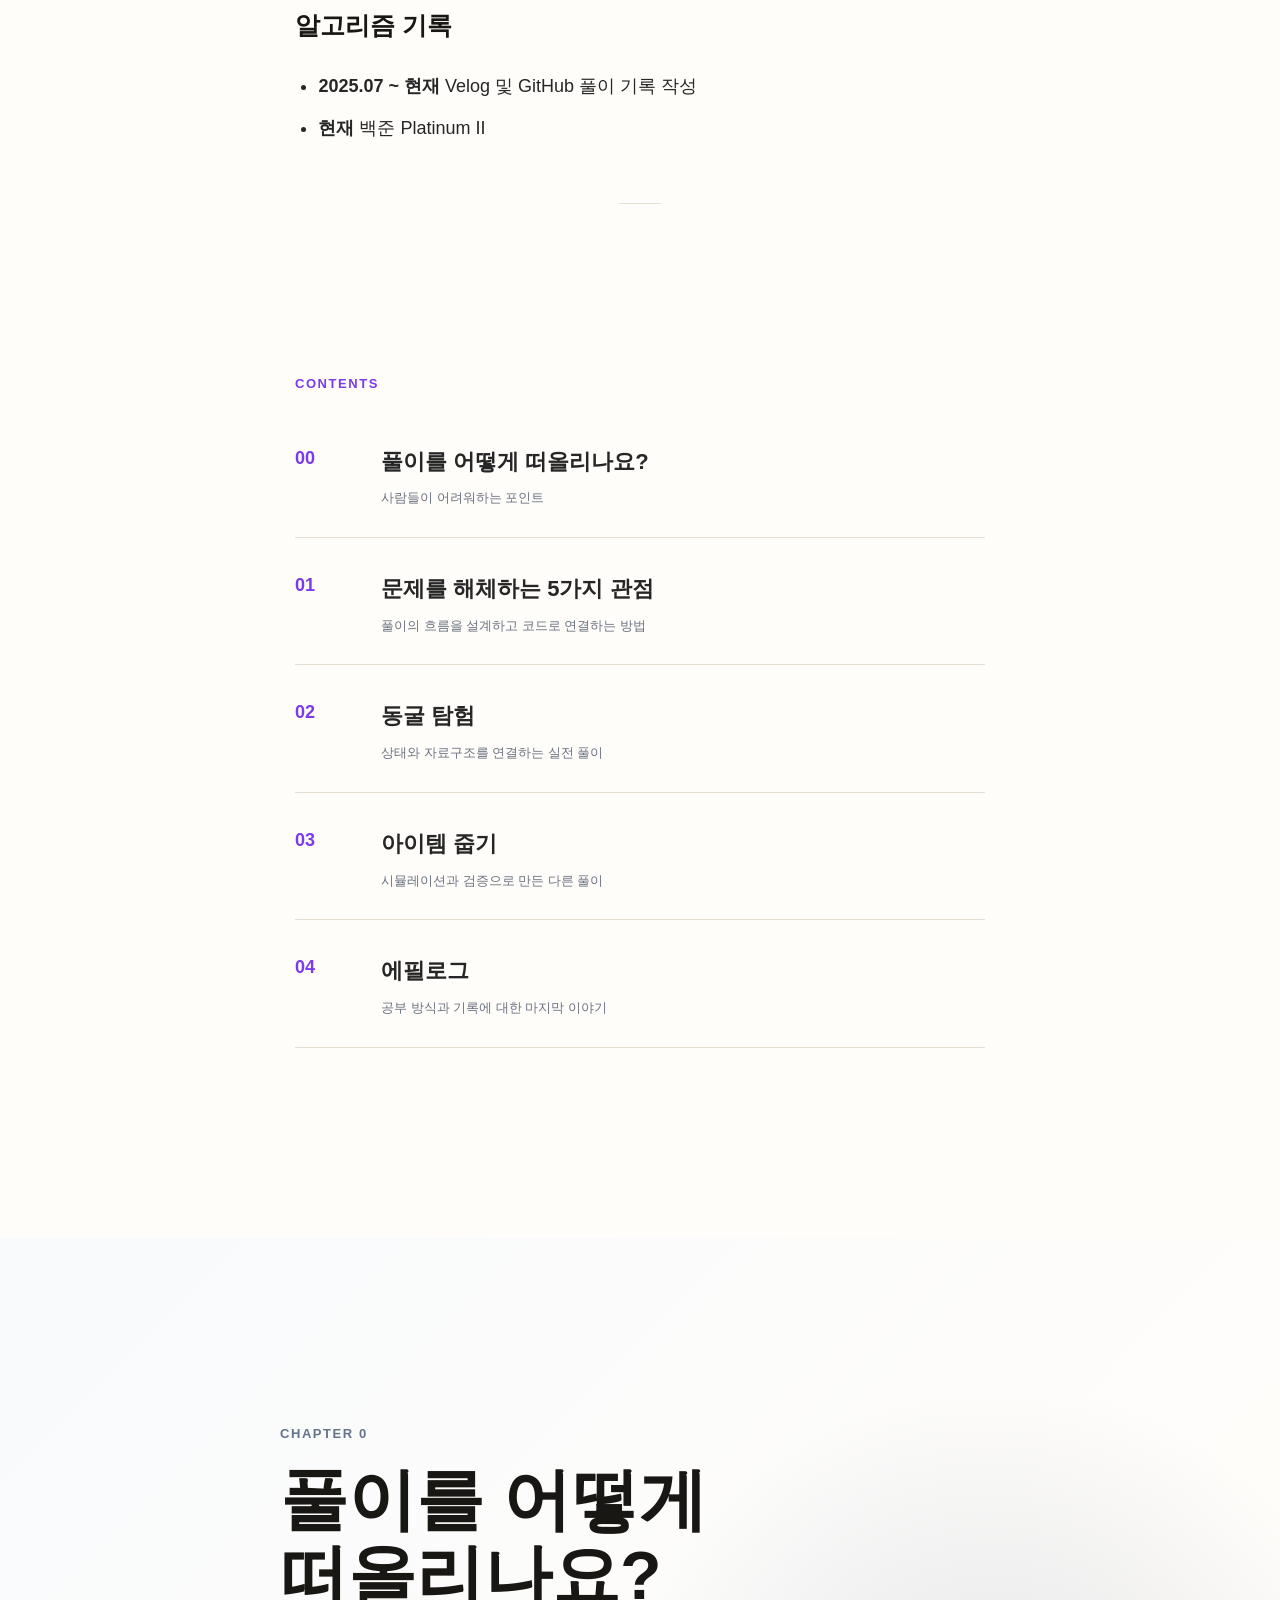
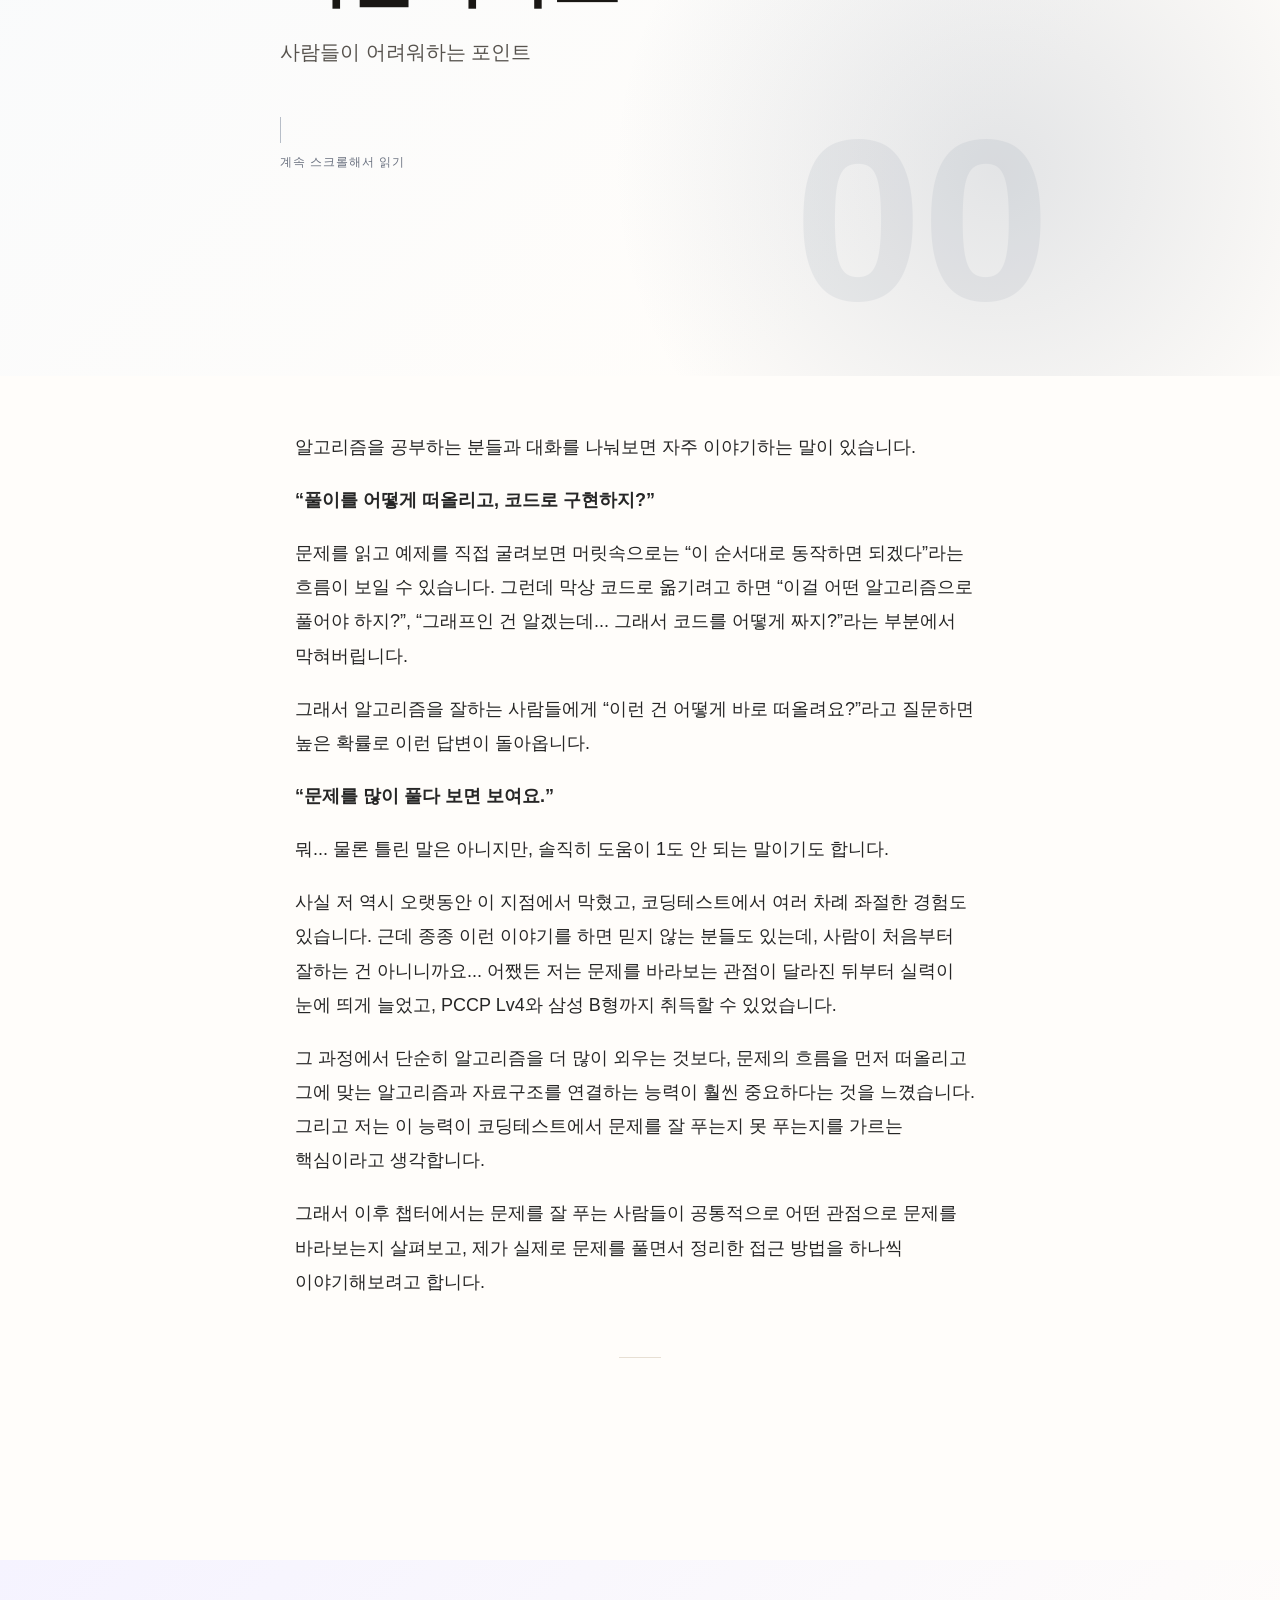
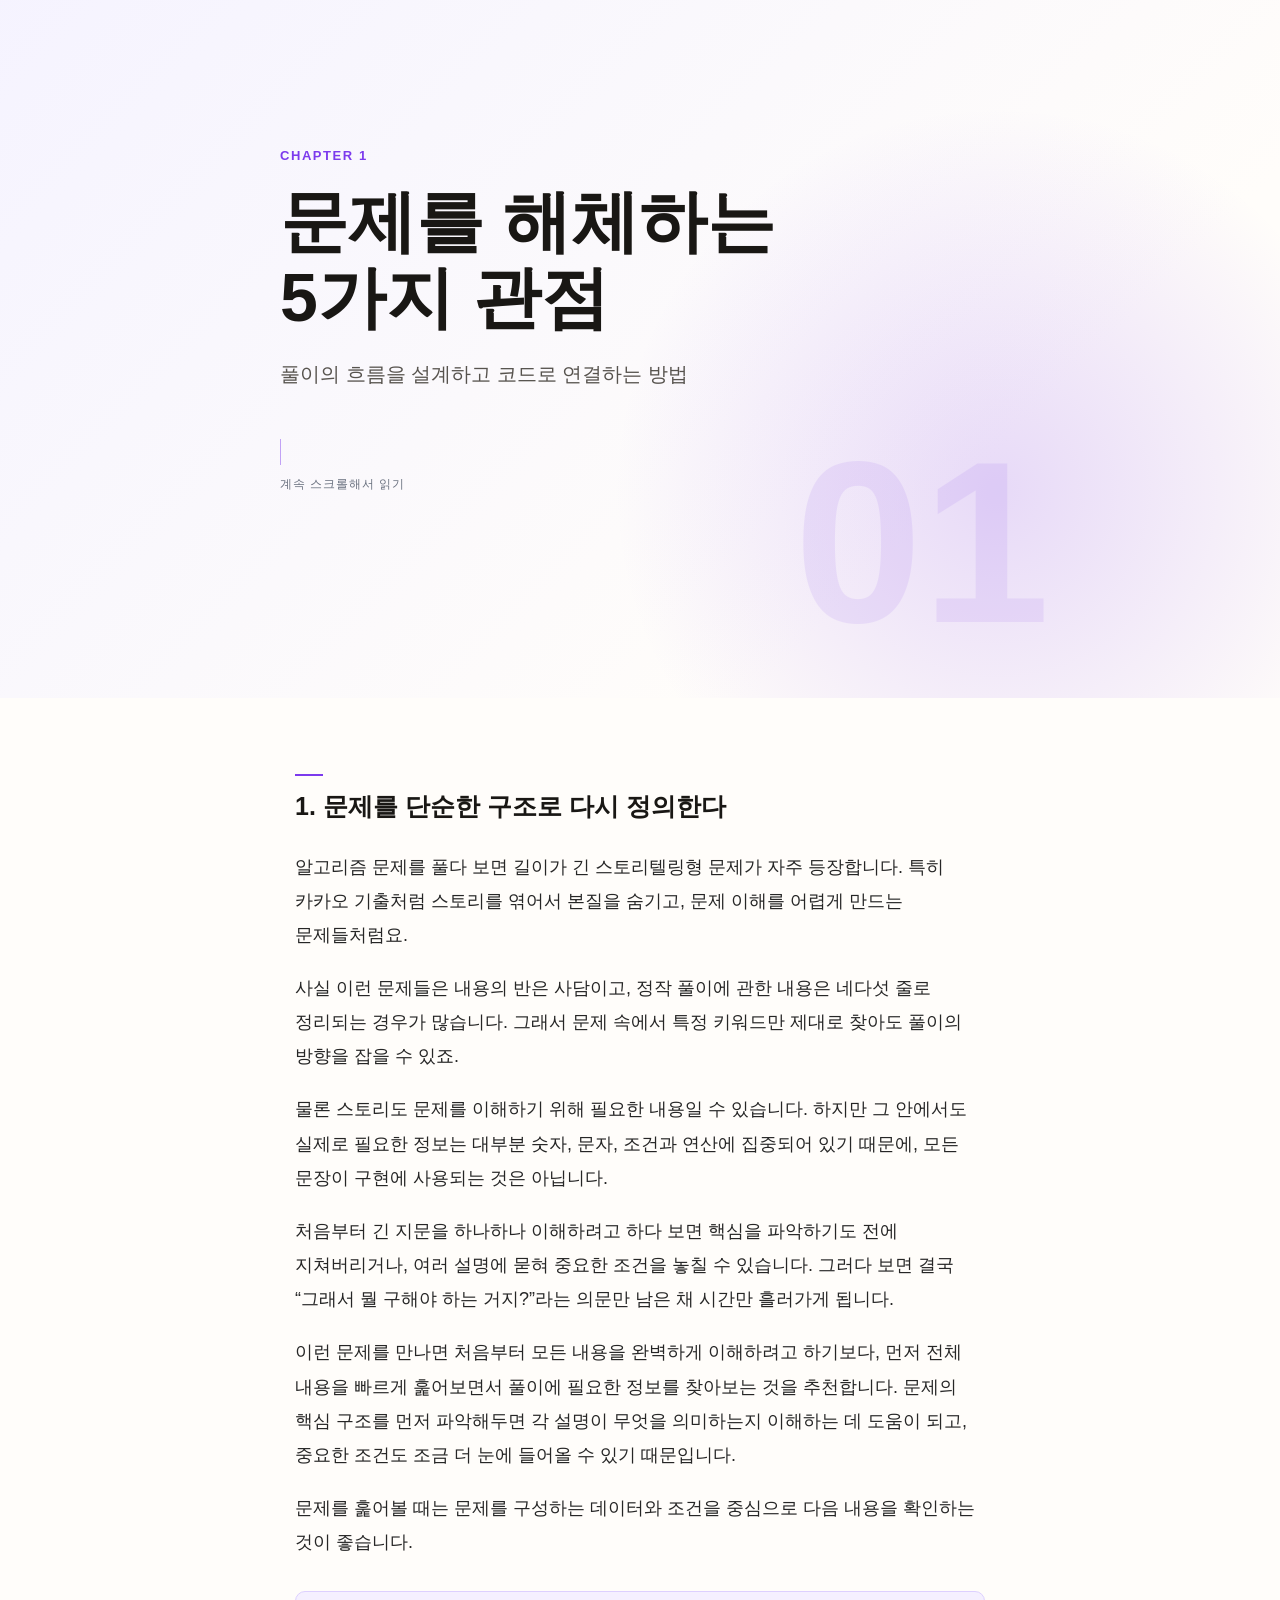
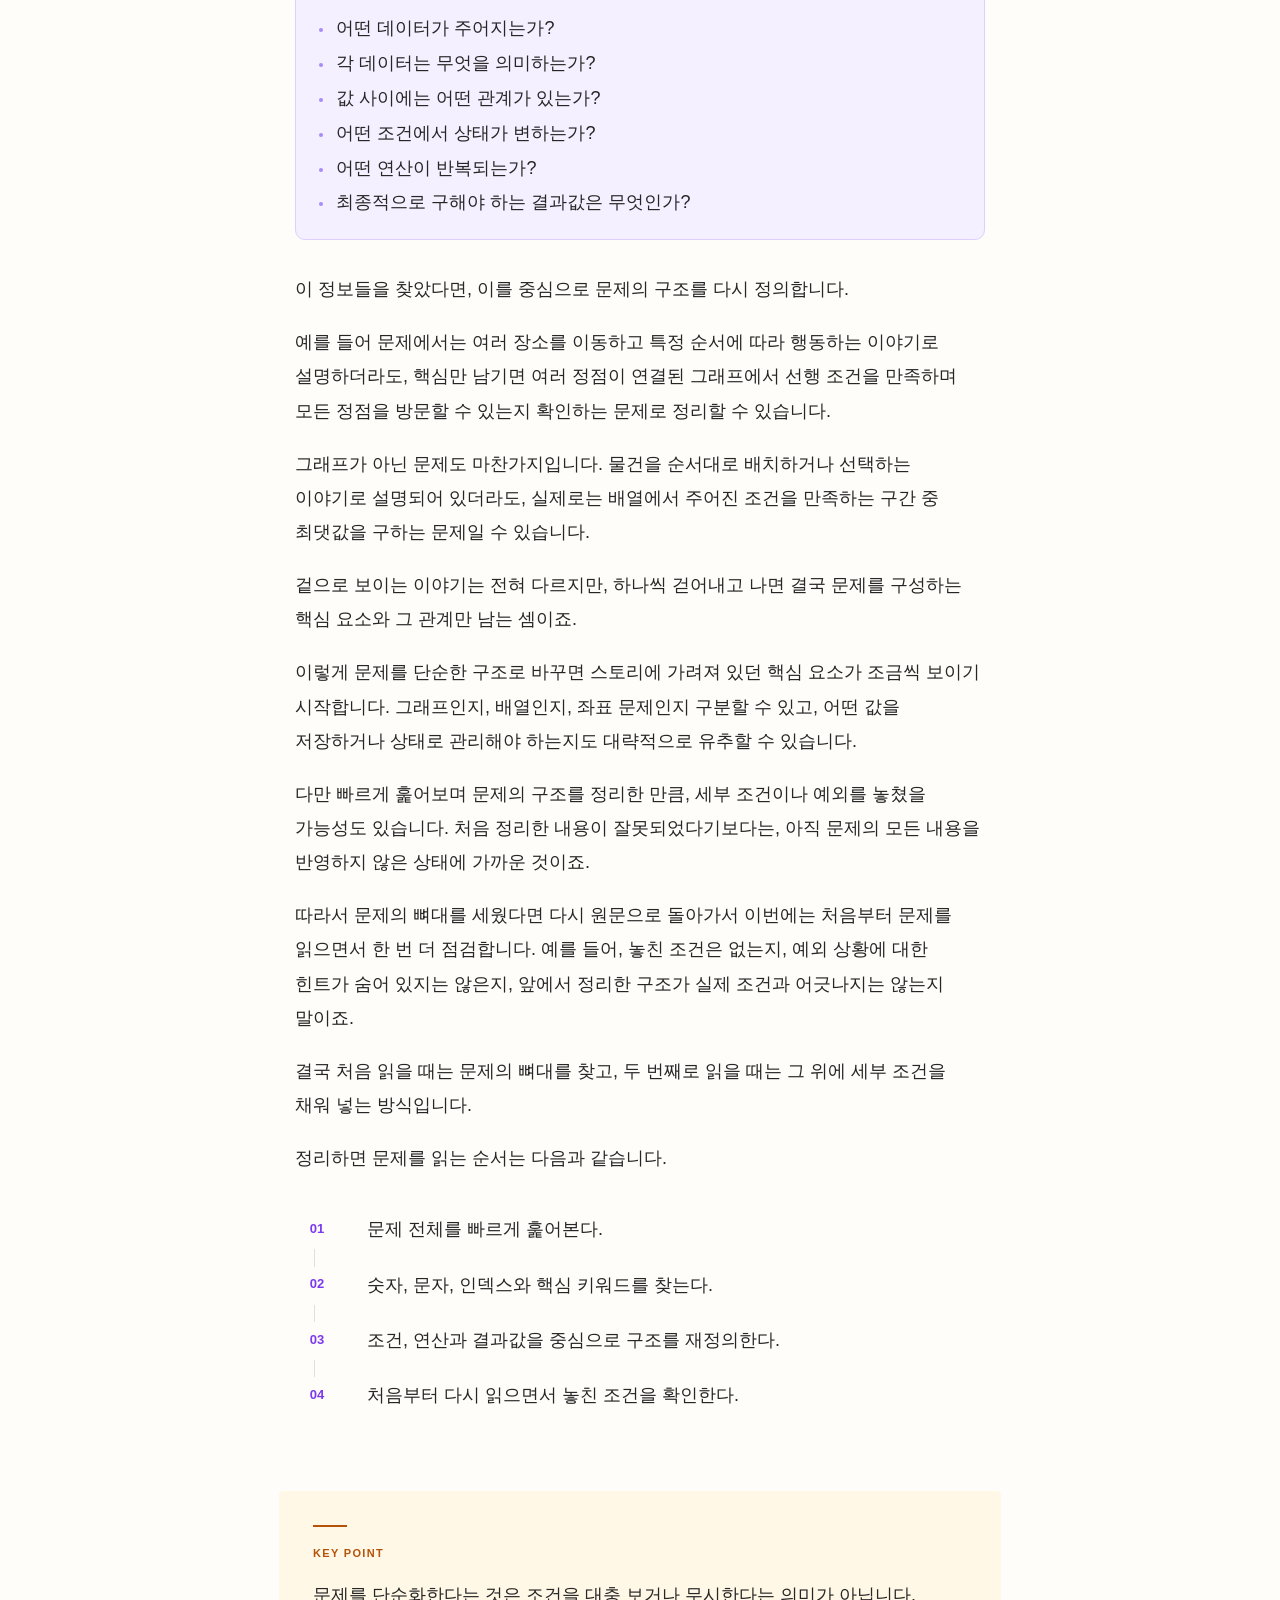
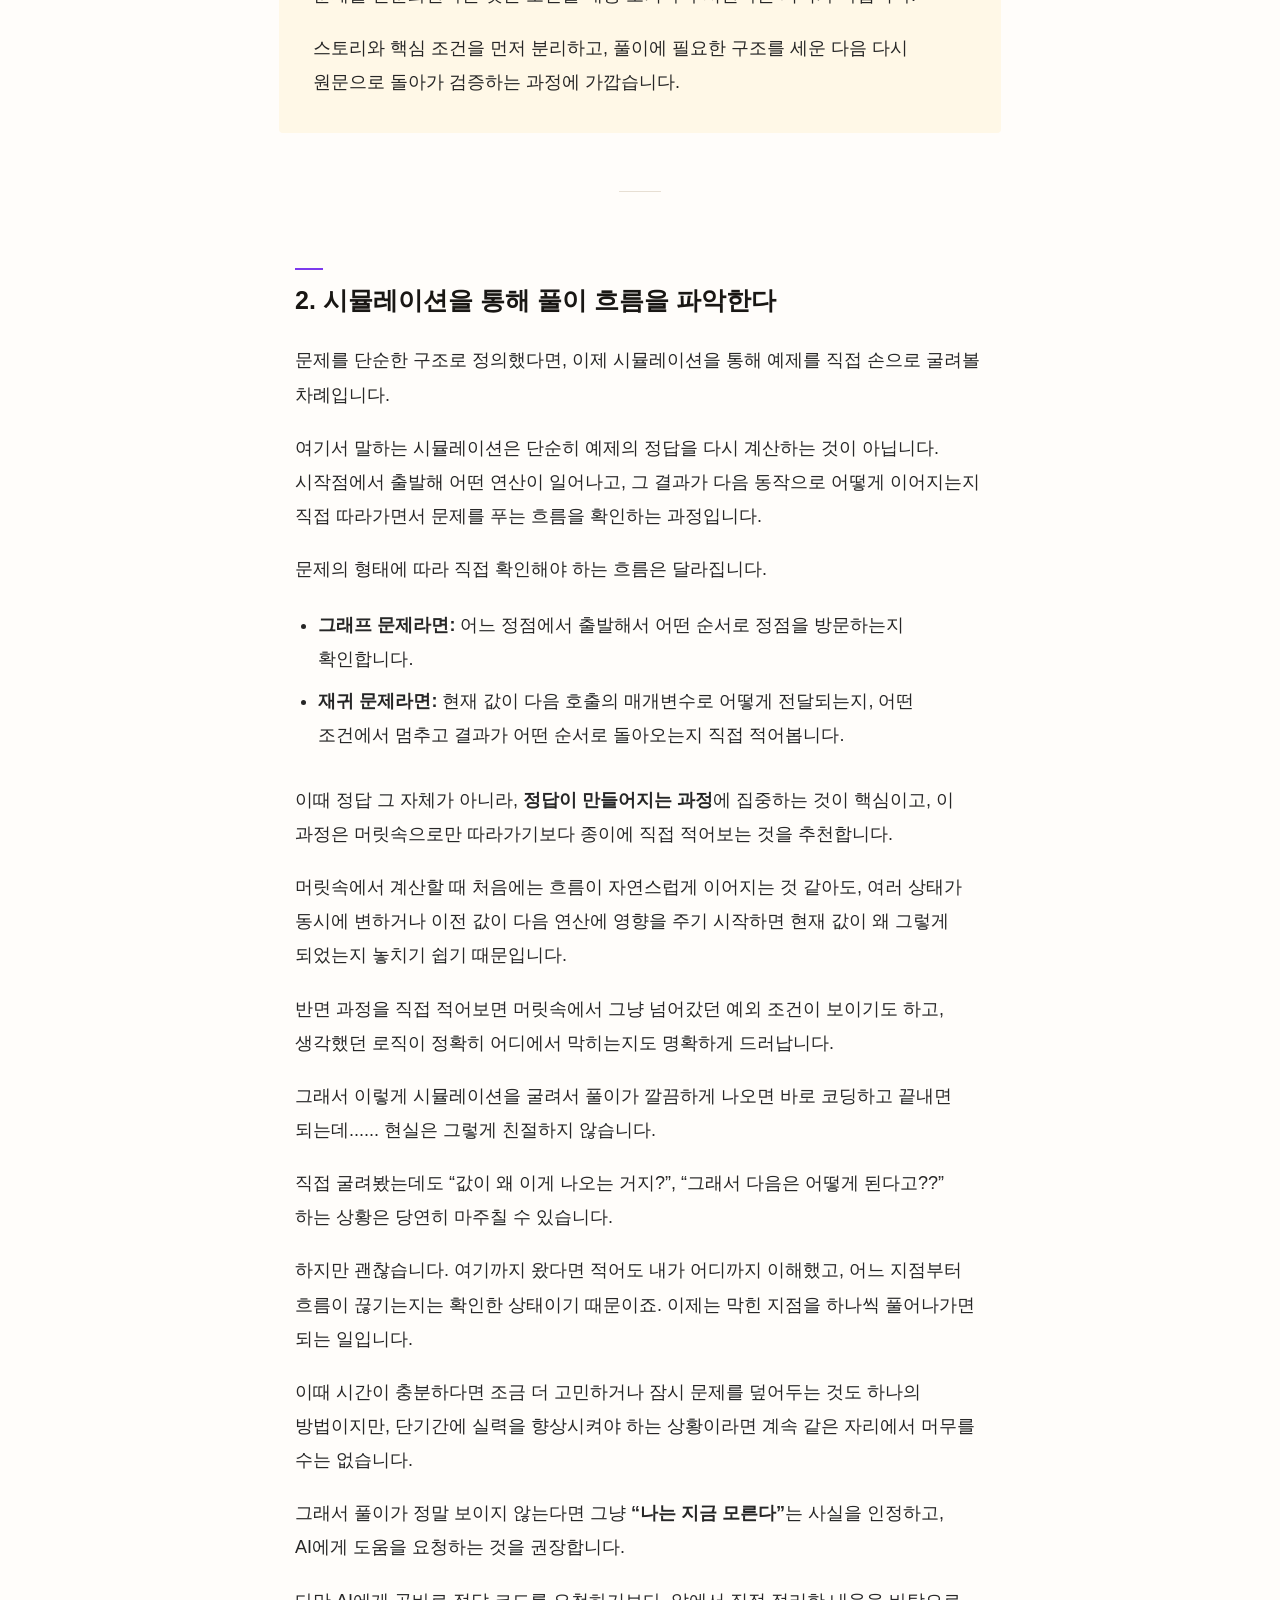
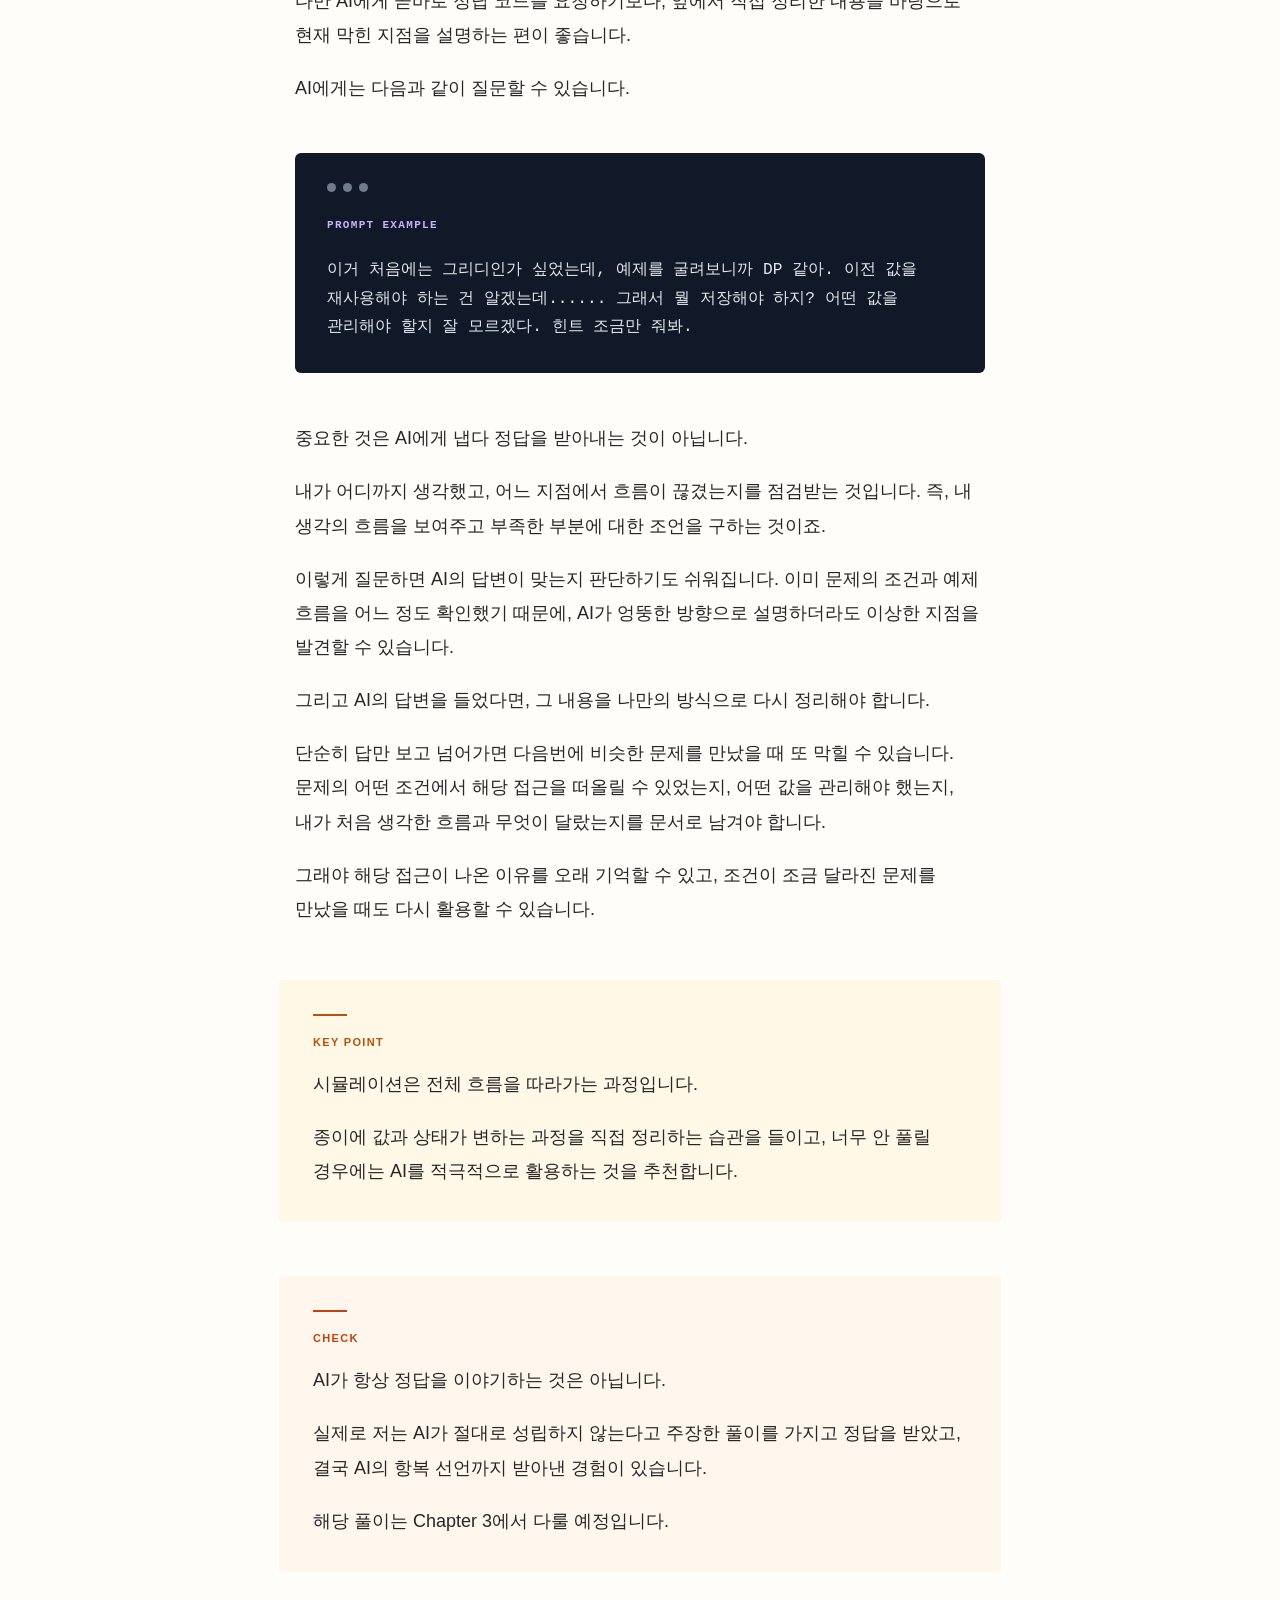
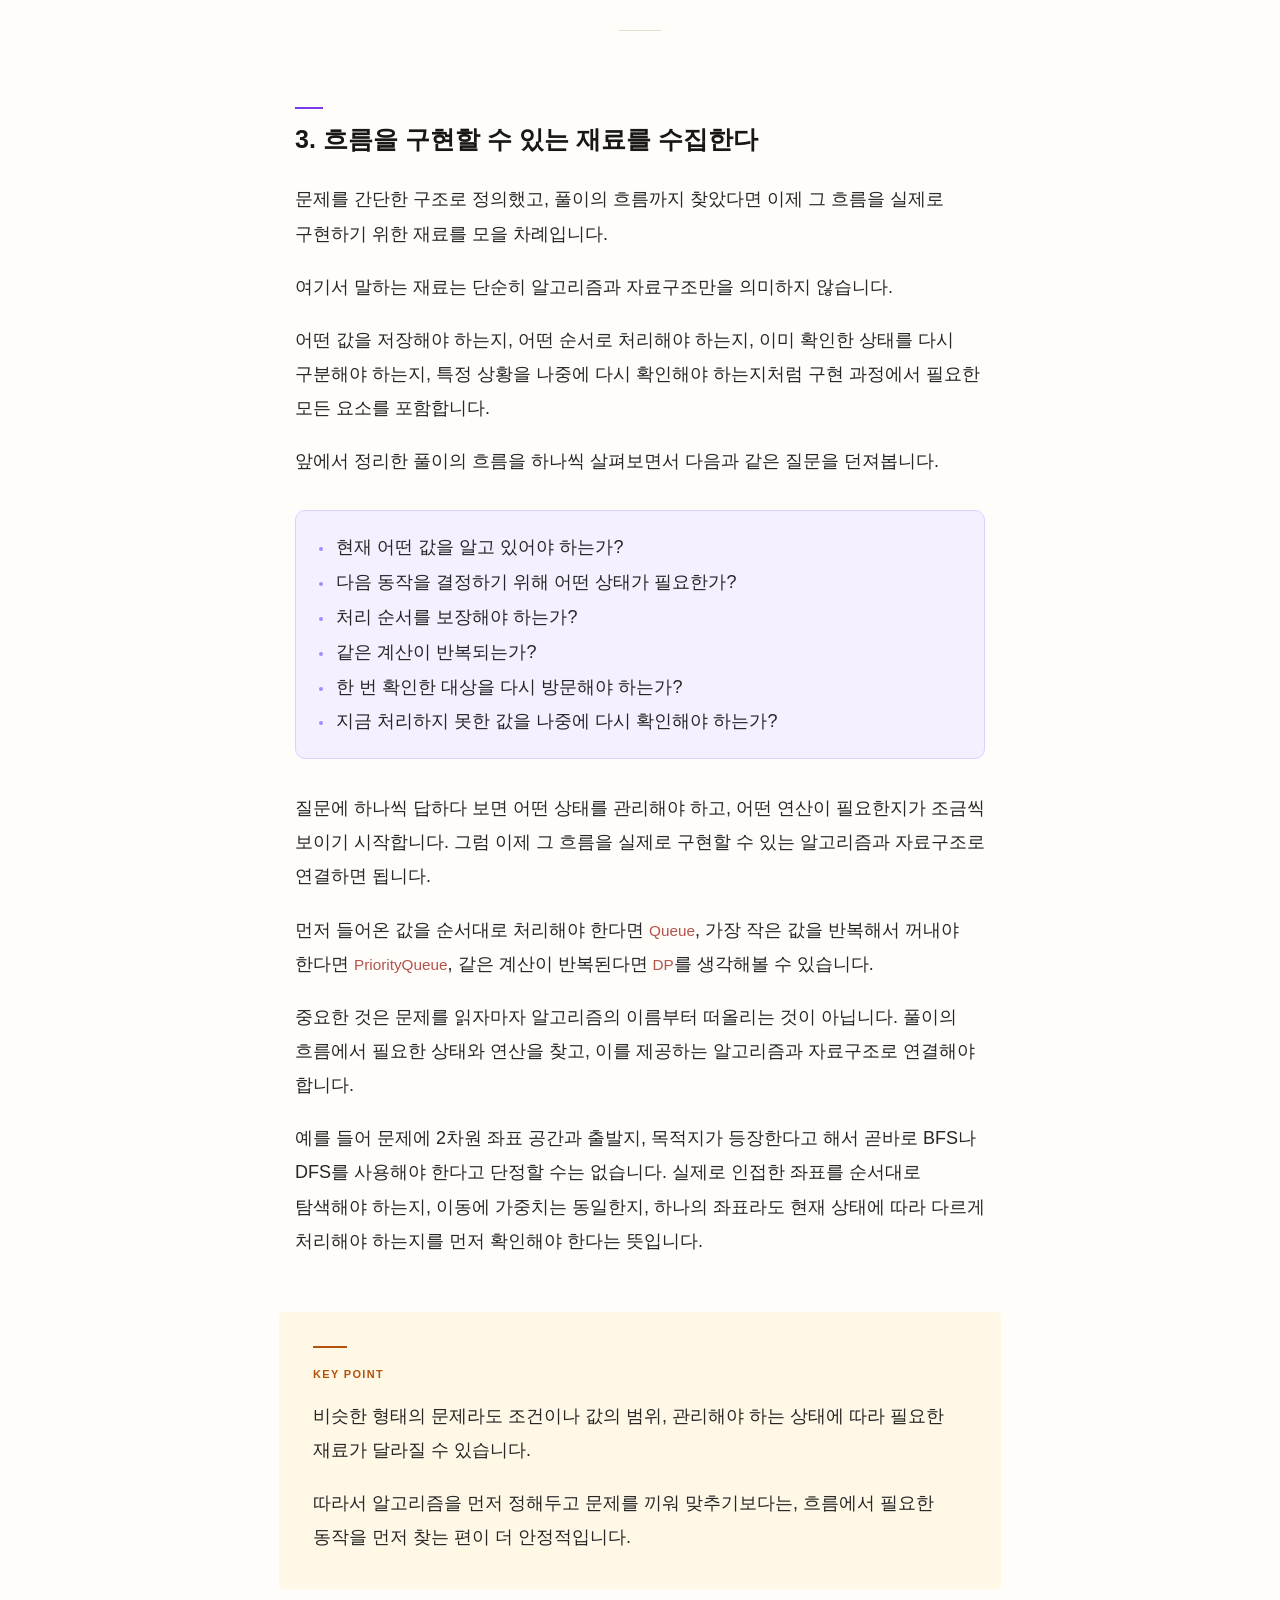
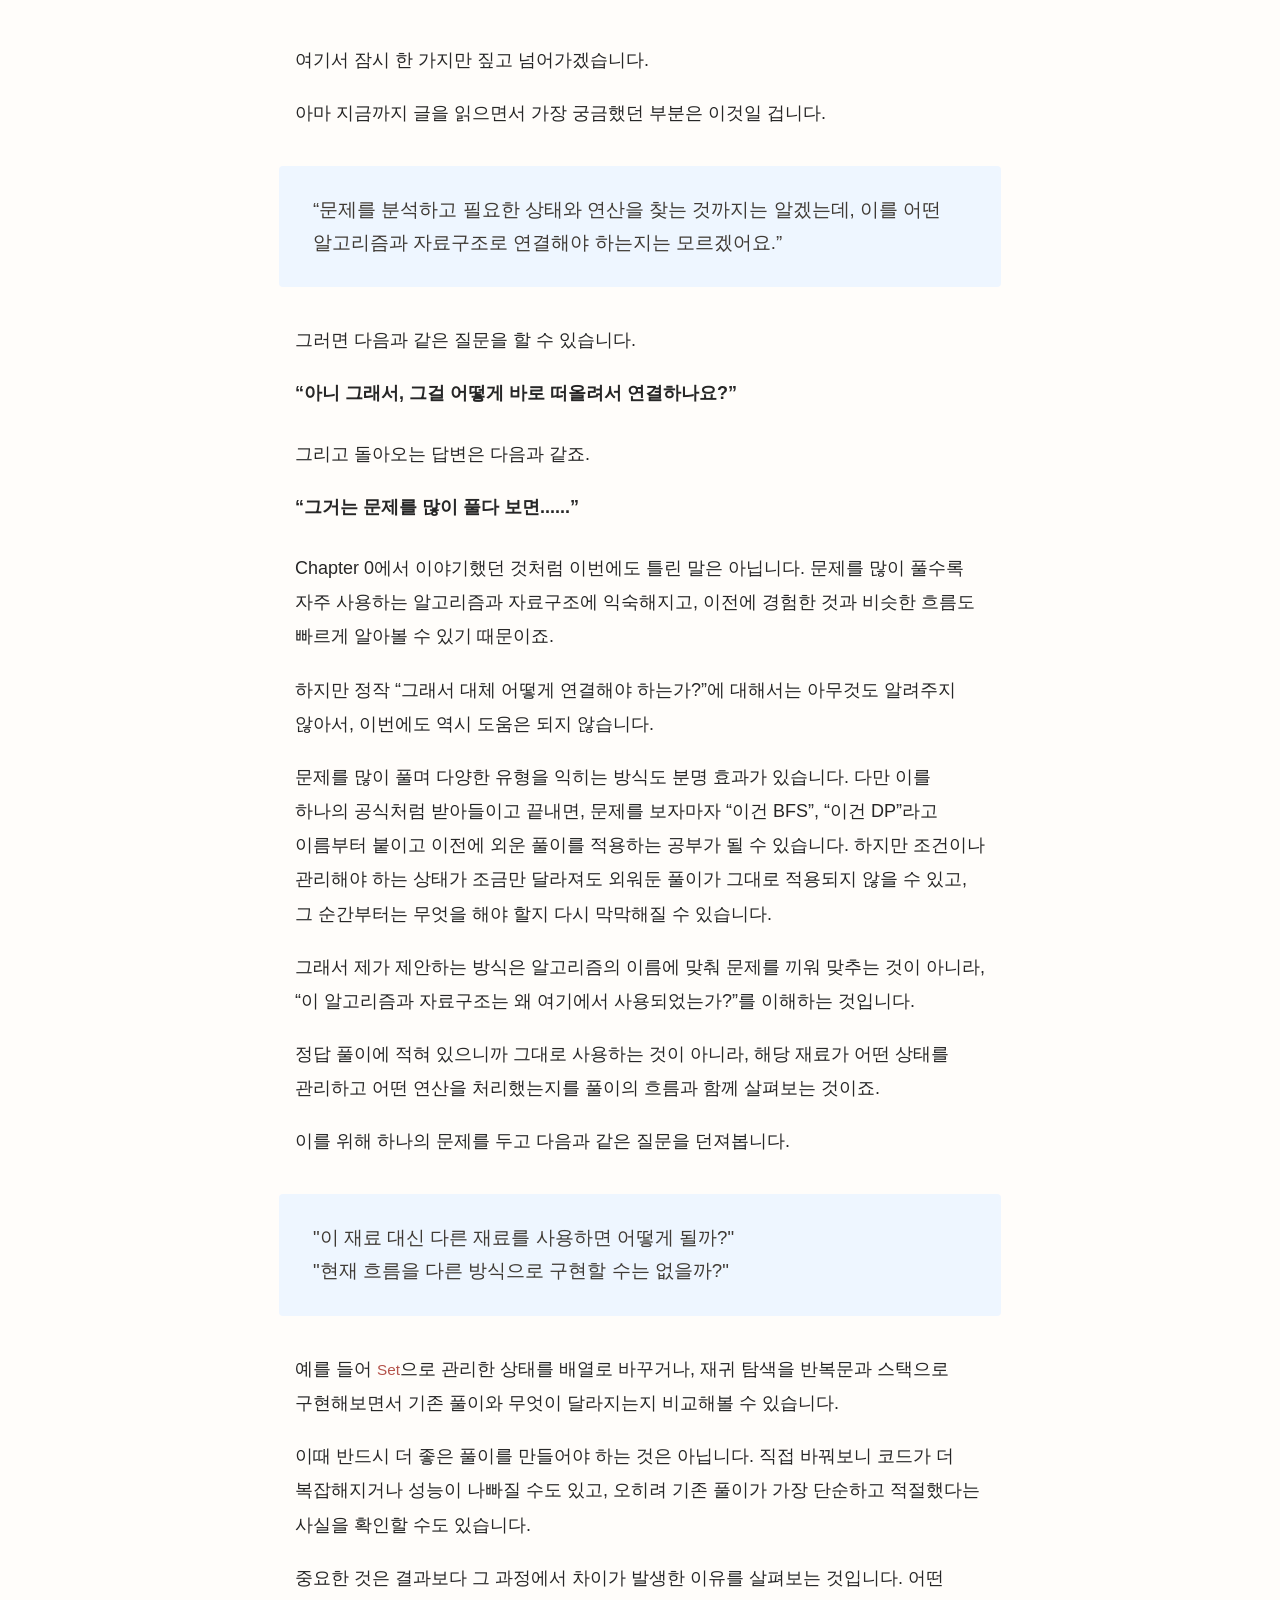
==== commit 8103213d: "fix : 저자 소개 첫 줄 수정" ====
--- a/index.html
+++ b/index.html
@@ -94,7 +94,7 @@
 
   <div class="author-profile__intro">
     <p><strong>최동욱 | SSAFY 15기 | 알고리즘 4년 차</strong></p>
-    <p>2023년 4월 14일에 백준을 처음 접한 뒤, 현재도 하루에 한 문제씩 꾸준히 풀고 있습니다. 문제를 다양한 방식으로 해결하고, 풀이 과정과 코드를 Velog와 GitHub에 정리하고 있습니다.</p>
+    <p>2023년 4월 14일, 백준을 처음 접하며 알고리즘 공부를 시작했습니다. 현재는 하루 한 문제를 목표로 꾸준히 문제를 풀고 있으며, 다양한 접근을 시도한 과정과 코드를 Velog와 GitHub에 기록하고 있습니다.</p>
   </div>
 
   <section class="author-profile__section">
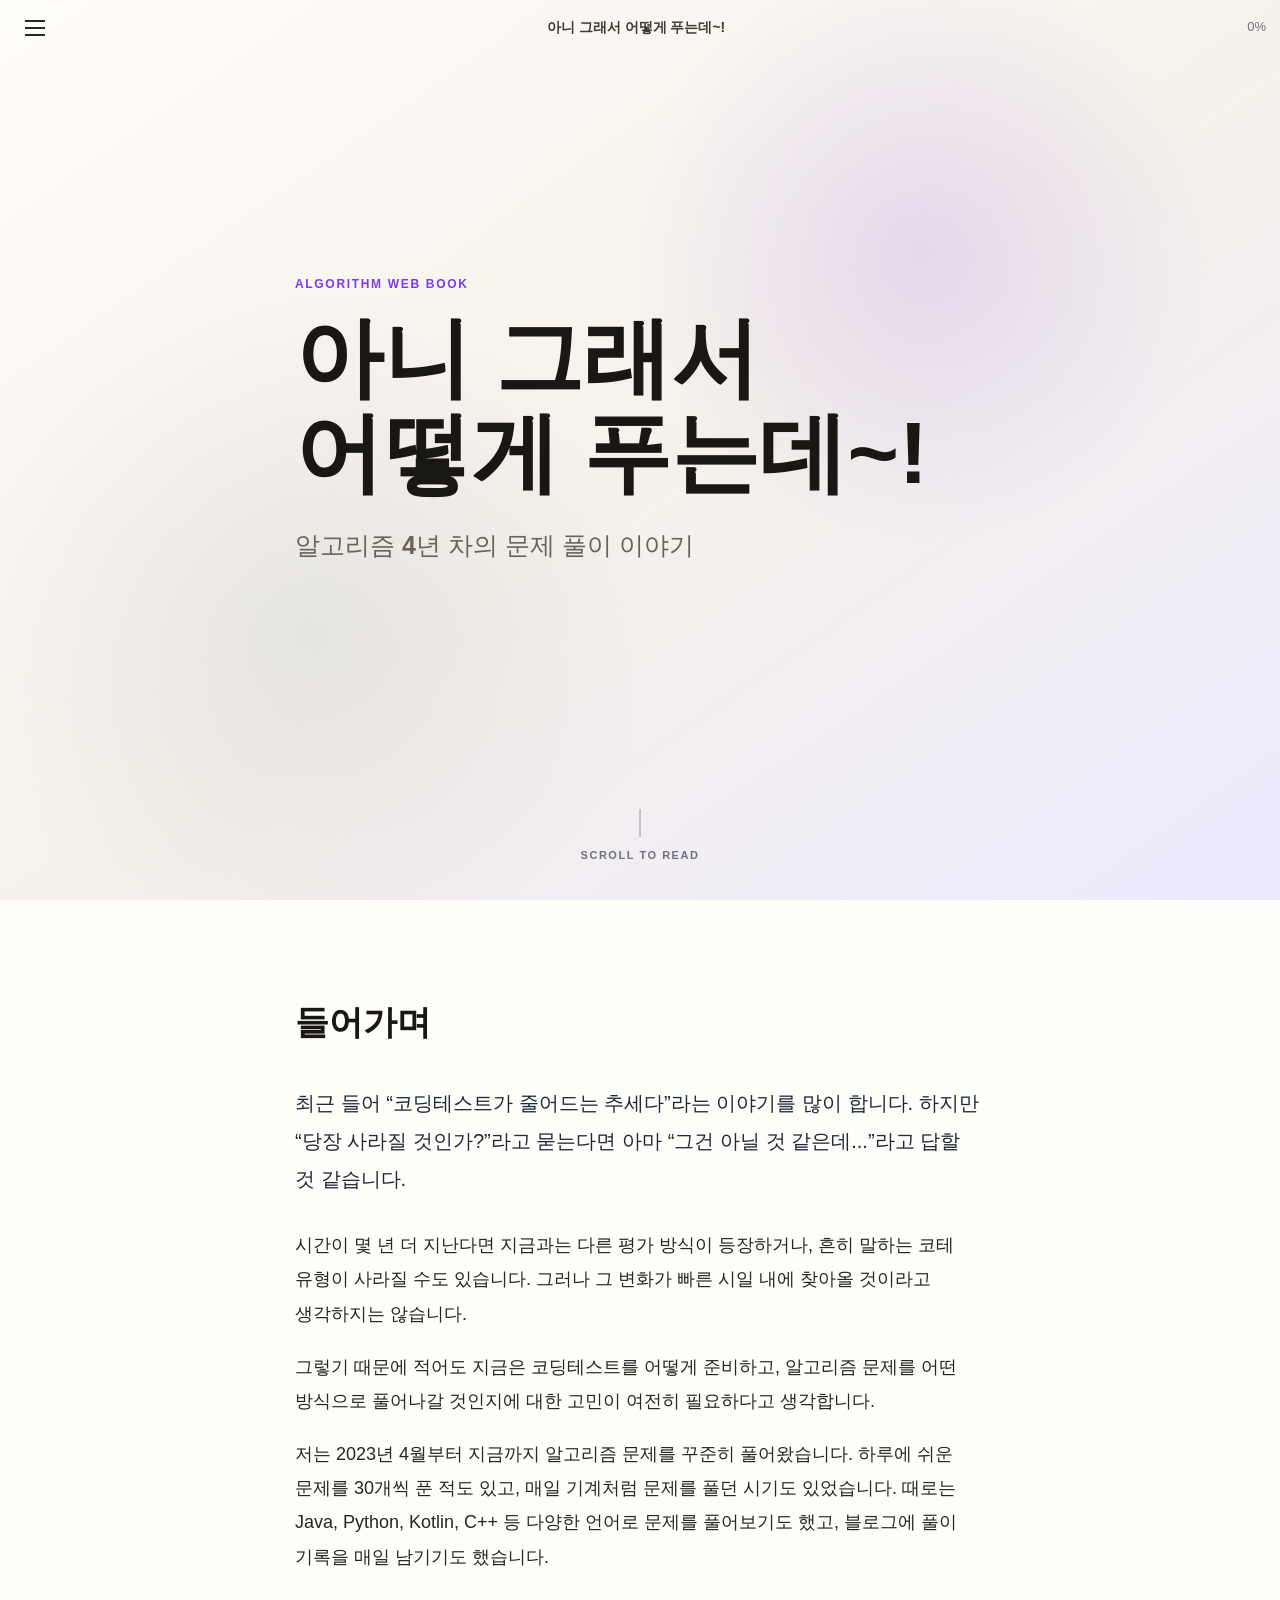
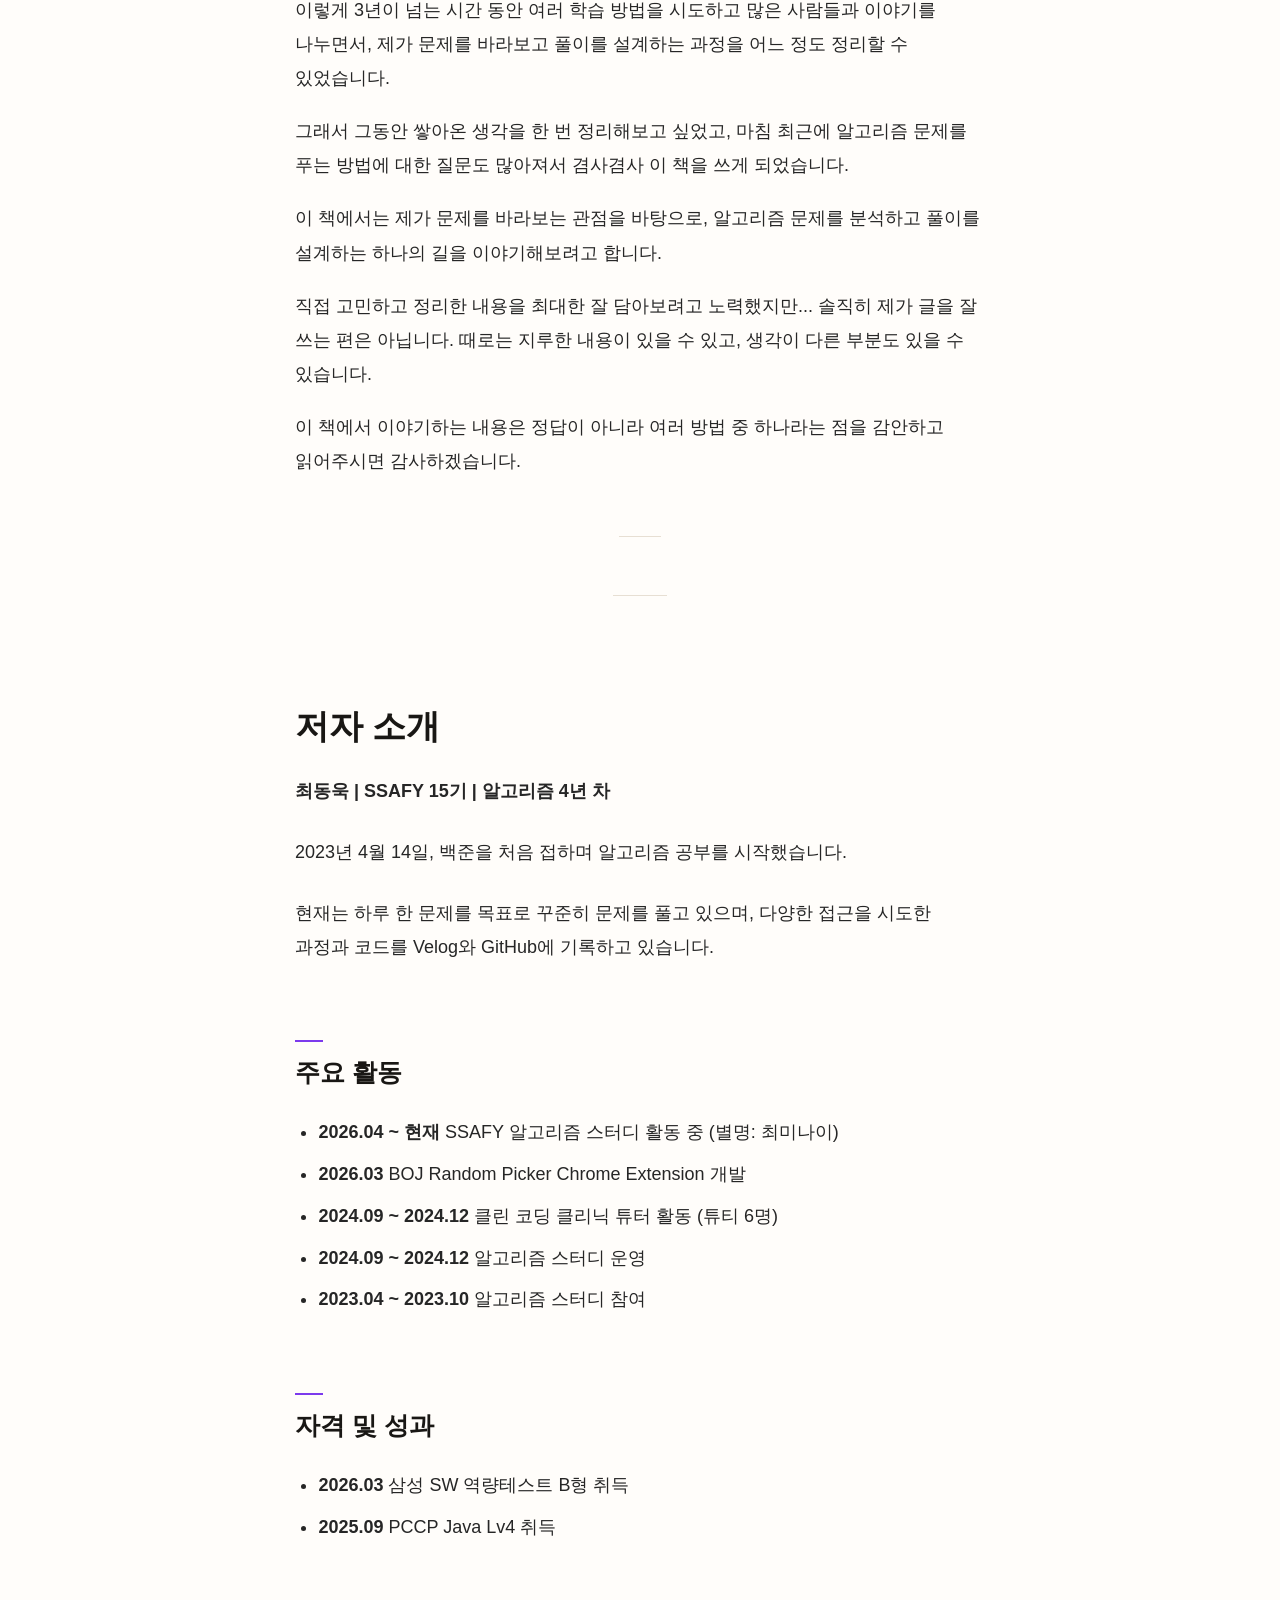
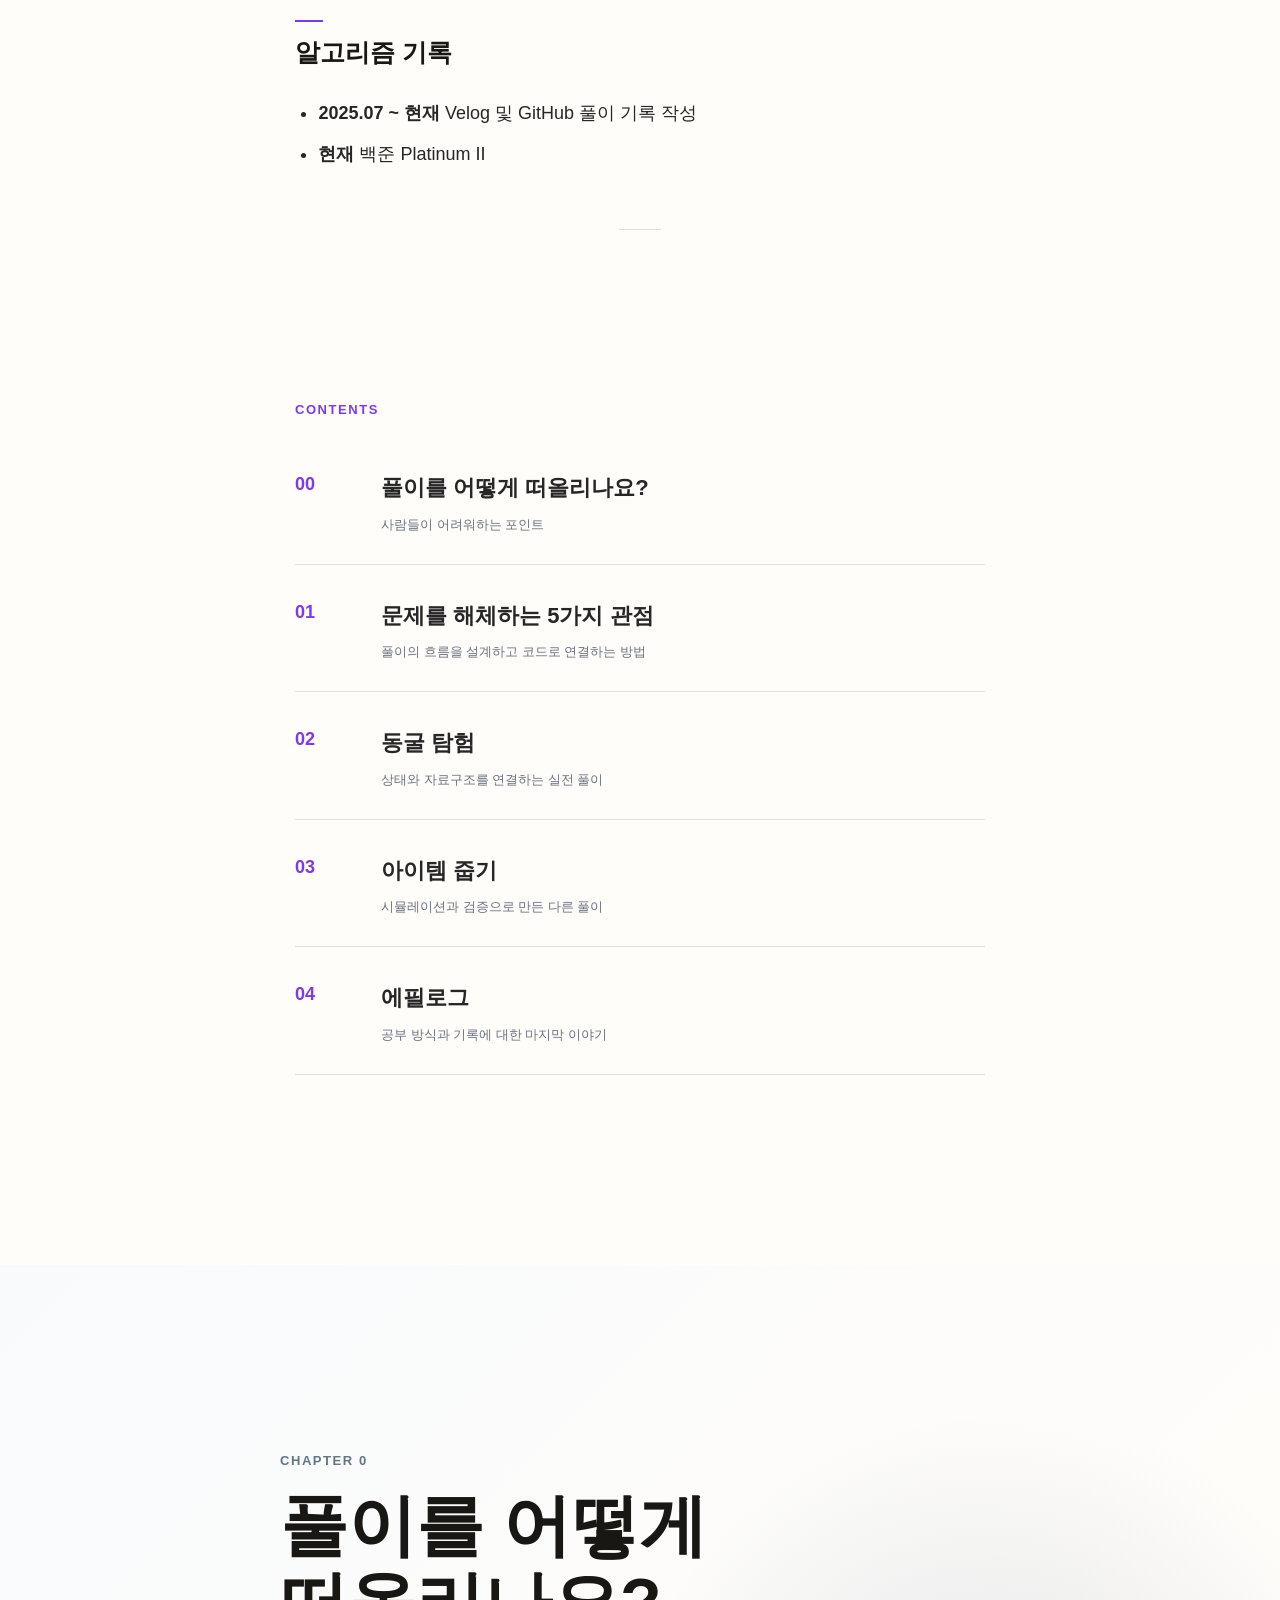
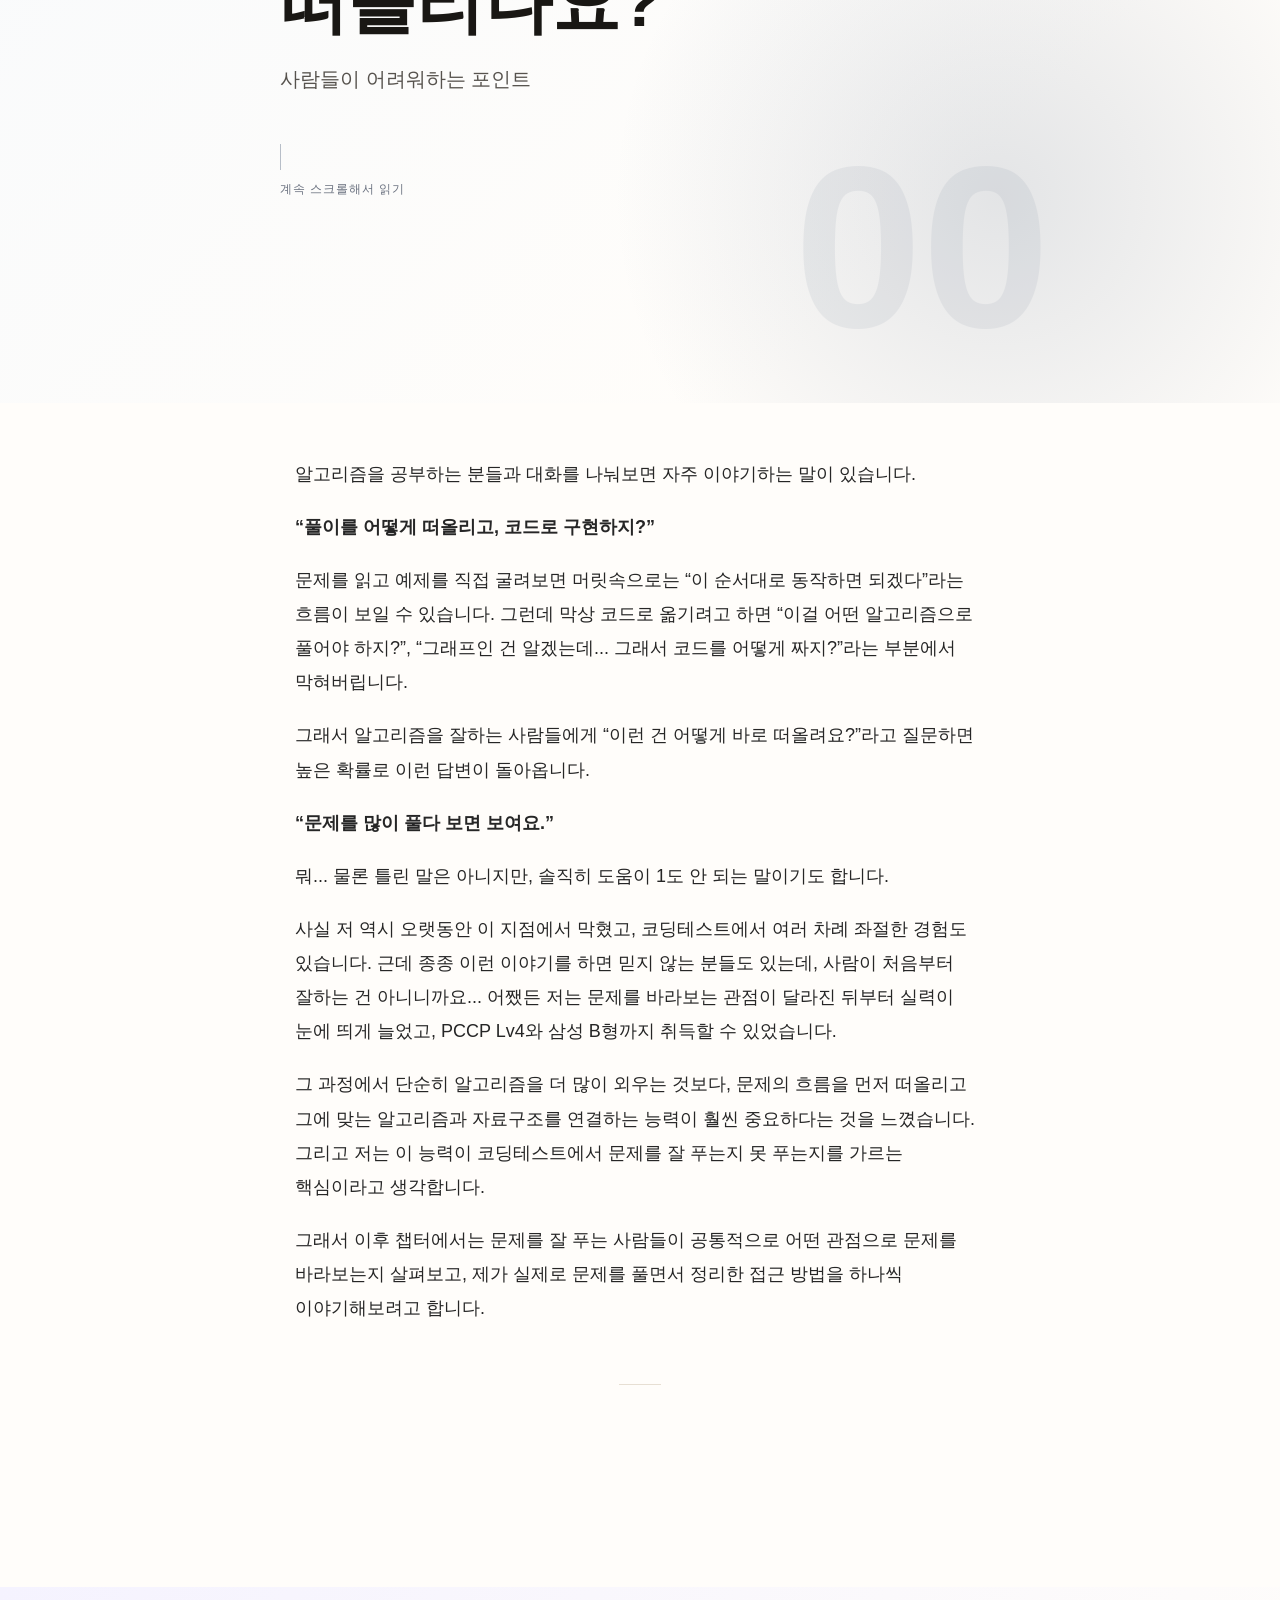
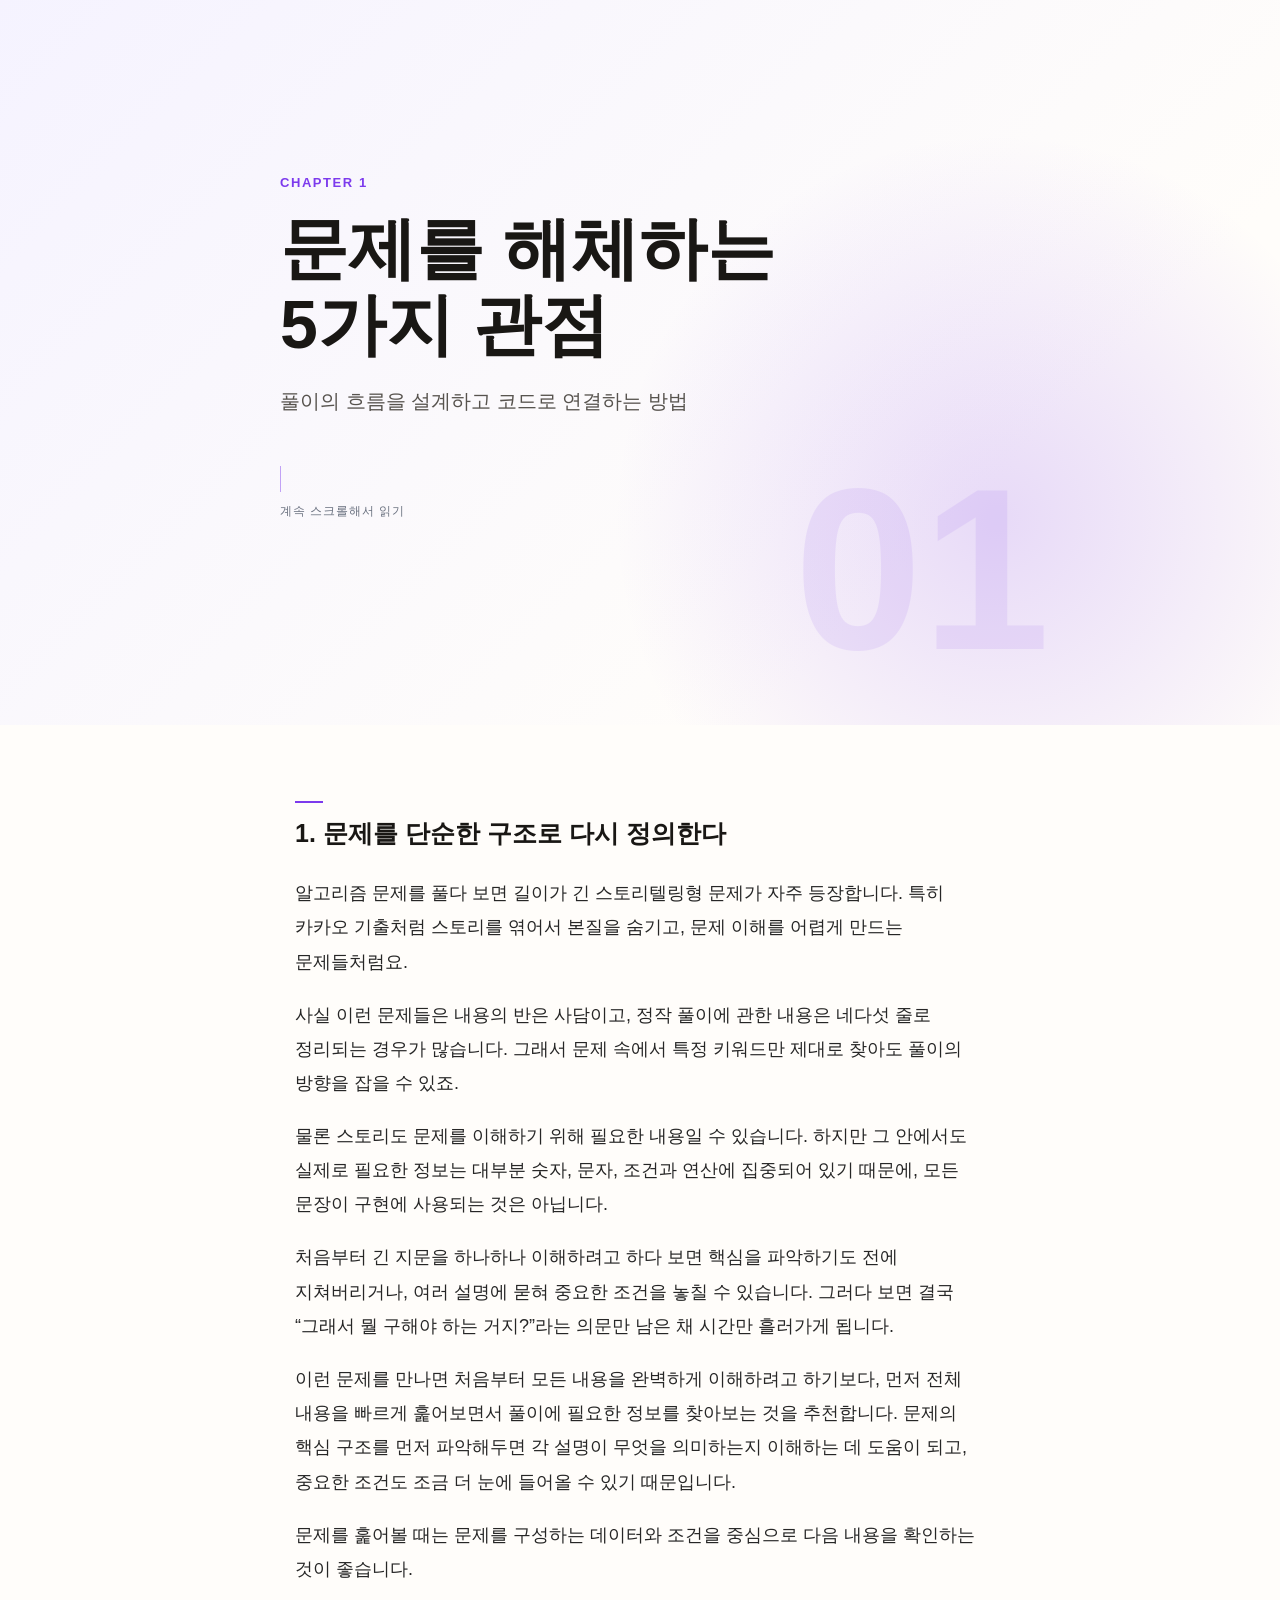
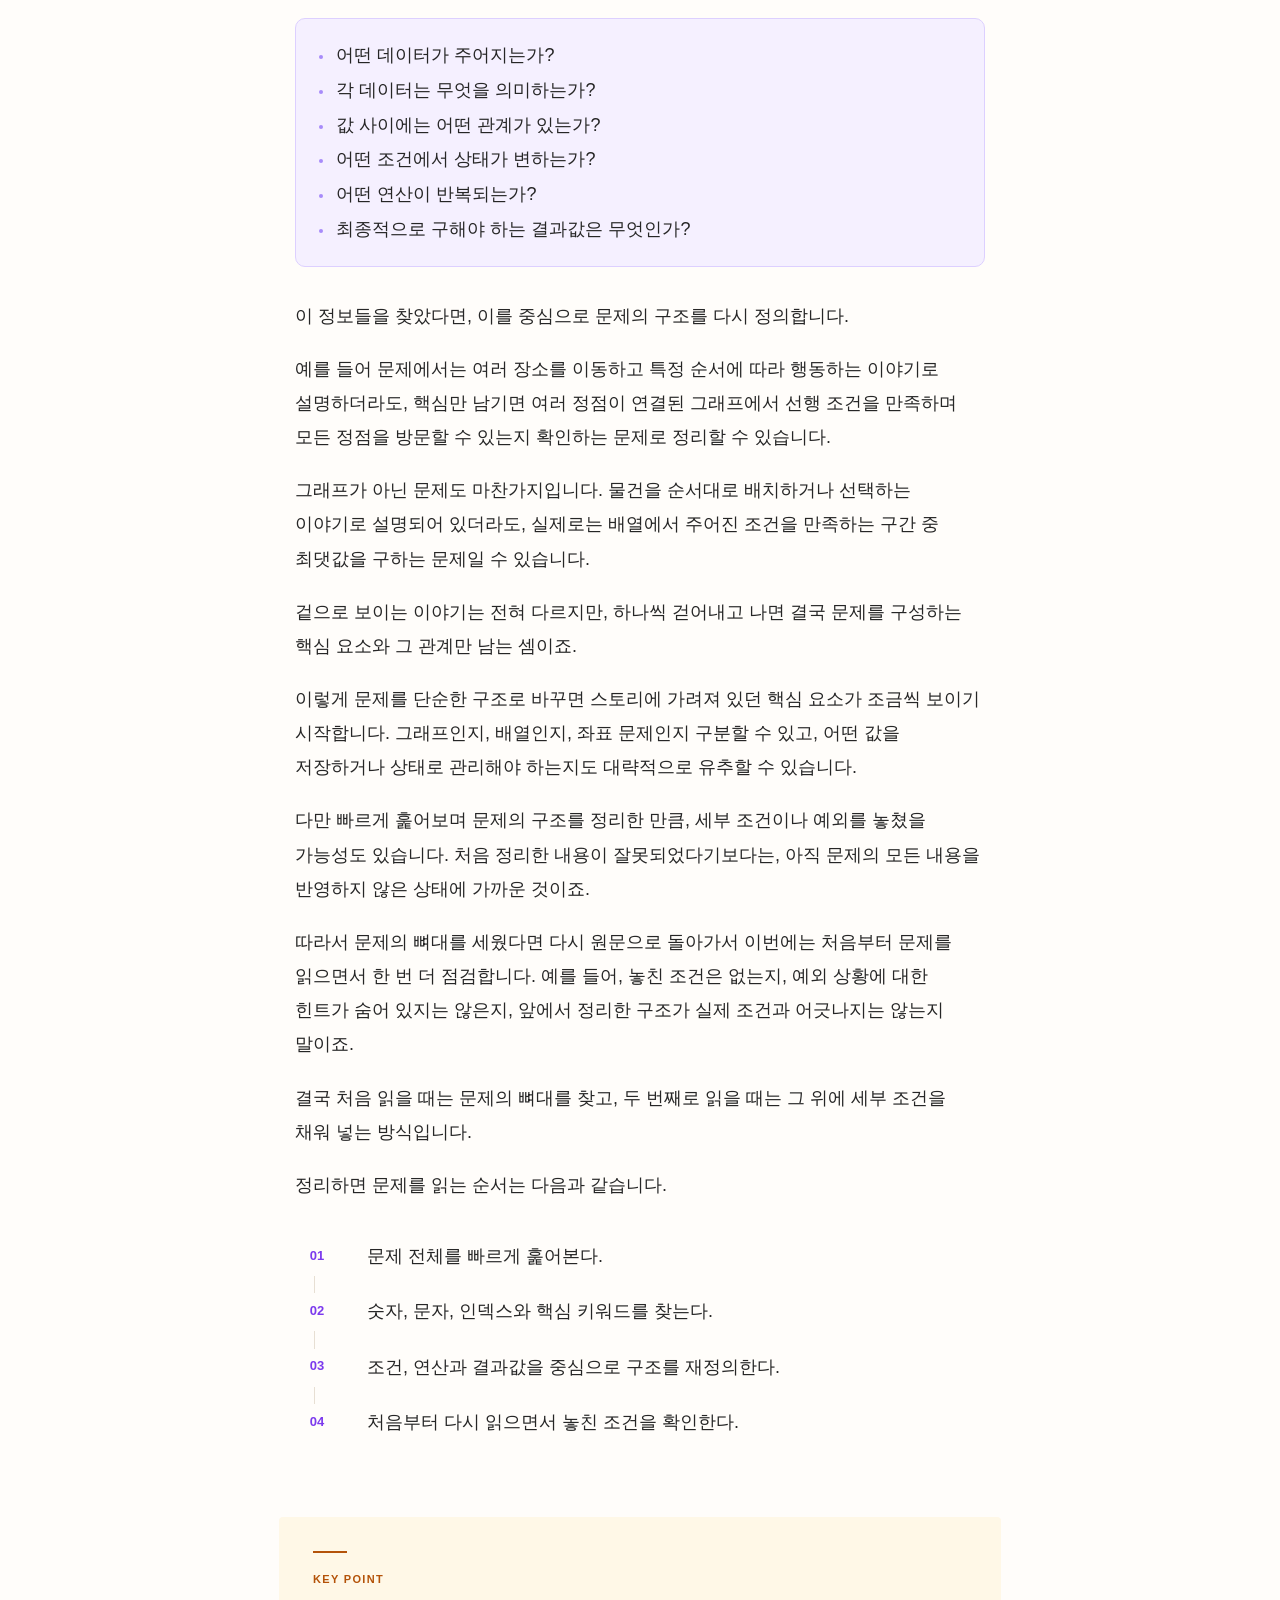
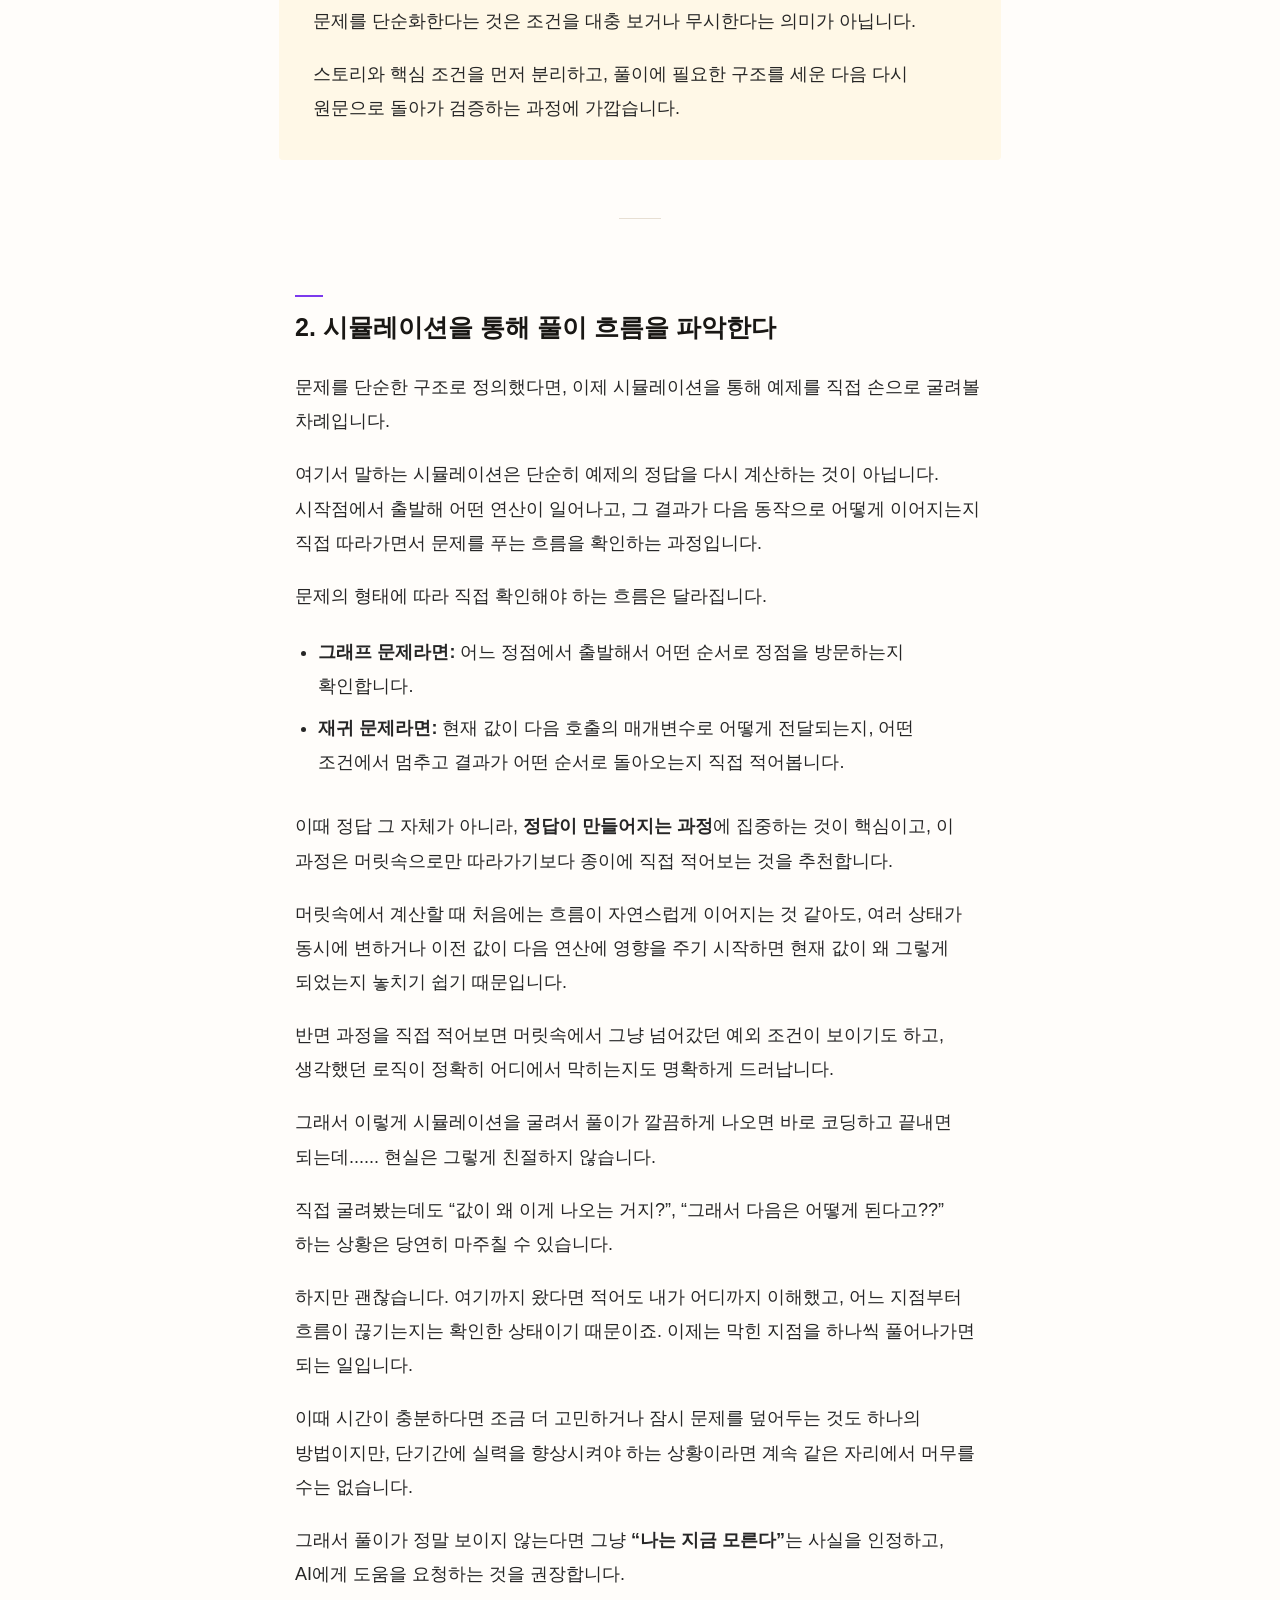
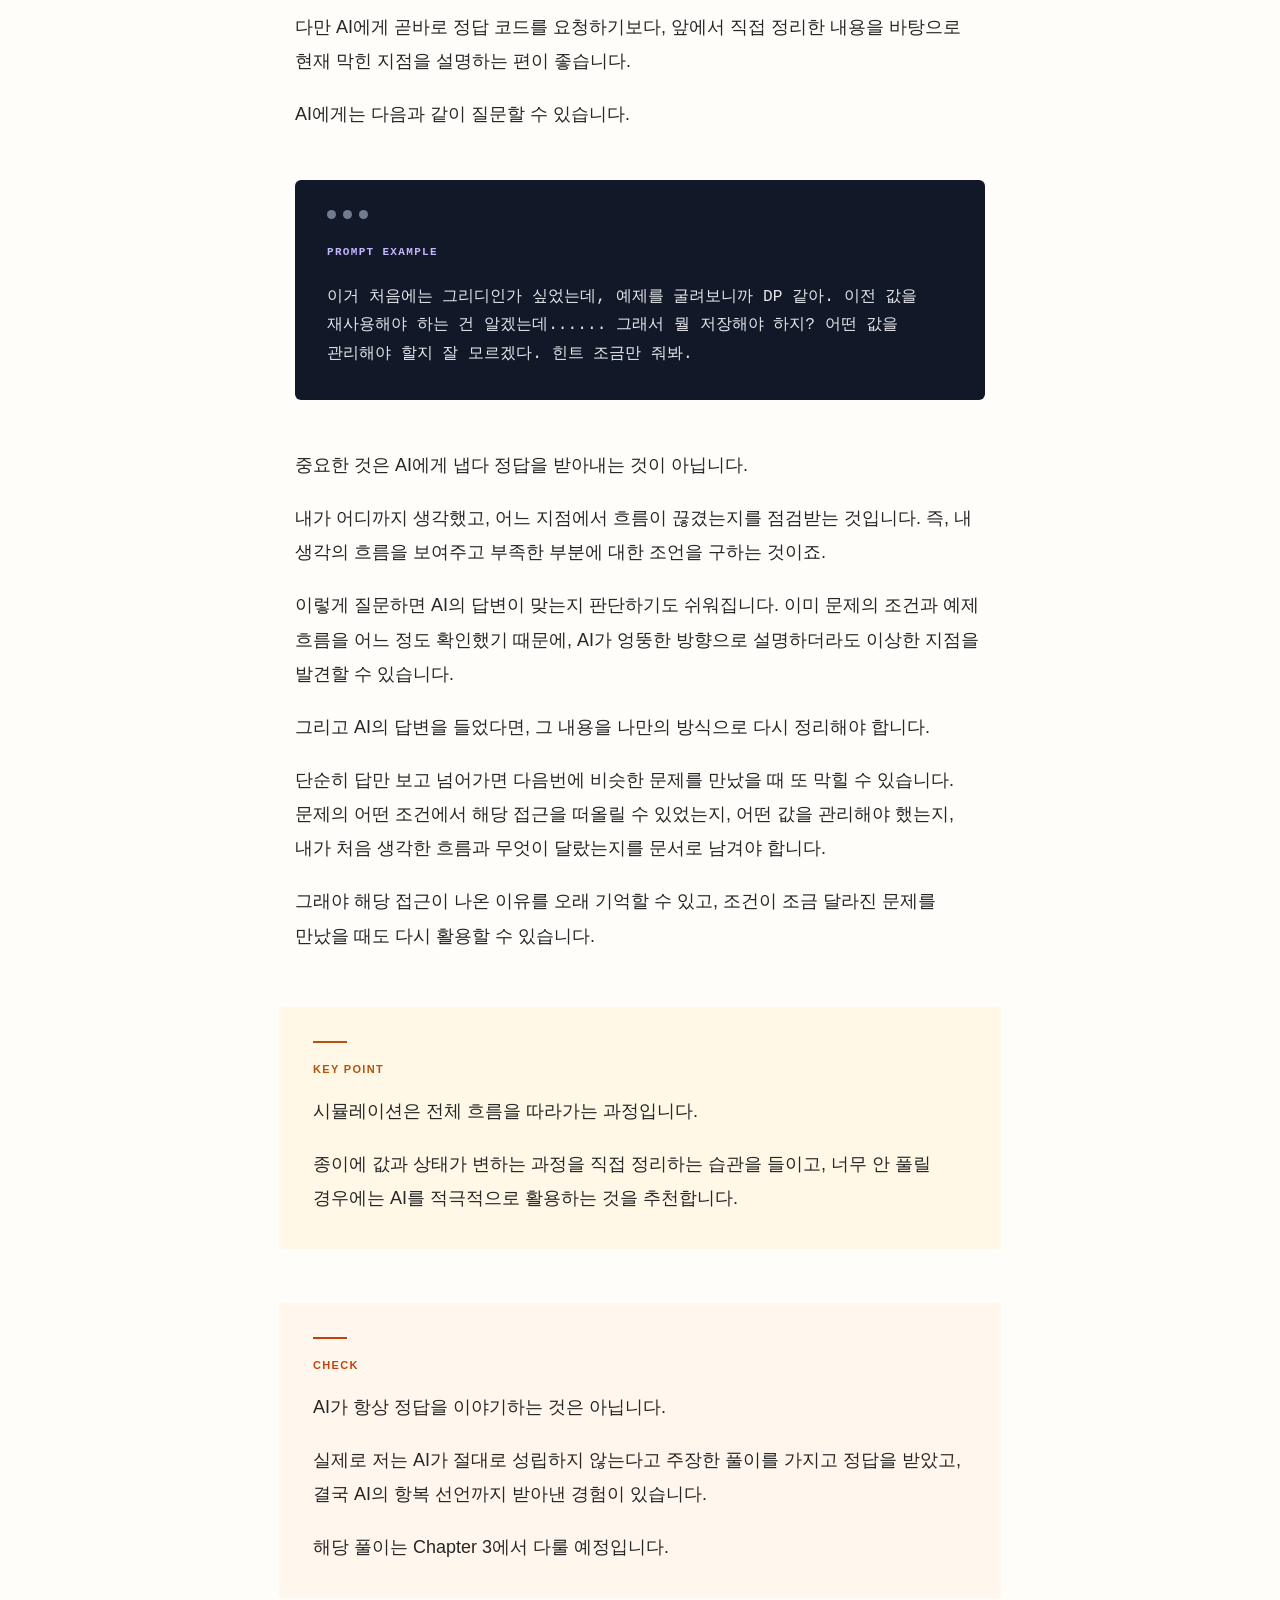
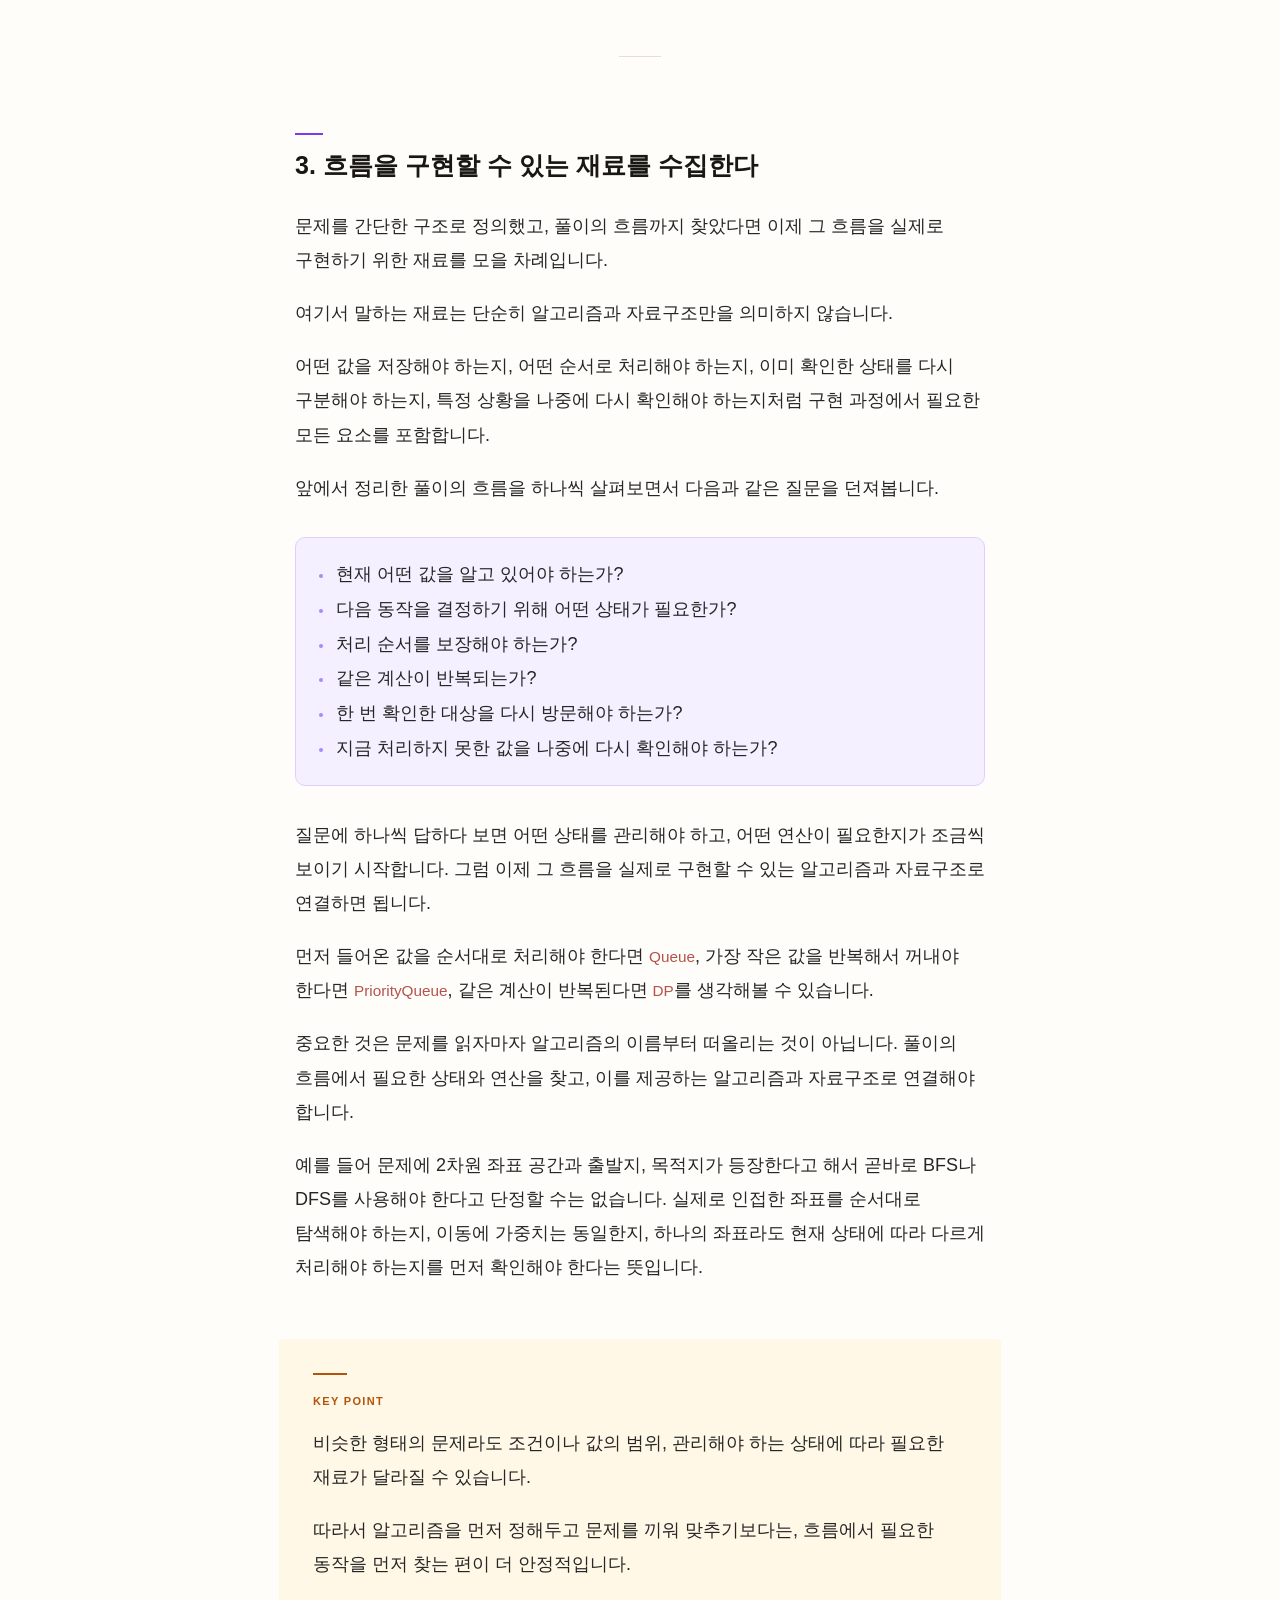
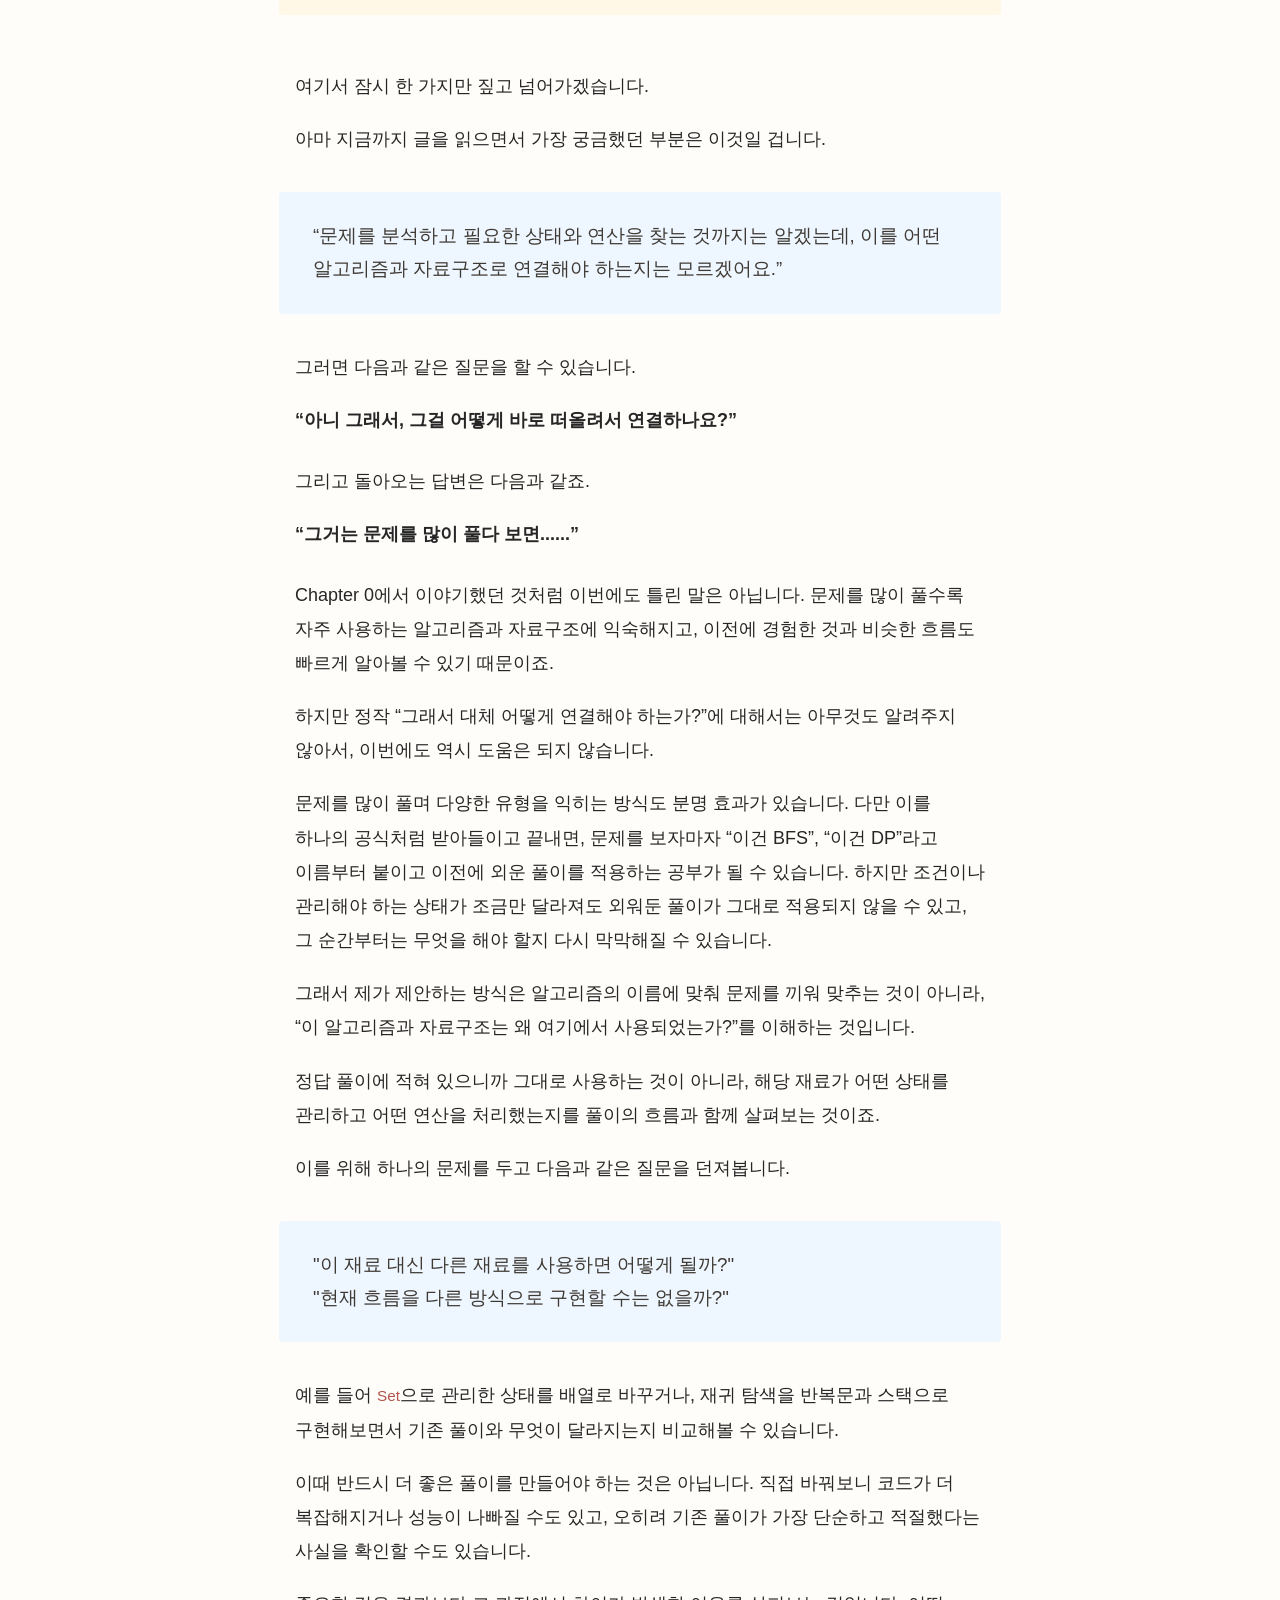
==== commit bbc44982: "fix : 저자 소개 첫 줄 수정" ====
--- a/index.html
+++ b/index.html
@@ -94,7 +94,8 @@
 
   <div class="author-profile__intro">
     <p><strong>최동욱 | SSAFY 15기 | 알고리즘 4년 차</strong></p>
-    <p>2023년 4월 14일, 백준을 처음 접하며 알고리즘 공부를 시작했습니다. 현재는 하루 한 문제를 목표로 꾸준히 문제를 풀고 있으며, 다양한 접근을 시도한 과정과 코드를 Velog와 GitHub에 기록하고 있습니다.</p>
+    <p>2023년 4월 14일, 백준을 처음 접하며 알고리즘 공부를 시작했습니다.</p>
+    <p>현재는 하루 한 문제를 목표로 꾸준히 문제를 풀고 있으며, 다양한 접근을 시도한 과정과 코드를 Velog와 GitHub에 기록하고 있습니다.</p>
   </div>
 
   <section class="author-profile__section">
